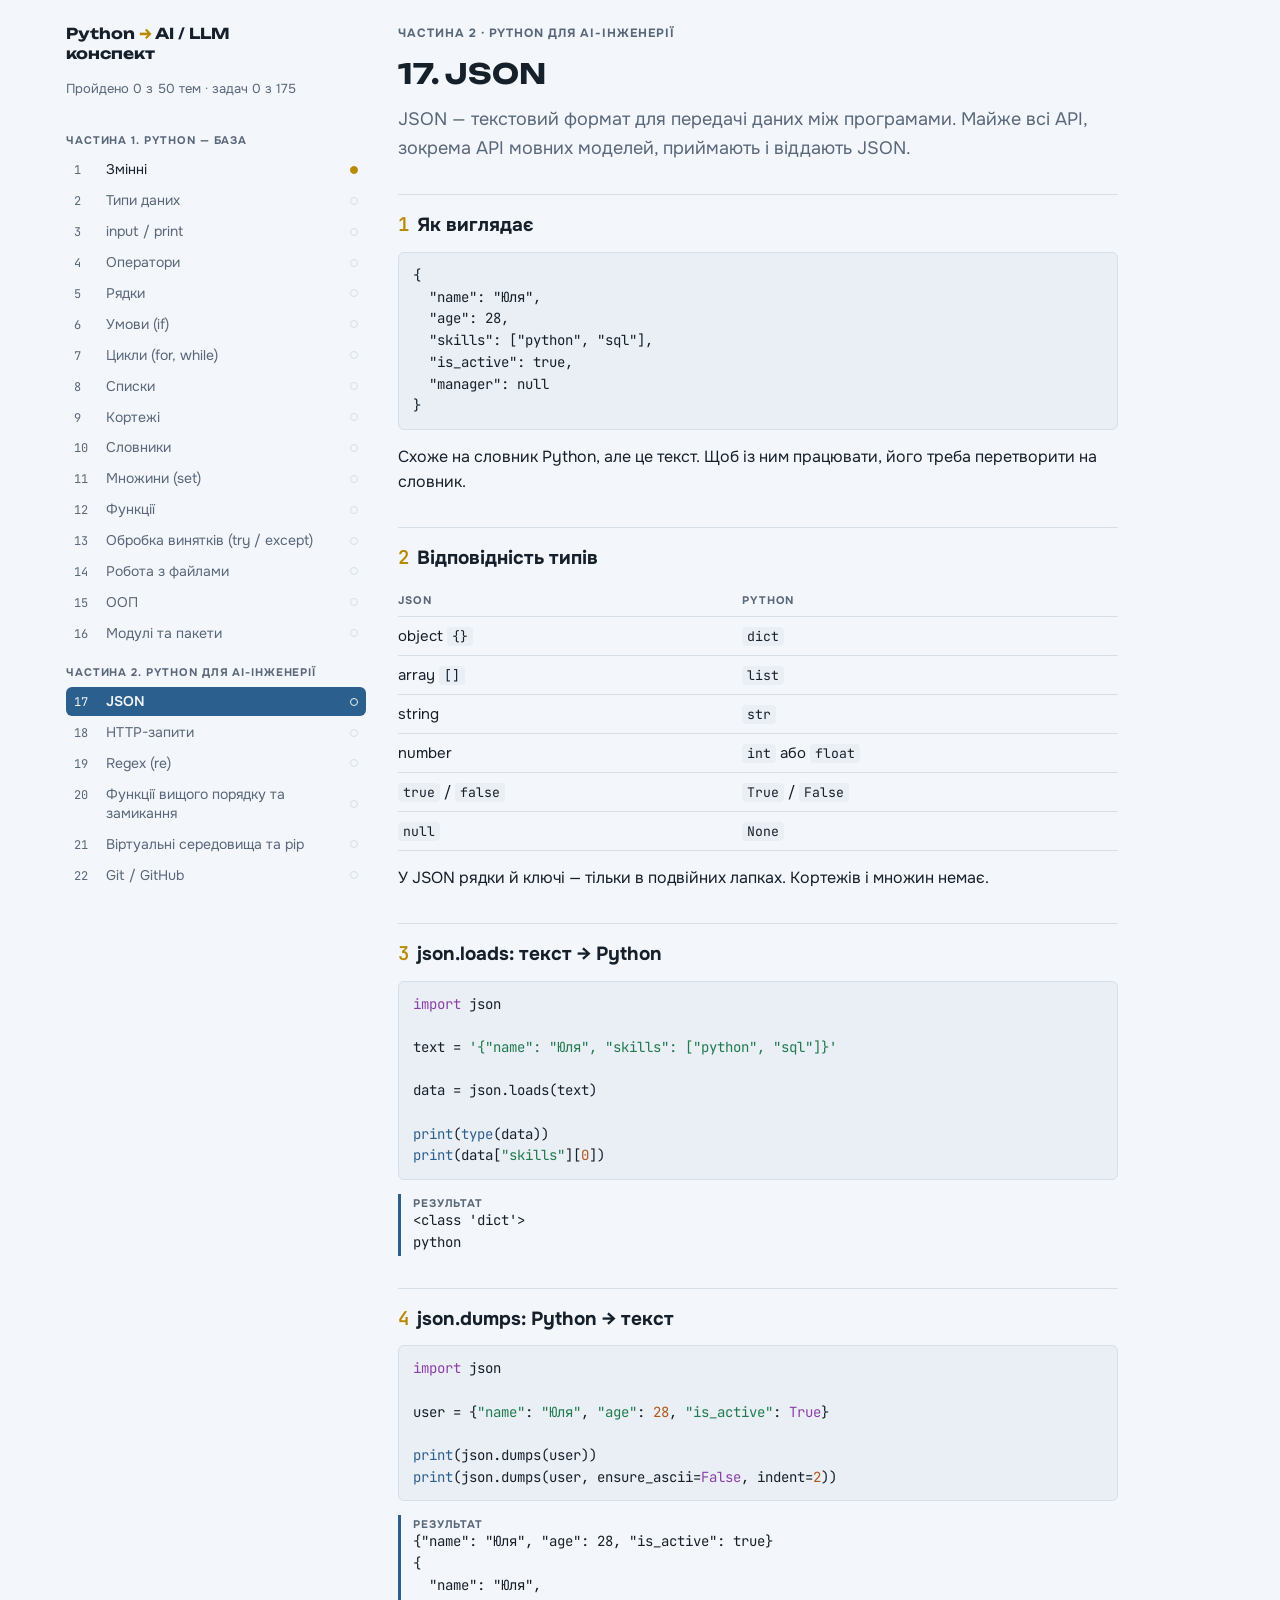
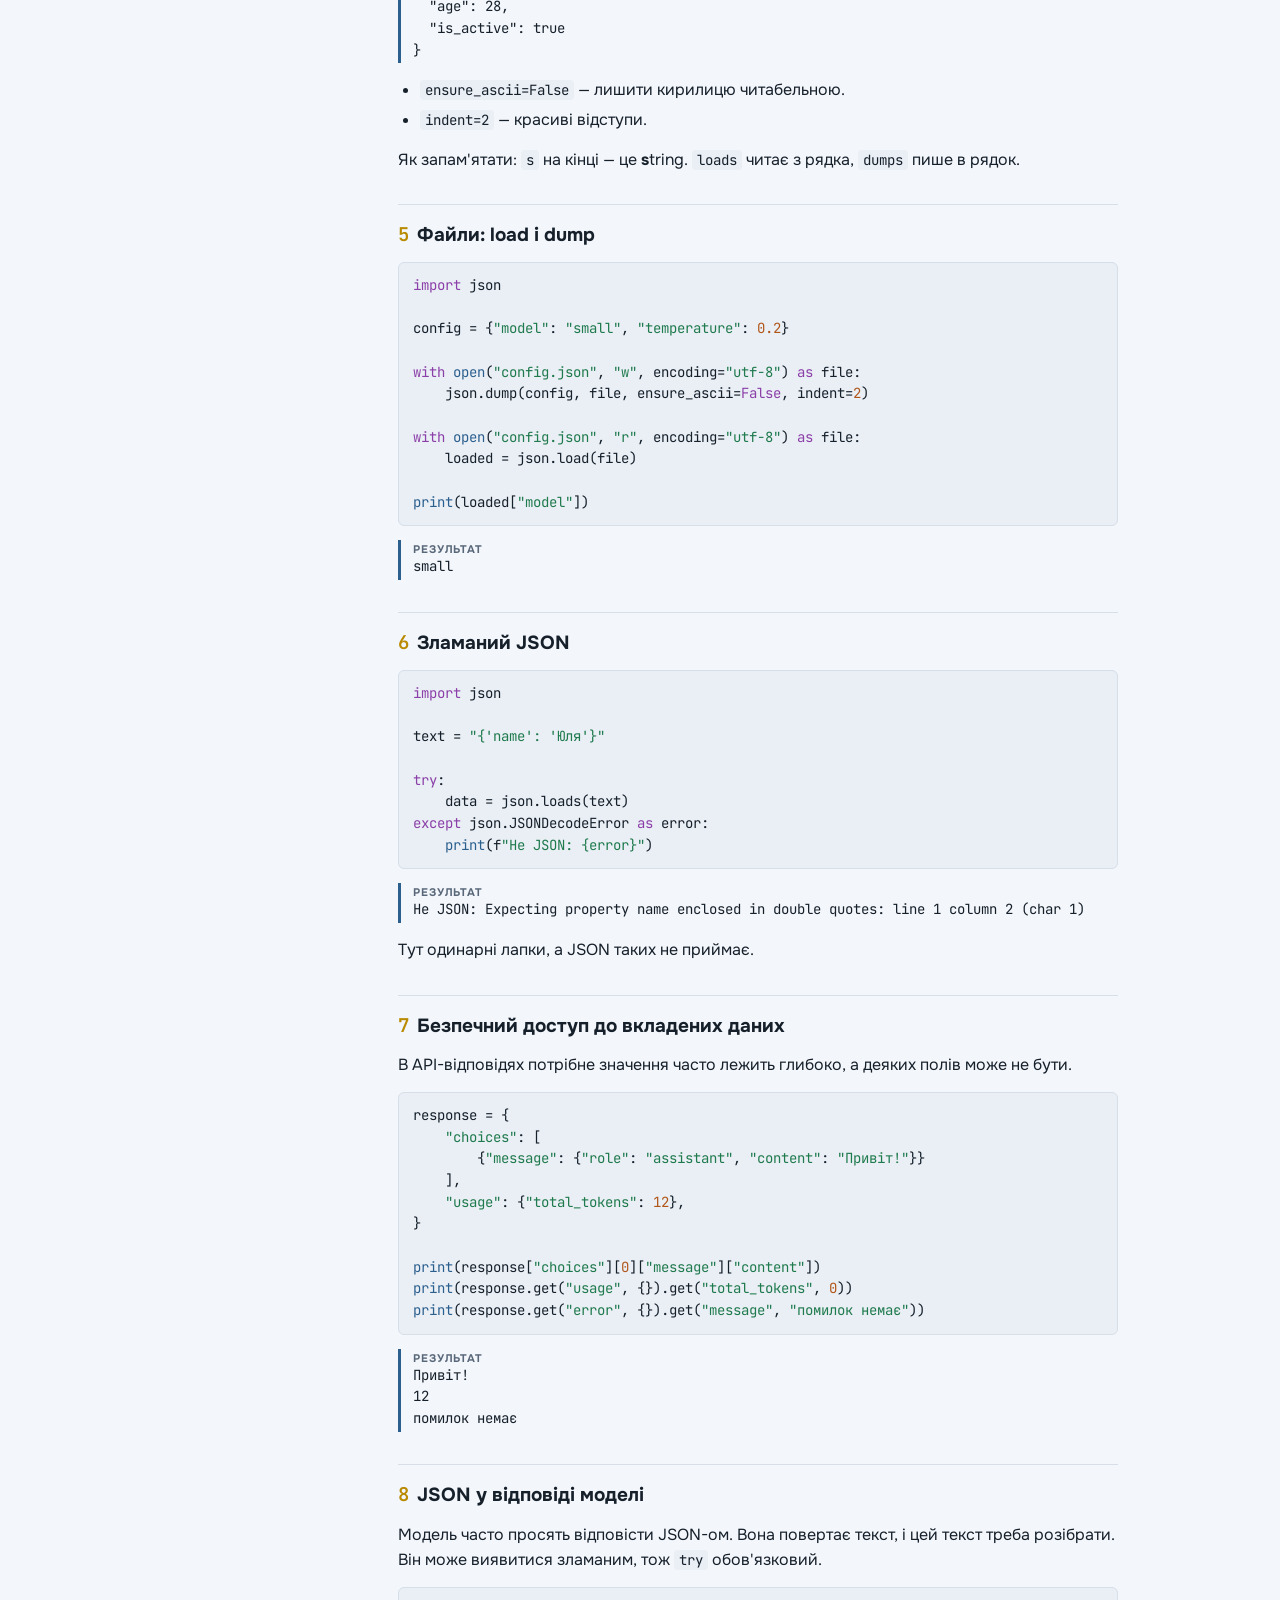
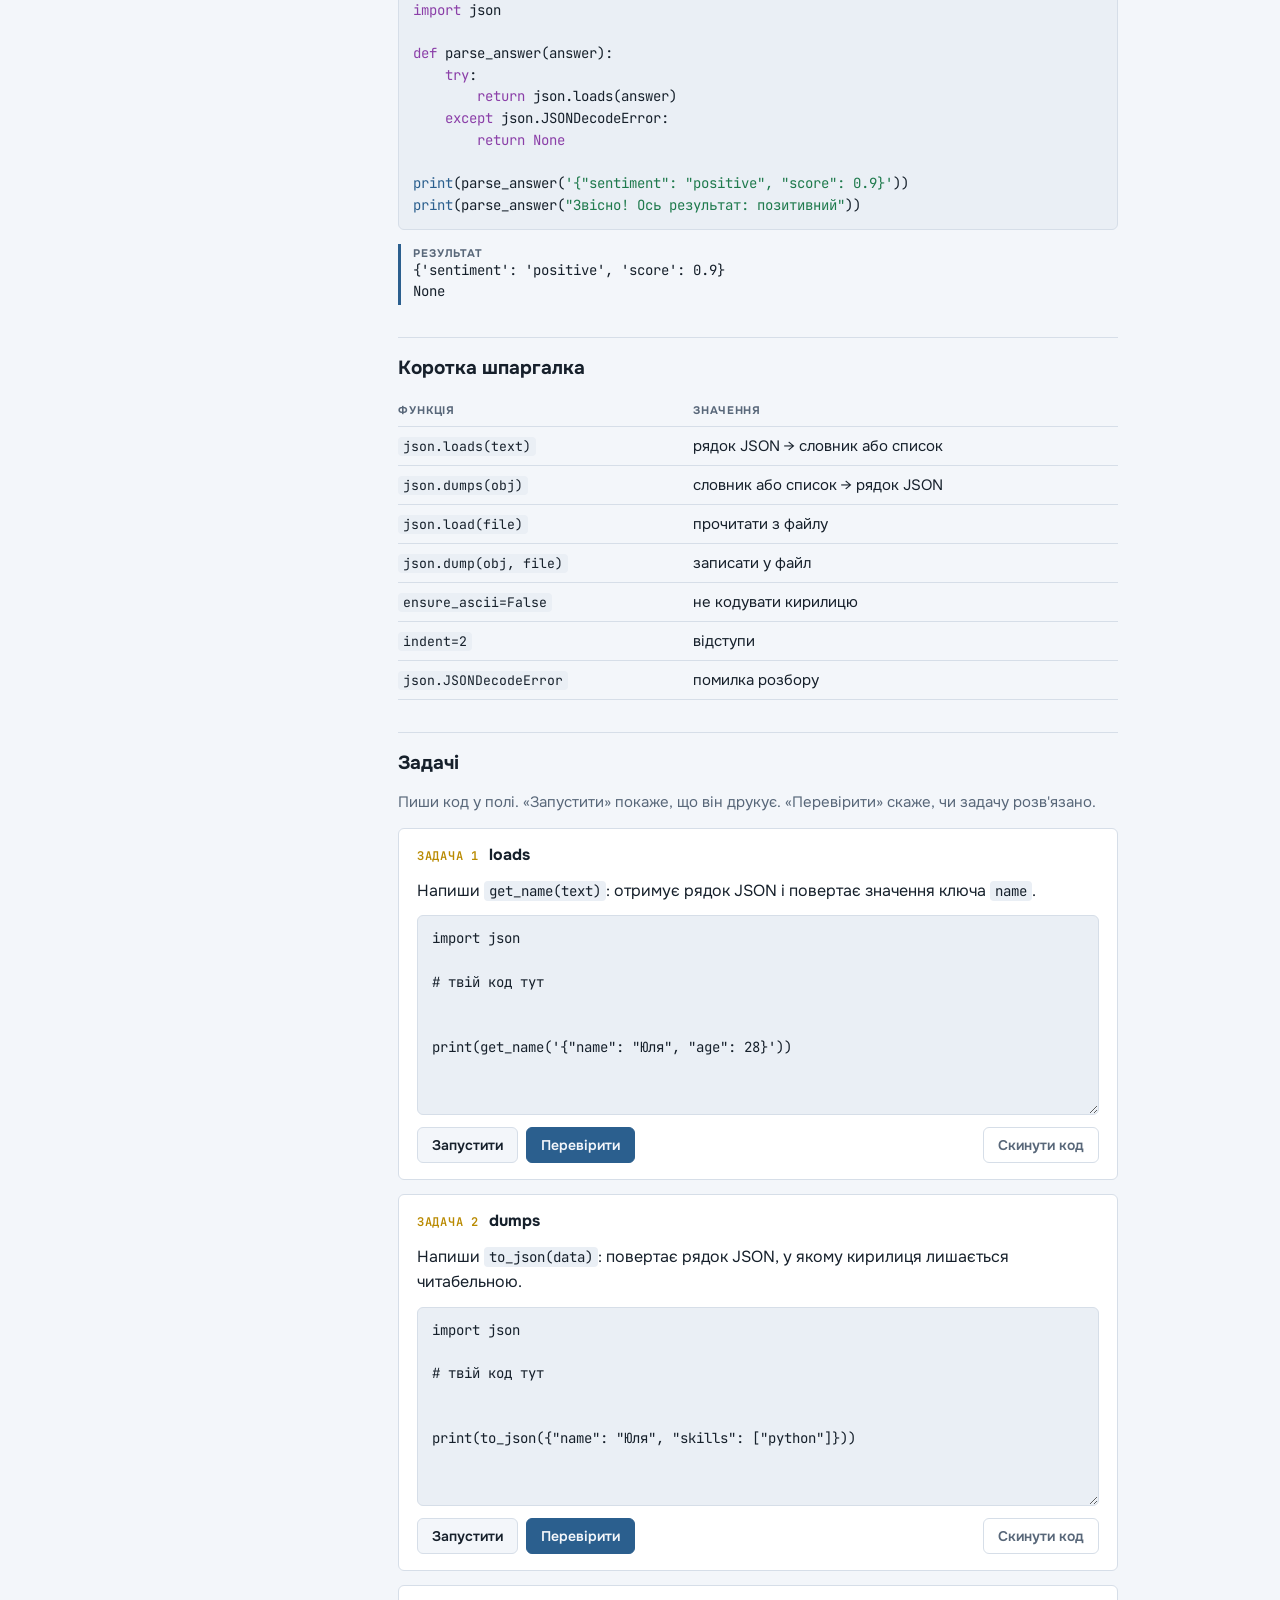
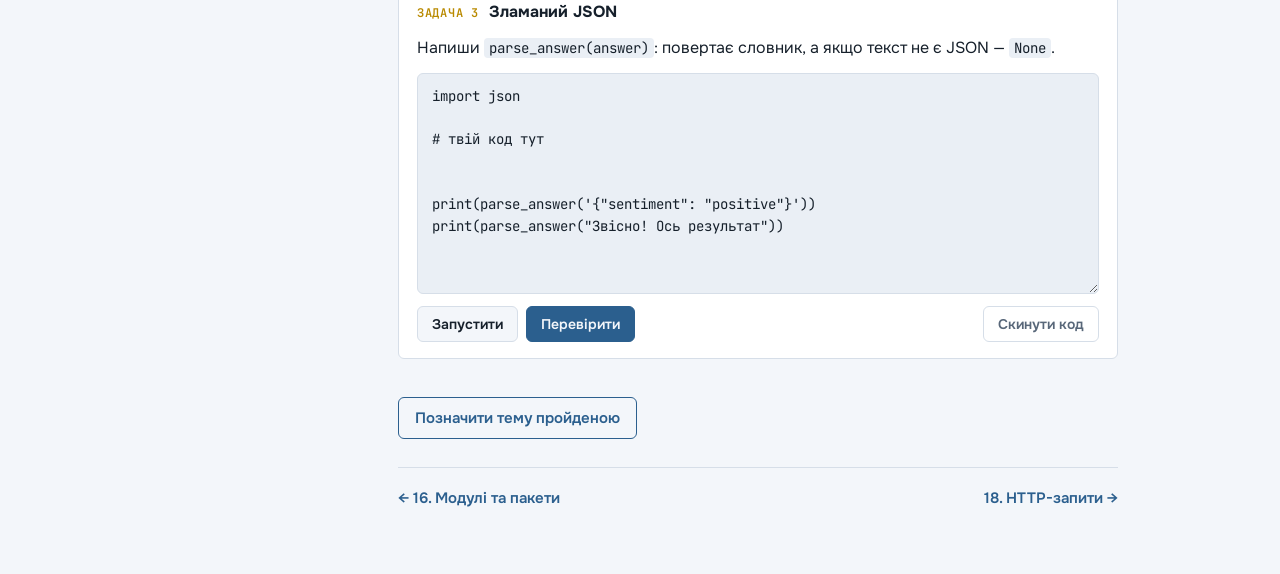
==== part-2.html @ 57c5b467 "Initial commit" ====
<!doctype html>
<html lang="uk">
<head>
<meta charset="utf-8">
<meta name="viewport" content="width=device-width, initial-scale=1, viewport-fit=cover">
<title>Конспект Python і LLM</title>
<link rel="stylesheet" href="https://fonts.googleapis.com/css2?family=JetBrains+Mono:wght@400;600&family=Onest:wght@400;500;600;700&family=Unbounded:wght@500;700&display=swap">
<link rel="stylesheet" href="styles.css">
</head>
<body>
<div class="shell">
  <aside class="side closed" id="side"></aside>
  <main>
    <div id="lessons">

<!-- ===================== 17 ===================== -->
<article class="lesson" id="t17">
  <p class="eyebrow">Частина 2 · Python для AI-інженерії</p>
  <h1>17. JSON</h1>
  <p class="lead">JSON — текстовий формат для передачі даних між програмами. Майже всі API, зокрема API мовних моделей, приймають і віддають JSON.</p>

  <h2><span class="num">1</span>Як виглядає</h2>
  <pre>{
  "name": "Юля",
  "age": 28,
  "skills": ["python", "sql"],
  "is_active": true,
  "manager": null
}</pre>
  <p>Схоже на словник Python, але це текст. Щоб із ним працювати, його треба перетворити на словник.</p>

  <h2><span class="num">2</span>Відповідність типів</h2>
  <div class="table-wrap"><table>
    <tr><th>JSON</th><th>Python</th></tr>
    <tr><td>object <code>{}</code></td><td><code>dict</code></td></tr>
    <tr><td>array <code>[]</code></td><td><code>list</code></td></tr>
    <tr><td>string</td><td><code>str</code></td></tr>
    <tr><td>number</td><td><code>int</code> або <code>float</code></td></tr>
    <tr><td><code>true</code> / <code>false</code></td><td><code>True</code> / <code>False</code></td></tr>
    <tr><td><code>null</code></td><td><code>None</code></td></tr>
  </table></div>
  <p>У JSON рядки й ключі — тільки в подвійних лапках. Кортежів і множин немає.</p>

  <h2><span class="num">3</span>json.loads: текст → Python</h2>
  <pre class="py">import json

text = '{"name": "Юля", "skills": ["python", "sql"]}'

data = json.loads(text)

print(type(data))
print(data["skills"][0])</pre>
  <div class="out">&lt;class 'dict'&gt;
python</div>

  <h2><span class="num">4</span>json.dumps: Python → текст</h2>
  <pre class="py">import json

user = {"name": "Юля", "age": 28, "is_active": True}

print(json.dumps(user))
print(json.dumps(user, ensure_ascii=False, indent=2))</pre>
  <div class="out">{"name": "Юля", "age": 28, "is_active": true}
{
  "name": "Юля",
  "age": 28,
  "is_active": true
}</div>
  <ul>
    <li><code>ensure_ascii=False</code> — лишити кирилицю читабельною.</li>
    <li><code>indent=2</code> — красиві відступи.</li>
  </ul>
  <p>Як запам'ятати: <code>s</code> на кінці — це <b>s</b>tring. <code>loads</code> читає з рядка, <code>dumps</code> пише в рядок.</p>

  <h2><span class="num">5</span>Файли: load і dump</h2>
  <pre class="py">import json

config = {"model": "small", "temperature": 0.2}

with open("config.json", "w", encoding="utf-8") as file:
    json.dump(config, file, ensure_ascii=False, indent=2)

with open("config.json", "r", encoding="utf-8") as file:
    loaded = json.load(file)

print(loaded["model"])</pre>
  <div class="out">small</div>

  <h2><span class="num">6</span>Зламаний JSON</h2>
  <pre class="py">import json

text = "{'name': 'Юля'}"

try:
    data = json.loads(text)
except json.JSONDecodeError as error:
    print(f"Не JSON: {error}")</pre>
  <div class="out">Не JSON: Expecting property name enclosed in double quotes: line 1 column 2 (char 1)</div>
  <p>Тут одинарні лапки, а JSON таких не приймає.</p>

  <h2><span class="num">7</span>Безпечний доступ до вкладених даних</h2>
  <p>В API-відповідях потрібне значення часто лежить глибоко, а деяких полів може не бути.</p>
  <pre class="py">response = {
    "choices": [
        {"message": {"role": "assistant", "content": "Привіт!"}}
    ],
    "usage": {"total_tokens": 12},
}

print(response["choices"][0]["message"]["content"])
print(response.get("usage", {}).get("total_tokens", 0))
print(response.get("error", {}).get("message", "помилок немає"))</pre>
  <div class="out">Привіт!
12
помилок немає</div>

  <h2><span class="num">8</span>JSON у відповіді моделі</h2>
  <p>Модель часто просять відповісти JSON-ом. Вона повертає текст, і цей текст треба розібрати. Він може виявитися зламаним, тож <code>try</code> обов'язковий.</p>
  <pre class="py">import json

def parse_answer(answer):
    try:
        return json.loads(answer)
    except json.JSONDecodeError:
        return None

print(parse_answer('{"sentiment": "positive", "score": 0.9}'))
print(parse_answer("Звісно! Ось результат: позитивний"))</pre>
  <div class="out">{'sentiment': 'positive', 'score': 0.9}
None</div>

  <h2>Коротка шпаргалка</h2>
  <div class="table-wrap"><table>
    <tr><th>Функція</th><th>Значення</th></tr>
    <tr><td><code>json.loads(text)</code></td><td>рядок JSON → словник або список</td></tr>
    <tr><td><code>json.dumps(obj)</code></td><td>словник або список → рядок JSON</td></tr>
    <tr><td><code>json.load(file)</code></td><td>прочитати з файлу</td></tr>
    <tr><td><code>json.dump(obj, file)</code></td><td>записати у файл</td></tr>
    <tr><td><code>ensure_ascii=False</code></td><td>не кодувати кирилицю</td></tr>
    <tr><td><code>indent=2</code></td><td>відступи</td></tr>
    <tr><td><code>json.JSONDecodeError</code></td><td>помилка розбору</td></tr>
  </table></div>
</article>

<!-- ===================== 18 ===================== -->
<article class="lesson" id="t18">
  <p class="eyebrow">Частина 2 · Python для AI-інженерії</p>
  <h1>18. HTTP-запити</h1>
  <p class="lead">HTTP — спосіб, яким програми спілкуються через інтернет. Твоя програма надсилає запит, сервер повертає відповідь. Так працює і виклик мовної моделі.</p>

  <h2><span class="num">1</span>З чого складається запит</h2>
  <ul>
    <li><b>URL</b> — адреса, куди звертаємося.</li>
    <li><b>Метод</b> — що хочемо зробити: <code>GET</code> отримати, <code>POST</code> надіслати.</li>
    <li><b>Headers</b> — службові дані: формат, ключ доступу.</li>
    <li><b>Body</b> — самі дані (у <code>POST</code>).</li>
  </ul>
  <p>У відповіді приходять статус-код, заголовки й тіло, найчастіше JSON.</p>

  <h2><span class="num">2</span>GET</h2>
  <p>Бібліотеку спершу треба встановити: <code>pip install requests</code>.</p>
  <pre class="py">import requests

response = requests.get("https://api.github.com/users/python", timeout=10)

print(response.status_code)

data = response.json()
print(data["name"])</pre>
  <div class="out">200
Python</div>
  <p><code>.json()</code> одразу перетворює тіло відповіді на словник. Це те саме, що <code>json.loads(response.text)</code>.</p>

  <h2><span class="num">3</span>Статус-коди</h2>
  <div class="table-wrap"><table>
    <tr><th>Код</th><th>Значення</th></tr>
    <tr><td><code>200</code></td><td>усе добре</td></tr>
    <tr><td><code>201</code></td><td>створено</td></tr>
    <tr><td><code>400</code></td><td>запит складено неправильно</td></tr>
    <tr><td><code>401</code></td><td>немає ключа або він неправильний</td></tr>
    <tr><td><code>403</code></td><td>доступ заборонено</td></tr>
    <tr><td><code>404</code></td><td>не знайдено</td></tr>
    <tr><td><code>429</code></td><td>забагато запитів, спрацював ліміт</td></tr>
    <tr><td><code>500</code>, <code>503</code></td><td>проблема на сервері</td></tr>
  </table></div>
  <p>Просте правило: 2xx — успіх, 4xx — помилка у твоєму запиті, 5xx — помилка на боці сервера.</p>

  <h2><span class="num">4</span>Параметри в URL</h2>
  <pre class="py">import requests

response = requests.get(
    "https://api.github.com/search/repositories",
    params={"q": "langchain", "per_page": 3},
    timeout=10,
)

for repo in response.json()["items"]:
    print(repo["full_name"])</pre>
  <p><code>params</code> сам допише до адреси <code>?q=langchain&amp;per_page=3</code>.</p>

  <h2><span class="num">5</span>POST</h2>
  <pre class="py">import requests

response = requests.post(
    "https://httpbin.org/post",
    json={"prompt": "Привіт", "max_tokens": 100},
    timeout=10,
)

print(response.status_code)
print(response.json()["json"])</pre>
  <div class="out">200
{'max_tokens': 100, 'prompt': 'Привіт'}</div>
  <p>Аргумент <code>json=</code> сам перетворює словник на JSON і ставить заголовок <code>Content-Type: application/json</code>.</p>

  <h2><span class="num">6</span>Headers і Bearer token</h2>
  <p>Більшість API пускає лише з ключем. Зазвичай його передають у заголовку <code>Authorization</code>.</p>
  <pre class="py">import os
import requests

api_key = os.environ["MY_API_KEY"]

headers = {
    "Authorization": f"Bearer {api_key}",
    "Content-Type": "application/json",
}

response = requests.get("https://api.example.com/v1/models", headers=headers, timeout=10)</pre>
  <p class="note"><b>Правило.</b> Ключ ніколи не пишуть прямо в коді. Його кладуть у змінну середовища і читають через <code>os.environ</code>. Ключ, який потрапив на GitHub, вважай украденим.</p>

  <h2><span class="num">7</span>raise_for_status</h2>
  <p><code>requests</code> не кидає виняток, якщо сервер відповів 404 чи 500. Щоб помилка не пройшла непоміченою:</p>
  <pre class="py">import requests

response = requests.get("https://api.github.com/users/this-user-does-not-exist-12345", timeout=10)
response.raise_for_status()</pre>
  <div class="out err">requests.exceptions.HTTPError: 404 Client Error: Not Found</div>

  <h2><span class="num">8</span>timeout</h2>
  <p>Без <code>timeout</code> програма може чекати на відповідь вічно. Вказуй його завжди. Для мовних моделей бери більше, 30–60 секунд, бо вони відповідають довго.</p>

  <h2><span class="num">9</span>Усе разом</h2>
  <pre class="py">import requests

def fetch_json(url, params=None):
    try:
        response = requests.get(url, params=params, timeout=10)
        response.raise_for_status()
        return response.json()
    except requests.exceptions.Timeout:
        print("Сервер не відповів вчасно")
    except requests.exceptions.HTTPError as error:
        print(f"Помилка HTTP: {error.response.status_code}")
    except requests.exceptions.RequestException as error:
        print(f"Проблема зі зʼєднанням: {error}")
    return None

data = fetch_json("https://api.github.com/users/python")

if data:
    print(data["public_repos"])</pre>

  <h2>Коротка шпаргалка</h2>
  <div class="table-wrap"><table>
    <tr><th>Запис</th><th>Значення</th></tr>
    <tr><td><code>requests.get(url)</code></td><td>отримати дані</td></tr>
    <tr><td><code>requests.post(url, json=data)</code></td><td>надіслати дані</td></tr>
    <tr><td><code>params={...}</code></td><td>параметри в адресі</td></tr>
    <tr><td><code>headers={...}</code></td><td>заголовки</td></tr>
    <tr><td><code>timeout=10</code></td><td>скільки секунд чекати</td></tr>
    <tr><td><code>response.status_code</code></td><td>код відповіді</td></tr>
    <tr><td><code>response.json()</code></td><td>тіло як словник</td></tr>
    <tr><td><code>response.text</code></td><td>тіло як рядок</td></tr>
    <tr><td><code>response.raise_for_status()</code></td><td>виняток при 4xx і 5xx</td></tr>
  </table></div>
</article>

<!-- ===================== 19 ===================== -->
<article class="lesson" id="t19">
  <p class="eyebrow">Частина 2 · Python для AI-інженерії</p>
  <h1>19. Regex (re)</h1>
  <p class="lead">Регулярний вираз — це шаблон для пошуку в тексті. Не конкретне слово, а опис: «три цифри, дефіс, дві цифри».</p>

  <h2><span class="num">1</span>Перший пошук</h2>
  <pre class="py">import re

text = "Замовлення №4521 оплачено"

match = re.search(r"\d+", text)

print(match.group())</pre>
  <div class="out">4521</div>
  <ul>
    <li><code>\d</code> — будь-яка цифра.</li>
    <li><code>+</code> — одна або більше.</li>
    <li><code>r"..."</code> — «сирий» рядок. У ньому <code>\</code> лишається собою. Шаблони завжди пиши з <code>r</code>.</li>
  </ul>
  <p class="note"><b>Пастка.</b> Якщо нічого не знайдено, <code>re.search</code> повертає <code>None</code>, і <code>.group()</code> впаде з <code>AttributeError</code>. Спершу перевіряй: <code>if match:</code>.</p>

  <h2><span class="num">2</span>Основний синтаксис</h2>
  <div class="table-wrap"><table>
    <tr><th>Символ</th><th>Значення</th></tr>
    <tr><td><code>\d</code></td><td>цифра</td></tr>
    <tr><td><code>\w</code></td><td>літера, цифра або <code>_</code></td></tr>
    <tr><td><code>\s</code></td><td>пробіл, табуляція, перенос рядка</td></tr>
    <tr><td><code>.</code></td><td>будь-який символ, крім переносу рядка</td></tr>
    <tr><td><code>+</code></td><td>один або більше разів</td></tr>
    <tr><td><code>*</code></td><td>нуль або більше разів</td></tr>
    <tr><td><code>?</code></td><td>нуль або один раз</td></tr>
    <tr><td><code>{3}</code>, <code>{2,4}</code></td><td>рівно 3 рази; від 2 до 4</td></tr>
    <tr><td><code>[abc]</code></td><td>один із символів</td></tr>
    <tr><td><code>[^abc]</code></td><td>будь-який, крім цих</td></tr>
    <tr><td><code>^</code>, <code>$</code></td><td>початок і кінець рядка</td></tr>
    <tr><td><code>a|b</code></td><td><code>a</code> або <code>b</code></td></tr>
    <tr><td><code>( )</code></td><td>група</td></tr>
    <tr><td><code>\.</code></td><td>звичайна крапка</td></tr>
  </table></div>

  <h2><span class="num">3</span>Функції модуля</h2>
  <pre class="py">import re

text = "Ціни: 120 грн, 85 грн і 1500 грн"

print(re.findall(r"\d+", text))
print(re.sub(r"\d+", "X", text))
print(re.split(r",\s*|\s+і\s+", "python, sql і git"))</pre>
  <div class="out">['120', '85', '1500']
Ціни: X грн, X грн і X грн
['python', 'sql', 'git']</div>
  <div class="table-wrap"><table>
    <tr><th>Функція</th><th>Що робить</th></tr>
    <tr><td><code>re.search</code></td><td>перший збіг будь-де в тексті</td></tr>
    <tr><td><code>re.match</code></td><td>збіг тільки на початку тексту</td></tr>
    <tr><td><code>re.fullmatch</code></td><td>увесь текст має відповідати шаблону</td></tr>
    <tr><td><code>re.findall</code></td><td>список усіх збігів</td></tr>
    <tr><td><code>re.sub</code></td><td>замінити збіги</td></tr>
    <tr><td><code>re.split</code></td><td>розрізати за шаблоном</td></tr>
  </table></div>

  <h2><span class="num">4</span>Групи</h2>
  <p>Дужки виділяють частину збігу, яку можна дістати окремо.</p>
  <pre class="py">import re

text = "Дата: 2026-10-05"

match = re.search(r"(\d{4})-(\d{2})-(\d{2})", text)

if match:
    print(match.group())
    print(match.group(1))
    year, month, day = match.groups()
    print(day, month, year)</pre>
  <div class="out">2026-10-05
2026
05 10 2026</div>
  <p>Якщо в шаблоні є групи, <code>findall</code> повертає саме їх:</p>
  <pre class="py">import re

text = "name=Юля; city=Київ"

print(re.findall(r"(\w+)=(\w+)", text))</pre>
  <div class="out">[('name', 'Юля'), ('city', 'Київ')]</div>

  <h2><span class="num">5</span>Жадібність</h2>
  <p><code>+</code> і <code>*</code> захоплюють якомога більше. Знак питання після них робить пошук «лінивим»: якомога менше.</p>
  <pre class="py">import re

text = "&lt;b&gt;один&lt;/b&gt; і &lt;b&gt;два&lt;/b&gt;"

print(re.findall(r"&lt;b&gt;(.+)&lt;/b&gt;", text))
print(re.findall(r"&lt;b&gt;(.+?)&lt;/b&gt;", text))</pre>
  <div class="out">['один&lt;/b&gt; і &lt;b&gt;два']
['один', 'два']</div>

  <h2><span class="num">6</span>Перевірка формату</h2>
  <pre class="py">import re

def is_email(text):
    return re.fullmatch(r"[\w.+-]+@[\w-]+\.[\w.]+", text) is not None

print(is_email("yulia@example.com"))
print(is_email("yulia@example"))</pre>
  <div class="out">True
False</div>

  <h2><span class="num">7</span>Прапорці</h2>
  <ul>
    <li><code>re.IGNORECASE</code> — не зважати на регістр.</li>
    <li><code>re.DOTALL</code> — крапка збігається і з переносом рядка.</li>
    <li><code>re.MULTILINE</code> — <code>^</code> і <code>$</code> працюють для кожного рядка.</li>
  </ul>

  <h2><span class="num">8</span>Парсинг відповіді LLM</h2>
  <p>Модель часто загортає JSON у пояснення або в блок коду. Regex дістає сам JSON.</p>
  <pre class="py">import json
import re

answer = """Звісно! Ось результат:
{"sentiment": "positive", "score": 0.9}
Сподіваюся, це допоможе."""

match = re.search(r"\{.*\}", answer, re.DOTALL)

if match:
    data = json.loads(match.group())
    print(data["sentiment"])</pre>
  <div class="out">positive</div>
  <p>Ще один типовий випадок — дістати номер варіанту чи оцінку з вільного тексту:</p>
  <pre class="py">import re

answer = "Оцінка: 8/10. Текст добрий, але задовгий."

match = re.search(r"(\d+)\s*/\s*10", answer)
score = int(match.group(1)) if match else None

print(score)</pre>
  <div class="out">8</div>

  <h2>Коротка шпаргалка</h2>
  <div class="table-wrap"><table>
    <tr><th>Запис</th><th>Значення</th></tr>
    <tr><td><code>re.search(p, s)</code></td><td>перший збіг або <code>None</code></td></tr>
    <tr><td><code>re.findall(p, s)</code></td><td>усі збіги списком</td></tr>
    <tr><td><code>re.sub(p, new, s)</code></td><td>заміна</td></tr>
    <tr><td><code>match.group()</code></td><td>увесь збіг</td></tr>
    <tr><td><code>match.group(1)</code></td><td>перша група</td></tr>
    <tr><td><code>\d+</code></td><td>число</td></tr>
    <tr><td><code>.+?</code></td><td>якомога менше будь-яких символів</td></tr>
    <tr><td><code>r"..."</code></td><td>сирий рядок для шаблону</td></tr>
  </table></div>
</article>

<!-- ===================== 20 ===================== -->
<article class="lesson" id="t20">
  <p class="eyebrow">Частина 2 · Python для AI-інженерії</p>
  <h1>20. Функції вищого порядку та замикання</h1>
  <p class="lead">У Python функція — це звичайне значення. Її можна покласти у змінну, передати в іншу функцію або повернути з функції. На цьому тримаються декоратори.</p>

  <h2><span class="num">1</span>Функція як значення</h2>
  <pre class="py">def shout(text):
    return text.upper() + "!"

action = shout

print(action("привіт"))</pre>
  <div class="out">ПРИВІТ!</div>
  <p>Без дужок — це сама функція. З дужками — її виклик.</p>
  <p>Функція, яка приймає або повертає іншу функцію, називається функцією вищого порядку.</p>
  <pre class="py">def apply(func, value):
    return func(value)

print(apply(len, "Python"))
print(apply(shout, "ура"))</pre>
  <div class="out">6
УРА!</div>

  <h2><span class="num">2</span>lambda</h2>
  <p>Коротка функція без імені, в один вираз.</p>
  <pre class="py">double = lambda x: x * 2

print(double(5))</pre>
  <div class="out">10</div>
  <p>Це те саме, що <code>def double(x): return x * 2</code>. Окремо <code>lambda</code> у змінну кладуть рідко. Її пишуть прямо там, де треба передати маленьку функцію.</p>

  <h2><span class="num">3</span>sorted з key</h2>
  <p><code>key</code> — функція, яка каже, за чим сортувати.</p>
  <pre class="py">docs = [
    {"title": "Звіт", "score": 0.72},
    {"title": "Договір", "score": 0.91},
    {"title": "Лист", "score": 0.55},
]

best = sorted(docs, key=lambda doc: doc["score"], reverse=True)

for doc in best:
    print(doc["title"], doc["score"])</pre>
  <div class="out">Договір 0.91
Звіт 0.72
Лист 0.55</div>
  <p>Так само працюють <code>min()</code> і <code>max()</code>: <code>max(docs, key=lambda doc: doc["score"])</code>.</p>

  <h2><span class="num">4</span>map і filter</h2>
  <pre class="py">numbers = [1, 2, 3, 4, 5]

squares = list(map(lambda n: n ** 2, numbers))
even = list(filter(lambda n: n % 2 == 0, numbers))

print(squares)
print(even)</pre>
  <div class="out">[1, 4, 9, 16, 25]
[2, 4]</div>
  <p><code>map</code> застосовує функцію до кожного елемента, <code>filter</code> лишає ті, для яких функція дала <code>True</code>. Обидві повертають не список, тому результат загортають у <code>list()</code>.</p>
  <p>У Python частіше пишуть те саме генератором списку: <code>[n ** 2 for n in numbers]</code>.</p>

  <h2><span class="num">5</span>Замикання</h2>
  <p>Функція, створена всередині іншої, пам'ятає змінні зовнішньої навіть після того, як та закінчилася.</p>
  <pre class="py">def make_multiplier(factor):
    def multiply(number):
        return number * factor
    return multiply

double = make_multiplier(2)
triple = make_multiplier(3)

print(double(10))
print(triple(10))</pre>
  <div class="out">20
30</div>
  <p><code>double</code> «замкнула» в собі <code>factor = 2</code>.</p>

  <h2><span class="num">6</span>Декоратор</h2>
  <p>Декоратор — функція, яка бере функцію і повертає її обгорнуту версію. Так до будь-якої функції можна додати поведінку, не змінюючи її коду.</p>
  <pre class="py">import functools
import time

def timer(func):
    @functools.wraps(func)
    def wrapper(*args, **kwargs):
        start = time.perf_counter()
        result = func(*args, **kwargs)
        print(f"{func.__name__}: {time.perf_counter() - start:.2f} с")
        return result
    return wrapper

@timer
def slow_task():
    time.sleep(0.5)
    return "готово"

print(slow_task())</pre>
  <div class="out">slow_task: 0.50 с
готово</div>
  <ul>
    <li><code>@timer</code> над функцією — те саме, що <code>slow_task = timer(slow_task)</code>.</li>
    <li><code>*args, **kwargs</code> пропускають будь-які аргументи до справжньої функції.</li>
    <li><code>functools.wraps</code> зберігає ім'я та опис оригінальної функції.</li>
  </ul>

  <h2><span class="num">7</span>retry</h2>
  <p>API інколи падає на рівному місці. Декоратор повторює виклик кілька разів, з кожним разом чекаючи довше.</p>
  <pre class="py">import functools
import time

def retry(attempts=3, delay=1):
    def decorator(func):
        @functools.wraps(func)
        def wrapper(*args, **kwargs):
            for attempt in range(1, attempts + 1):
                try:
                    return func(*args, **kwargs)
                except Exception as error:
                    if attempt == attempts:
                        raise
                    wait = delay * 2 ** (attempt - 1)
                    print(f"Спроба {attempt} не вдалася: {error}. Чекаю {wait} с")
                    time.sleep(wait)
        return wrapper
    return decorator

@retry(attempts=3, delay=1)
def call_api():
    ...</pre>
  <p>Тут три рівні функцій, бо декоратор сам приймає параметри. Зовнішня бере налаштування, середня — функцію, внутрішня виконує роботу.</p>

  <h2><span class="num">8</span>memoize</h2>
  <p>Запам'ятати результат, щоб не рахувати вдруге. Для платних запитів до моделі це пряма економія.</p>
  <pre class="py">import functools

@functools.lru_cache(maxsize=1000)
def get_embedding(text):
    print(f"Рахую для: {text}")
    return len(text)

get_embedding("привіт")
get_embedding("привіт")
get_embedding("світ")</pre>
  <div class="out">Рахую для: привіт
Рахую для: світ</div>
  <p>Другий виклик з тим самим аргументом узяв відповідь із кешу. Аргументи мають бути незмінними: рядки, числа, кортежі.</p>

  <h2><span class="num">9</span>rate limit</h2>
  <p>API дозволяє обмежену кількість запитів за хвилину. Декоратор стежить, щоб між викликами минала пауза.</p>
  <pre class="py">import functools
import time

def rate_limit(calls_per_second):
    interval = 1 / calls_per_second
    last_call = 0

    def decorator(func):
        @functools.wraps(func)
        def wrapper(*args, **kwargs):
            nonlocal last_call
            wait = interval - (time.monotonic() - last_call)
            if wait &gt; 0:
                time.sleep(wait)
            last_call = time.monotonic()
            return func(*args, **kwargs)
        return wrapper
    return decorator

@rate_limit(calls_per_second=2)
def call_api(prompt):
    ...</pre>
  <p><code>nonlocal</code> дозволяє змінювати змінну зовнішньої функції. Без нього Python створив би нову локальну <code>last_call</code>.</p>

  <h2>Коротка шпаргалка</h2>
  <div class="table-wrap"><table>
    <tr><th>Запис</th><th>Значення</th></tr>
    <tr><td><code>lambda x: x * 2</code></td><td>коротка функція без імені</td></tr>
    <tr><td><code>sorted(items, key=f)</code></td><td>сортувати за результатом <code>f</code></td></tr>
    <tr><td><code>map(f, items)</code></td><td>застосувати <code>f</code> до кожного</td></tr>
    <tr><td><code>filter(f, items)</code></td><td>лишити, де <code>f</code> дає <code>True</code></td></tr>
    <tr><td><code>@decorator</code></td><td>обгорнути функцію</td></tr>
    <tr><td><code>functools.wraps</code></td><td>зберегти ім'я обгорнутої функції</td></tr>
    <tr><td><code>functools.lru_cache</code></td><td>готовий кеш результатів</td></tr>
    <tr><td><code>nonlocal x</code></td><td>змінювати змінну зовнішньої функції</td></tr>
  </table></div>
</article>

<!-- ===================== 21 ===================== -->
<article class="lesson" id="t21">
  <p class="eyebrow">Частина 2 · Python для AI-інженерії</p>
  <h1>21. Віртуальні середовища та pip</h1>
  <p class="lead">Віртуальне середовище — окрема папка з власним набором бібліотек для одного проєкту. Проєкти не заважають один одному, а список залежностей можна передати іншій людині.</p>

  <h2><span class="num">1</span>Навіщо</h2>
  <p>Проєкту А потрібна бібліотека версії 1, проєкту Б — версії 2. Якщо ставити все в один загальний Python, один із проєктів зламається. З окремим середовищем у кожного свої версії.</p>

  <h2><span class="num">2</span>Створення</h2>
  <p>У терміналі, в папці проєкту:</p>
  <pre>python -m venv .venv</pre>
  <p>З'явиться папка <code>.venv</code> з копією Python і місцем для бібліотек.</p>

  <h2><span class="num">3</span>Активація</h2>
  <div class="table-wrap"><table>
    <tr><th>Де</th><th>Команда</th></tr>
    <tr><td>Windows, PowerShell</td><td><code>.venv\Scripts\Activate.ps1</code></td></tr>
    <tr><td>Windows, cmd</td><td><code>.venv\Scripts\activate.bat</code></td></tr>
    <tr><td>Git Bash</td><td><code>source .venv/Scripts/activate</code></td></tr>
    <tr><td>macOS, Linux</td><td><code>source .venv/bin/activate</code></td></tr>
  </table></div>
  <p>Після активації на початку рядка термінала з'явиться <code>(.venv)</code>. Вийти із середовища: <code>deactivate</code>.</p>
  <p class="note"><b>Якщо PowerShell не дає запустити скрипт.</b> Один раз виконай <code>Set-ExecutionPolicy -Scope CurrentUser RemoteSigned</code> і спробуй знову.</p>
  <p>У VS Code: Ctrl+Shift+P → «Python: Select Interpreter» → обери той, що з <code>.venv</code>. Тоді редактор сам активує середовище в нових терміналах.</p>

  <h2><span class="num">4</span>pip</h2>
  <pre>pip install requests
pip install requests==2.32.3
pip install --upgrade requests
pip uninstall requests
pip list
pip show requests</pre>
  <p>Усе встановлюється в активне середовище. Якщо <code>(.venv)</code> не видно, пакет піде в загальний Python.</p>

  <h2><span class="num">5</span>requirements.txt</h2>
  <p>Файл зі списком бібліотек проєкту. Папку <code>.venv</code> нікому не передають, передають цей файл.</p>
  <pre>requests==2.32.3
python-dotenv==1.0.1</pre>
  <p>Зберегти поточний набір:</p>
  <pre>pip freeze &gt; requirements.txt</pre>
  <p>Встановити все зі списку на іншому комп'ютері:</p>
  <pre>pip install -r requirements.txt</pre>

  <h2><span class="num">6</span>Секрети у файлі .env</h2>
  <p>Ключі API зберігають у файлі <code>.env</code> поруч із кодом:</p>
  <pre>ANTHROPIC_API_KEY=sk-ant-...
TELEGRAM_TOKEN=123456:ABC...</pre>
  <p>Читають через бібліотеку <code>python-dotenv</code>:</p>
  <pre class="py">import os
from dotenv import load_dotenv

load_dotenv()

api_key = os.environ["ANTHROPIC_API_KEY"]</pre>

  <h2><span class="num">7</span>Що не потрапляє в Git</h2>
  <p>У файл <code>.gitignore</code> одразу додай:</p>
  <pre>.venv/
.env
__pycache__/</pre>
  <p><code>.venv</code> важить сотні мегабайтів і відновлюється з <code>requirements.txt</code>. <code>.env</code> містить секрети.</p>

  <h2><span class="num">8</span>Порядок дій для нового проєкту</h2>
  <ol>
    <li>Створити папку, відкрити її в терміналі.</li>
    <li><code>python -m venv .venv</code></li>
    <li>Активувати середовище.</li>
    <li><code>pip install ...</code> потрібні бібліотеки.</li>
    <li><code>pip freeze &gt; requirements.txt</code></li>
    <li>Створити <code>.gitignore</code> і <code>.env</code>.</li>
  </ol>

  <h2>Коротка шпаргалка</h2>
  <div class="table-wrap"><table>
    <tr><th>Команда</th><th>Значення</th></tr>
    <tr><td><code>python -m venv .venv</code></td><td>створити середовище</td></tr>
    <tr><td><code>.venv\Scripts\Activate.ps1</code></td><td>активувати (PowerShell)</td></tr>
    <tr><td><code>deactivate</code></td><td>вийти</td></tr>
    <tr><td><code>pip install name</code></td><td>встановити пакет</td></tr>
    <tr><td><code>pip list</code></td><td>що встановлено</td></tr>
    <tr><td><code>pip freeze &gt; requirements.txt</code></td><td>зберегти залежності</td></tr>
    <tr><td><code>pip install -r requirements.txt</code></td><td>встановити зі списку</td></tr>
  </table></div>
</article>

<!-- ===================== 22 ===================== -->
<article class="lesson" id="t22">
  <p class="eyebrow">Частина 2 · Python для AI-інженерії</p>
  <h1>22. Git / GitHub</h1>
  <p class="lead">Git зберігає історію змін у проєкті. GitHub — сайт, де ця історія лежить в інтернеті, щоб над кодом можна було працювати командою і показувати його роботодавцю.</p>

  <h2><span class="num">1</span>Основні поняття</h2>
  <div class="table-wrap"><table>
    <tr><th>Слово</th><th>Значення</th></tr>
    <tr><td>repository</td><td>папка проєкту разом з історією змін</td></tr>
    <tr><td>commit</td><td>збережений знімок проєкту з підписом</td></tr>
    <tr><td>branch</td><td>окрема лінія розробки</td></tr>
    <tr><td>merge</td><td>злиття однієї гілки в іншу</td></tr>
    <tr><td>remote</td><td>копія репозиторію на сервері, наприклад на GitHub</td></tr>
    <tr><td>pull request</td><td>запит «подивіться мої зміни й злийте їх»</td></tr>
  </table></div>

  <h2><span class="num">2</span>Перше налаштування</h2>
  <pre>git config --global user.name "Yulia"
git config --global user.email "you@example.com"</pre>
  <p>Робиться один раз на комп'ютері.</p>

  <h2><span class="num">3</span>Перший commit</h2>
  <pre>git init
git status
git add les_4.py
git add .
git commit -m "Add lesson 4 exercises"</pre>
  <ul>
    <li><code>git init</code> — зробити папку репозиторієм.</li>
    <li><code>git status</code> — що змінилося. Запускай часто.</li>
    <li><code>git add</code> — обрати, які зміни підуть у наступний commit. Крапка означає «всі».</li>
    <li><code>git commit -m</code> — зберегти знімок з описом.</li>
  </ul>
  <p>Зміни проходять три стани: файл змінено → додано через <code>add</code> → збережено через <code>commit</code>.</p>

  <h2><span class="num">4</span>Історія</h2>
  <pre>git log --oneline
git diff
git diff --staged</pre>
  <p><code>git diff</code> показує ще не додані зміни, <code>--staged</code> — ті, що вже додані через <code>add</code>.</p>

  <h2><span class="num">5</span>.gitignore</h2>
  <p>Список файлів і папок, які Git має ігнорувати.</p>
  <pre>.venv/
.env
__pycache__/
*.log
.vscode/</pre>
  <p class="note"><b>Пастка.</b> <code>.gitignore</code> не діє на файли, які вже потрапили в історію. Якщо ключ API вже закомічено, видалити файл мало. Ключ треба відкликати й створити новий.</p>

  <h2><span class="num">6</span>Гілки</h2>
  <pre>git switch -c feature/add-tests
git branch
git switch main</pre>
  <ul>
    <li><code>git switch -c назва</code> — створити гілку й перейти на неї.</li>
    <li><code>git branch</code> — список гілок.</li>
    <li><code>git switch назва</code> — перейти на наявну.</li>
  </ul>
  <p>Правило командної роботи: кожна задача — у своїй гілці. У <code>main</code> напряму не комітять.</p>

  <h2><span class="num">7</span>merge</h2>
  <pre>git switch main
git merge feature/add-tests</pre>
  <p>Якщо в обох гілках змінено ті самі рядки, Git зупиниться і позначить конфлікт просто у файлі:</p>
  <pre>&lt;&lt;&lt;&lt;&lt;&lt;&lt; HEAD
print("версія з main")
=======
print("версія з гілки")
&gt;&gt;&gt;&gt;&gt;&gt;&gt; feature/add-tests</pre>
  <p>Треба лишити правильний варіант, прибрати позначки, потім <code>git add</code> і <code>git commit</code>.</p>

  <h2><span class="num">8</span>GitHub</h2>
  <p>Створи порожній репозиторій на github.com, потім:</p>
  <pre>git remote add origin https://github.com/username/project.git
git push -u origin main</pre>
  <p>Далі щоденна робота:</p>
  <pre>git pull
git push</pre>
  <ul>
    <li><code>git push</code> — відправити свої commit на GitHub.</li>
    <li><code>git pull</code> — забрати чужі зміни з GitHub.</li>
    <li><code>git clone адреса</code> — скачати чужий репозиторій разом з історією.</li>
  </ul>

  <h2><span class="num">9</span>Pull request</h2>
  <ol>
    <li><code>git switch -c feature/назва</code></li>
    <li>Зробити зміни, <code>git add</code>, <code>git commit</code>.</li>
    <li><code>git push -u origin feature/назва</code></li>
    <li>На GitHub натиснути «Compare &amp; pull request», описати, що зроблено.</li>
    <li>Колега дивиться код, лишає коментарі.</li>
    <li>Після схвалення — «Merge».</li>
    <li>Локально: <code>git switch main</code>, <code>git pull</code>.</li>
  </ol>

  <h2><span class="num">10</span>Хороший commit</h2>
  <ul>
    <li>Один commit — одна логічна зміна.</li>
    <li>Опис англійською, у наказовому способі: «Add retry decorator», «Fix token counting».</li>
    <li>«fix», «update», «asdf» — погані описи. Через місяць не зрозумієш, що там було.</li>
  </ul>

  <h2><span class="num">11</span>Як скасувати</h2>
  <div class="table-wrap"><table>
    <tr><th>Ситуація</th><th>Команда</th></tr>
    <tr><td>Відкинути незбережені зміни у файлі</td><td><code>git restore file.py</code></td></tr>
    <tr><td>Прибрати файл з <code>add</code></td><td><code>git restore --staged file.py</code></td></tr>
    <tr><td>Виправити опис останнього commit</td><td><code>git commit --amend -m "..."</code></td></tr>
    <tr><td>Скасувати commit новим commit</td><td><code>git revert хеш</code></td></tr>
  </table></div>
  <p><code>git restore file.py</code> стирає зміни назавжди. Перед ним перевір <code>git diff</code>.</p>

  <h2>Коротка шпаргалка</h2>
  <div class="table-wrap"><table>
    <tr><th>Команда</th><th>Значення</th></tr>
    <tr><td><code>git status</code></td><td>що змінено</td></tr>
    <tr><td><code>git add .</code></td><td>підготувати всі зміни</td></tr>
    <tr><td><code>git commit -m "..."</code></td><td>зберегти знімок</td></tr>
    <tr><td><code>git log --oneline</code></td><td>історія</td></tr>
    <tr><td><code>git switch -c name</code></td><td>нова гілка</td></tr>
    <tr><td><code>git merge name</code></td><td>злити гілку в поточну</td></tr>
    <tr><td><code>git push</code></td><td>відправити на GitHub</td></tr>
    <tr><td><code>git pull</code></td><td>забрати з GitHub</td></tr>
    <tr><td><code>git clone url</code></td><td>скачати репозиторій</td></tr>
  </table></div>
</article>

<!-- ===================== 23 ===================== -->
<article class="lesson" id="t23">
  <p class="eyebrow">Частина 2 · Python для AI-інженерії</p>
  <h1>23. Тести та логування</h1>
  <p class="lead">Тест — це код, який перевіряє твій код. Лог — це записи про те, що програма робила. На співбесіді джуна часто питають: «Як ти перевіряєш, що код працює?» Відповідь «запускаю і дивлюся» не підходить.</p>

  <h2><span class="num">1</span>Навіщо тести</h2>
  <ul>
    <li>Змінюєш функцію, запускаєш тести й одразу бачиш, чи нічого не зламалось.</li>
    <li>Тест показує, як функцію задумано використовувати. Це жива документація.</li>
    <li>У командах pull request без тестів часто не приймають.</li>
  </ul>

  <h2><span class="num">2</span>assert</h2>
  <p><code>assert умова, "повідомлення"</code> нічого не робить, якщо умова правдива, і кидає <code>AssertionError</code>, якщо хибна.</p>
  <pre class="py">def add_tax(price, rate=0.2):
    return round(price * (1 + rate), 2)


assert add_tax(100) == 120.0
assert add_tax(100, rate=0) == 100, "Без податку ціна не змінюється"
print("Усе гаразд")</pre>
  <div class="out">Усе гаразд</div>

  <h2><span class="num">3</span>pytest</h2>
  <p>Найпопулярніша бібліотека для тестів. Тести лежать у файлах <code>test_*.py</code>, а кожен тест — це функція, назва якої починається з <code>test_</code>.</p>
  <pre class="py"># prices.py
def add_tax(price, rate=0.2):
    if price &lt; 0:
        raise ValueError("price must be positive")
    return round(price * (1 + rate), 2)</pre>
  <pre class="py"># test_prices.py
import pytest
from prices import add_tax


def test_default_rate():
    assert add_tax(100) == 120.0


def test_zero_rate():
    assert add_tax(50, rate=0) == 50


def test_negative_price():
    with pytest.raises(ValueError):
        add_tax(-1)</pre>
  <pre>pip install pytest
pytest            # усі тести в папці
pytest -v         # з назвою кожного тесту
pytest -k zero    # лише тести, у назві яких є zero</pre>
  <div class="out">test_prices.py::test_default_rate PASSED
test_prices.py::test_zero_rate PASSED
test_prices.py::test_negative_price PASSED</div>

  <h2><span class="num">4</span>Що тестувати</h2>
  <ul>
    <li><b>Звичайний випадок:</b> типові дані.</li>
    <li><b>Межі:</b> порожній список, нуль, один елемент, дуже довгий рядок.</li>
    <li><b>Помилки:</b> неправильні дані мають кидати зрозумілий виняток.</li>
  </ul>
  <p>Один тест перевіряє одну річ. Назва тесту каже, що саме: <code>test_empty_list_returns_zero</code>.</p>

  <h2><span class="num">5</span>Як тестувати код з LLM</h2>
  <p>Справжня модель повільна, платна й щоразу відповідає трохи інакше. Тому в тестах її підміняють заготовленою відповіддю (mock). Перевіряють те, що робить твій код: як він розбирає відповідь, що робить з помилкою, який промпт збирає.</p>
  <pre class="py">def parse_sentiment(answer):
    answer = answer.strip().lower()
    if answer not in ("positive", "negative", "neutral"):
        return "unknown"
    return answer


def test_parse_with_spaces():
    assert parse_sentiment("  Positive\n") == "positive"


def test_parse_garbage():
    assert parse_sentiment("I think it's good") == "unknown"</pre>
  <p class="note"><b>У задачах курсу</b> є <code>FakeClient</code>. Це саме така підміна моделі: він повертає відповіді, які ти йому дала.</p>

  <h2><span class="num">6</span>logging замість print</h2>
  <p><code>print</code> годиться для навчальних скриптів. У сервісі потрібні рівні важливості, час і можливість вимкнути зайве без правок коду.</p>
  <pre class="py">import logging

logging.basicConfig(
    level=logging.INFO,
    format="%(asctime)s %(levelname)s %(name)s: %(message)s",
)
logger = logging.getLogger(__name__)

logger.debug("Не покажеться: рівень нижчий за INFO")
logger.info("Service started")
logger.warning("Response took %.1f s", 4.2)
logger.error("Model returned empty answer")</pre>
  <div class="out">2026-10-19 12:00:01,123 INFO __main__: Service started
2026-10-19 12:00:01,124 WARNING __main__: Response took 4.2 s
2026-10-19 12:00:01,124 ERROR __main__: Model returned empty answer</div>

  <h2><span class="num">7</span>Рівні логів</h2>
  <div class="table-wrap"><table>
    <tr><th>Рівень</th><th>Коли</th></tr>
    <tr><td><code>DEBUG</code></td><td>подробиці для пошуку помилок</td></tr>
    <tr><td><code>INFO</code></td><td>звичайні події: запуск, запит оброблено</td></tr>
    <tr><td><code>WARNING</code></td><td>щось дивне, але програма працює</td></tr>
    <tr><td><code>ERROR</code></td><td>дія не вдалася</td></tr>
    <tr><td><code>CRITICAL</code></td><td>програма не може працювати далі</td></tr>
  </table></div>

  <h2><span class="num">8</span>Помилка з повним traceback</h2>
  <pre class="py">try:
    result = 10 / 0
except ZeroDivisionError:
    logger.exception("Calculation failed")</pre>
  <p><code>logger.exception</code> пише рівень ERROR і додає повний текст помилки. Викликай його тільки всередині <code>except</code>.</p>
  <p class="note"><b>Безпека.</b> Ніколи не пиши в лог ключі API, паролі й особисті дані користувачів. Логи читає багато людей і сервісів.</p>

  <h2>Коротка шпаргалка</h2>
  <div class="table-wrap"><table>
    <tr><th>Що</th><th>Як</th></tr>
    <tr><td>перевірка</td><td><code>assert x == 5, "текст"</code></td></tr>
    <tr><td>файл тестів</td><td><code>test_*.py</code>, функції <code>test_*</code></td></tr>
    <tr><td>запуск</td><td><code>pytest -v</code></td></tr>
    <tr><td>очікувана помилка</td><td><code>with pytest.raises(ValueError):</code></td></tr>
    <tr><td>налаштувати логи</td><td><code>logging.basicConfig(level=logging.INFO)</code></td></tr>
    <tr><td>логер модуля</td><td><code>logger = logging.getLogger(__name__)</code></td></tr>
    <tr><td>помилка з traceback</td><td><code>logger.exception("...")</code> у <code>except</code></td></tr>
  </table></div>
</article>

    </div>
    <div class="pager" id="pager"></div>
  </main>
</div>
<script src="tasks.js"></script>
<script src="app.js"></script>
</body>
</html>
---- styles.css ----
/* Layout: fixed column of topics on the left acts as the page switcher, one lesson at a time on the right. */
:root {
  --bg: #f3f6fa;
  --surface: #ffffff;
  --fg: #16202b;
  --muted: #586779;
  --line: #d6dee8;
  --accent: #2b5f8e;
  --accent-soft: #e2edf7;
  --sun: #b98a00;
  --sun-soft: #fdf3cf;
  --code-bg: #eaeff5;
  --err: #b3372f;
  --ok: #1f7a4d;
  --ok-soft: #e1f3e9;
  --err-soft: #fbe6e3;
  --tok-kw: #8b3fa8;
  --tok-str: #1f7a4d;
  --tok-num: #b0561a;
  --tok-fn: #2b5f8e;
  --tok-com: #7b8794;
  --font-display: "Unbounded", "Segoe UI", system-ui, sans-serif;
  --font-body: "Onest", "Segoe UI", system-ui, sans-serif;
  --font-mono: "JetBrains Mono", Consolas, "Courier New", monospace;
}
@media (prefers-color-scheme: dark) {
  :root:not([data-theme="light"]) {
    --bg: #0f151c; --surface: #17202a; --fg: #e4eaf0; --muted: #93a2b2; --line: #2a3644;
    --accent: #82b6e4; --accent-soft: #1d2f41; --sun: #f0c544; --sun-soft: #33290a;
    --code-bg: #0a0f15; --err: #f08a80; --ok: #86d3a5; --ok-soft: #173326; --err-soft: #3a1b18;
    --tok-kw: #cf9be6; --tok-str: #86d3a5; --tok-num: #f0a36b; --tok-fn: #82b6e4; --tok-com: #6f7d8c;
    color-scheme: dark;
  }
}
:root[data-theme="dark"] {
  --bg: #0f151c; --surface: #17202a; --fg: #e4eaf0; --muted: #93a2b2; --line: #2a3644;
  --accent: #82b6e4; --accent-soft: #1d2f41; --sun: #f0c544; --sun-soft: #33290a;
  --code-bg: #0a0f15; --err: #f08a80; --ok: #86d3a5; --ok-soft: #173326; --err-soft: #3a1b18;
  --tok-kw: #cf9be6; --tok-str: #86d3a5; --tok-num: #f0a36b; --tok-fn: #82b6e4; --tok-com: #6f7d8c;
  color-scheme: dark;
}

* { box-sizing: border-box; }
body {
  background: var(--bg);
  color: var(--fg);
  font-family: var(--font-body);
  font-size: 16px;
  line-height: 1.6;
}
.shell {
  display: grid;
  grid-template-columns: 300px minmax(0, 1fr);
  max-width: 1180px;
  margin: 0 auto;
  padding-inline: 16px;
  gap: 32px;
}

/* ---------- sidebar ---------- */
.side {
  position: sticky;
  top: env(safe-area-inset-top, 0px);
  align-self: start;
  max-height: 100vh;
  overflow-y: auto;
  padding-block: 24px;
  display: flex;
  flex-direction: column;
  gap: 16px;
}
.brand {
  font-family: var(--font-display);
  font-weight: 700;
  font-size: 15px;
  line-height: 1.3;
  margin: 0;
}
.brand span { color: var(--sun); }
.progress { font-size: 13px; color: var(--muted); margin: 0; }
.menu-btn {
  display: none;
  font: 600 14px var(--font-body);
  color: var(--fg);
  background: var(--surface);
  border: 1px solid var(--line);
  border-radius: 6px;
  padding: 8px 12px;
  cursor: pointer;
}
.nav { display: flex; flex-direction: column; gap: 16px; }
.part { display: flex; flex-direction: column; gap: 2px; }
.part-title {
  font-size: 11px;
  font-weight: 700;
  letter-spacing: 0.08em;
  text-transform: uppercase;
  color: var(--muted);
  margin: 0 0 4px;
}
.nav a {
  display: grid;
  grid-template-columns: 26px minmax(0, 1fr) 8px;
  align-items: baseline;
  gap: 6px;
  padding: 5px 8px;
  border-radius: 6px;
  color: var(--fg);
  text-decoration: none;
  font-size: 14px;
  line-height: 1.35;
}
.nav a .n { font: 400 12px var(--font-mono); color: var(--muted); font-variant-numeric: tabular-nums; }
.nav a .dot { width: 8px; height: 8px; border-radius: 50%; align-self: center; background: transparent; border: 1px solid var(--line); }
.nav a.done .dot { background: var(--accent); border-color: var(--accent); }
.nav a.now .dot { background: var(--sun); border-color: var(--sun); }
.nav a.todo { color: var(--muted); }
.nav a:hover { background: var(--accent-soft); }
.nav a[aria-current="page"] { background: var(--accent); color: var(--bg); font-weight: 600; }
.nav a[aria-current="page"] .n { color: var(--bg); }
.nav a[aria-current="page"] .dot { border-color: var(--bg); }
.nav a:focus-visible, .menu-btn:focus-visible, .pager a:focus-visible { outline: 2px solid var(--sun); outline-offset: 2px; }
.legend { display: flex; flex-wrap: wrap; gap: 12px; font-size: 12px; color: var(--muted); margin: 0; }
.legend i { display: inline-block; width: 8px; height: 8px; border-radius: 50%; margin-right: 5px; border: 1px solid var(--line); }
.legend .l-done { background: var(--accent); border-color: var(--accent); }
.legend .l-now { background: var(--sun); border-color: var(--sun); }

/* ---------- lesson ---------- */
main { min-width: 0; padding-block: 24px 64px; }
.lesson { max-width: 720px; display: flex; flex-direction: column; gap: 14px; }
.lesson > * { margin: 0; }
.eyebrow { font-size: 12px; font-weight: 700; letter-spacing: 0.08em; text-transform: uppercase; color: var(--muted); }
.lesson h1 { font-family: var(--font-display); font-weight: 700; font-size: 28px; line-height: 1.2; text-wrap: balance; }
.lead { font-size: 18px; color: var(--muted); }
.lesson h2 {
  font-size: 19px; font-weight: 700; line-height: 1.3; text-wrap: balance;
  margin-top: 18px; padding-top: 18px; border-top: 1px solid var(--line);
}
.lesson h2 .num { font-family: var(--font-mono); font-weight: 600; color: var(--sun); margin-right: 8px; }
.lesson ul, .lesson ol { padding-left: 22px; display: flex; flex-direction: column; gap: 4px; }
code { font-family: var(--font-mono); font-size: 0.88em; background: var(--code-bg); padding: 1px 5px; border-radius: 4px; }
pre {
  font-family: var(--font-mono); font-size: 14px; line-height: 1.55;
  background: var(--code-bg); border: 1px solid var(--line); border-radius: 6px;
  padding: 12px 14px; overflow-x: auto; tab-size: 4;
}
.out {
  font-family: var(--font-mono); font-size: 14px; line-height: 1.55;
  border-left: 3px solid var(--accent); padding: 2px 0 2px 12px; white-space: pre-wrap; overflow-wrap: anywhere;
}
.out::before { content: "Результат"; display: block; font: 700 11px var(--font-body); letter-spacing: 0.08em; text-transform: uppercase; color: var(--muted); }
.out.err { border-left-color: var(--err); color: var(--err); }
.out.err::before { content: "Помилка"; color: var(--err); }
.note { background: var(--sun-soft); border-radius: 6px; padding: 10px 14px; }
.note b:first-child { color: var(--sun); }
.tk-kw { color: var(--tok-kw); } .tk-str { color: var(--tok-str); } .tk-num { color: var(--tok-num); }
.tk-fn { color: var(--tok-fn); } .tk-com { color: var(--tok-com); font-style: italic; }
.table-wrap { overflow-x: auto; }
table { border-collapse: collapse; width: 100%; font-size: 15px; }
th, td { text-align: left; padding: 7px 12px 7px 0; border-bottom: 1px solid var(--line); vertical-align: top; }
th { font-size: 11px; letter-spacing: 0.08em; text-transform: uppercase; color: var(--muted); }
td:first-child { white-space: nowrap; }
.plan { background: var(--surface); border: 1px solid var(--line); border-radius: 6px; padding: 16px 18px; display: flex; flex-direction: column; gap: 10px; }
.plan > * { margin: 0; }
.pager { display: flex; justify-content: space-between; gap: 12px; flex-wrap: wrap; margin-top: 28px; padding-top: 18px; border-top: 1px solid var(--line); max-width: 720px; }
.pager a { color: var(--accent); text-decoration: none; font-weight: 600; font-size: 15px; }
.pager a:hover { text-decoration: underline; }

@media (max-width: 820px) {
  .shell { grid-template-columns: minmax(0, 1fr); gap: 0; }
  .side { position: static; max-height: none; overflow: visible; padding-block: 16px 0; }
  .menu-btn { display: block; align-self: flex-start; }
  .side.closed .nav, .side.closed .legend { display: none; }
  .lesson h1 { font-size: 23px; }
}

/* Сторінки part-N.html відкриваються без обгортки, тому базові правила задаємо самі */
body { margin: 0; }
img { max-width: 100%; }
[hidden] { display: none !important; }

/* ---------- прогрес ---------- */
.bar { height: 4px; background: var(--line); border-radius: 2px; overflow: hidden; }
.bar span { display: block; height: 100%; width: 0; background: var(--accent); }
.done-btn {
  align-self: flex-start; margin-top: 24px;
  font: 600 15px var(--font-body); color: var(--accent); background: transparent;
  border: 1px solid var(--accent); border-radius: 6px; padding: 10px 16px; cursor: pointer;
}
.done-btn:hover { background: var(--accent-soft); }
.done-btn.is-done { background: var(--accent); color: var(--bg); }

/* ---------- задачі ---------- */
.tasks-hint { color: var(--muted); font-size: 15px; }
.task {
  background: var(--surface); border: 1px solid var(--line); border-radius: 6px;
  padding: 16px 18px; display: flex; flex-direction: column; gap: 12px; min-width: 0;
}
.task > * { margin: 0; }
.task h3 { font-size: 16px; font-weight: 700; line-height: 1.3; display: flex; flex-wrap: wrap; align-items: baseline; gap: 4px 10px; }
.task-n { font: 600 12px var(--font-mono); color: var(--sun); text-transform: uppercase; letter-spacing: 0.06em; }
.task-badge { font: 600 12px var(--font-body); color: var(--ok); margin-left: auto; }
textarea.code {
  width: 100%; resize: vertical; tab-size: 4; white-space: pre; overflow-x: auto;
  font: 400 14px/1.55 var(--font-mono); color: var(--fg); background: var(--code-bg);
  border: 1px solid var(--line); border-radius: 6px; padding: 12px 14px;
}
textarea.code:focus-visible, .btn:focus-visible, .done-btn:focus-visible { outline: 2px solid var(--sun); outline-offset: 2px; }
.task-buttons { display: flex; flex-wrap: wrap; gap: 8px; }
.btn {
  font: 600 14px var(--font-body); color: var(--fg); background: var(--bg);
  border: 1px solid var(--line); border-radius: 6px; padding: 8px 14px; cursor: pointer;
}
.btn:hover { border-color: var(--accent); }
.btn.primary { background: var(--accent); border-color: var(--accent); color: var(--bg); }
.btn.ghost { background: transparent; color: var(--muted); margin-left: auto; }
.btn:disabled { opacity: 0.55; cursor: default; }
.task-out { margin: 0; white-space: pre-wrap; overflow-wrap: anywhere; max-height: 260px; overflow-y: auto; }
.task-out.err { color: var(--err); border-color: var(--err); }
.task-images { display: flex; flex-wrap: wrap; gap: 10px; }
.task-images img { max-width: 100%; height: auto; background: #fff; border: 1px solid var(--line); border-radius: 6px; }
.verdict { font-weight: 600; font-size: 15px; border-radius: 6px; padding: 8px 12px; }
.verdict.ok { color: var(--ok); background: var(--ok-soft); }
.verdict.fail { color: var(--err); background: var(--err-soft); font-weight: 500; }
.verdict.wait { color: var(--muted); background: var(--code-bg); font-weight: 500; }
.task-llm { font-size: 14px; color: var(--sun); }

/* ---------- запитання з варіантами ---------- */
fieldset.quiz { margin: 0; min-inline-size: 0; }
fieldset.quiz legend { padding: 0 6px; }
.quiz-q { font-weight: 600; }
.quiz-option { display: flex; align-items: baseline; gap: 10px; cursor: pointer; padding: 4px 0; }
.quiz-option input { accent-color: var(--accent); flex: none; }

/* ---------- ключ API ---------- */
.settings { font-size: 13px; color: var(--muted); border-top: 1px solid var(--line); padding-top: 12px; }
.settings summary { cursor: pointer; font-weight: 700; color: var(--fg); font-size: 14px; }
.settings[open] { display: flex; flex-direction: column; gap: 8px; }
.settings p { margin: 0; }
.settings input {
  width: 100%; font: 400 13px var(--font-mono); color: var(--fg); background: var(--surface);
  border: 1px solid var(--line); border-radius: 6px; padding: 7px 9px;
}
.settings input:focus-visible, .settings summary:focus-visible { outline: 2px solid var(--sun); outline-offset: 2px; }
.settings-note { font-size: 12px; }
@media (max-width: 820px) { .side.closed .settings { display: none; } }
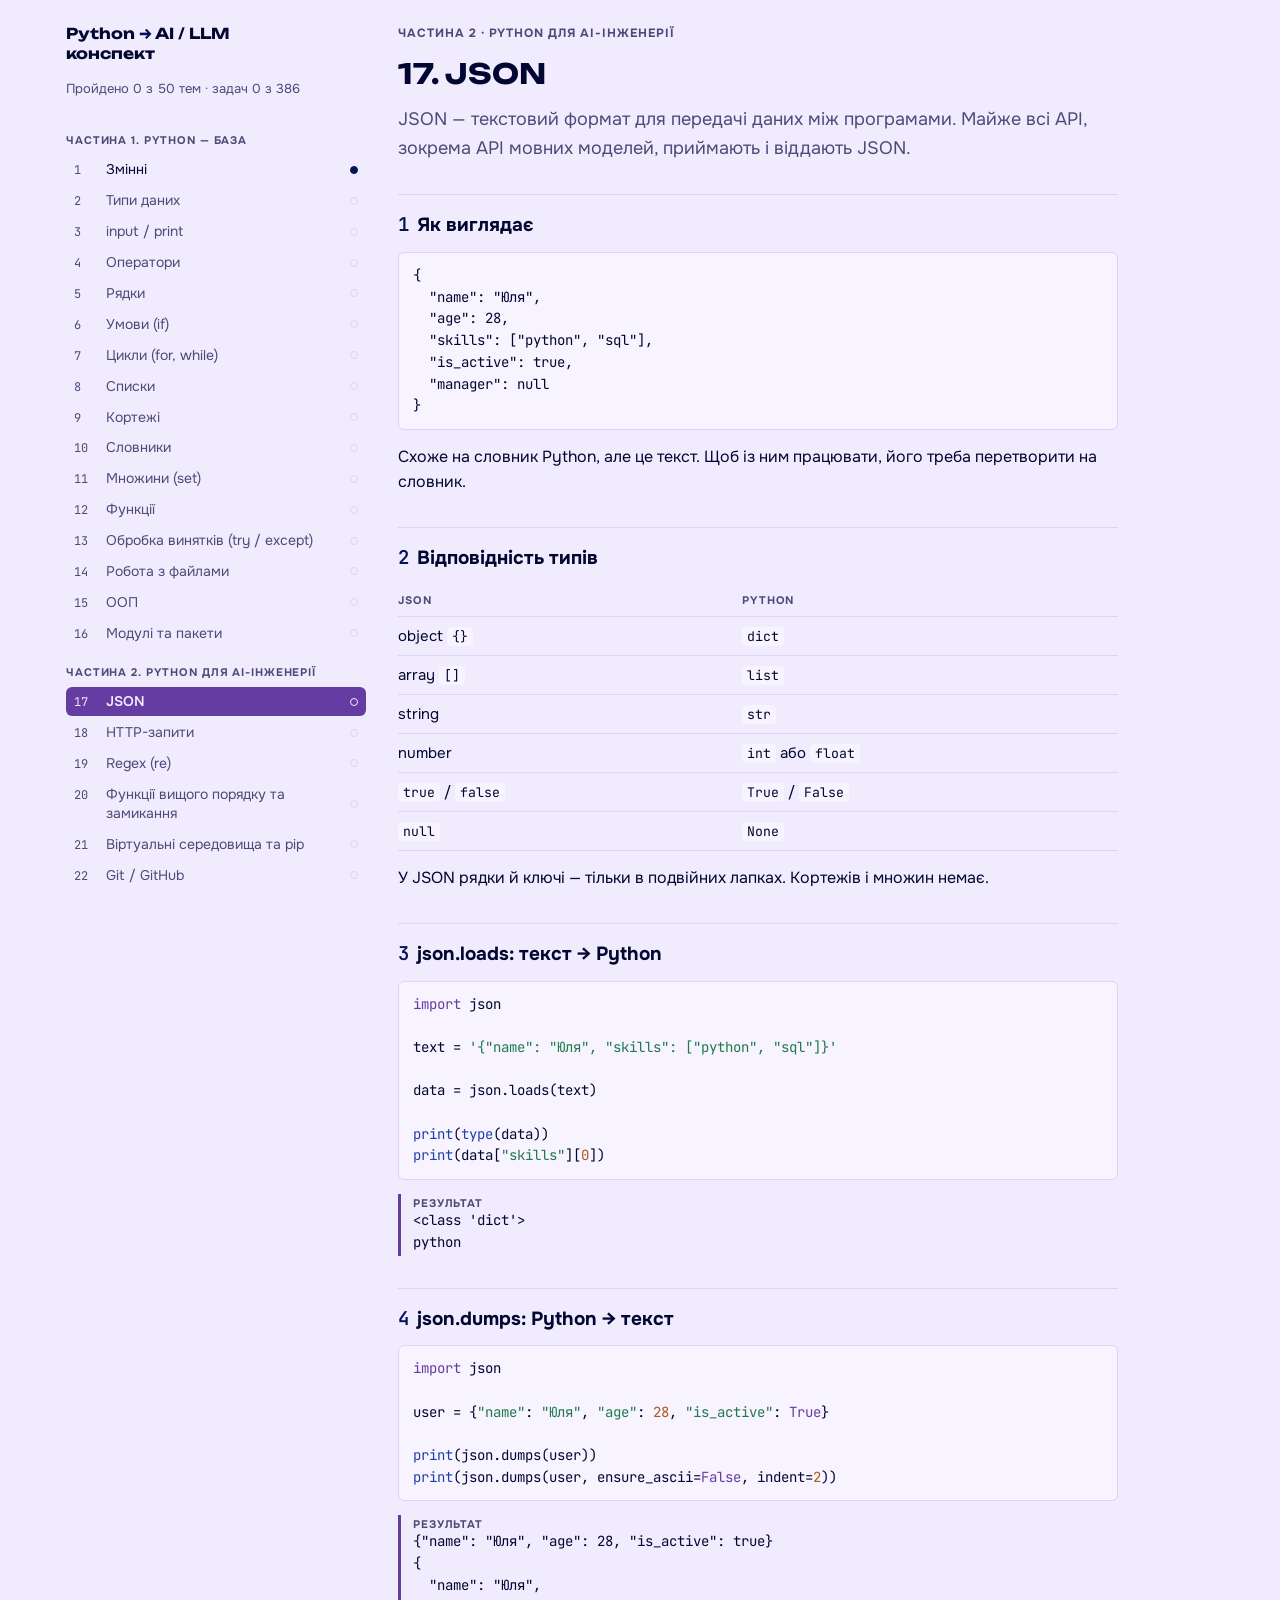
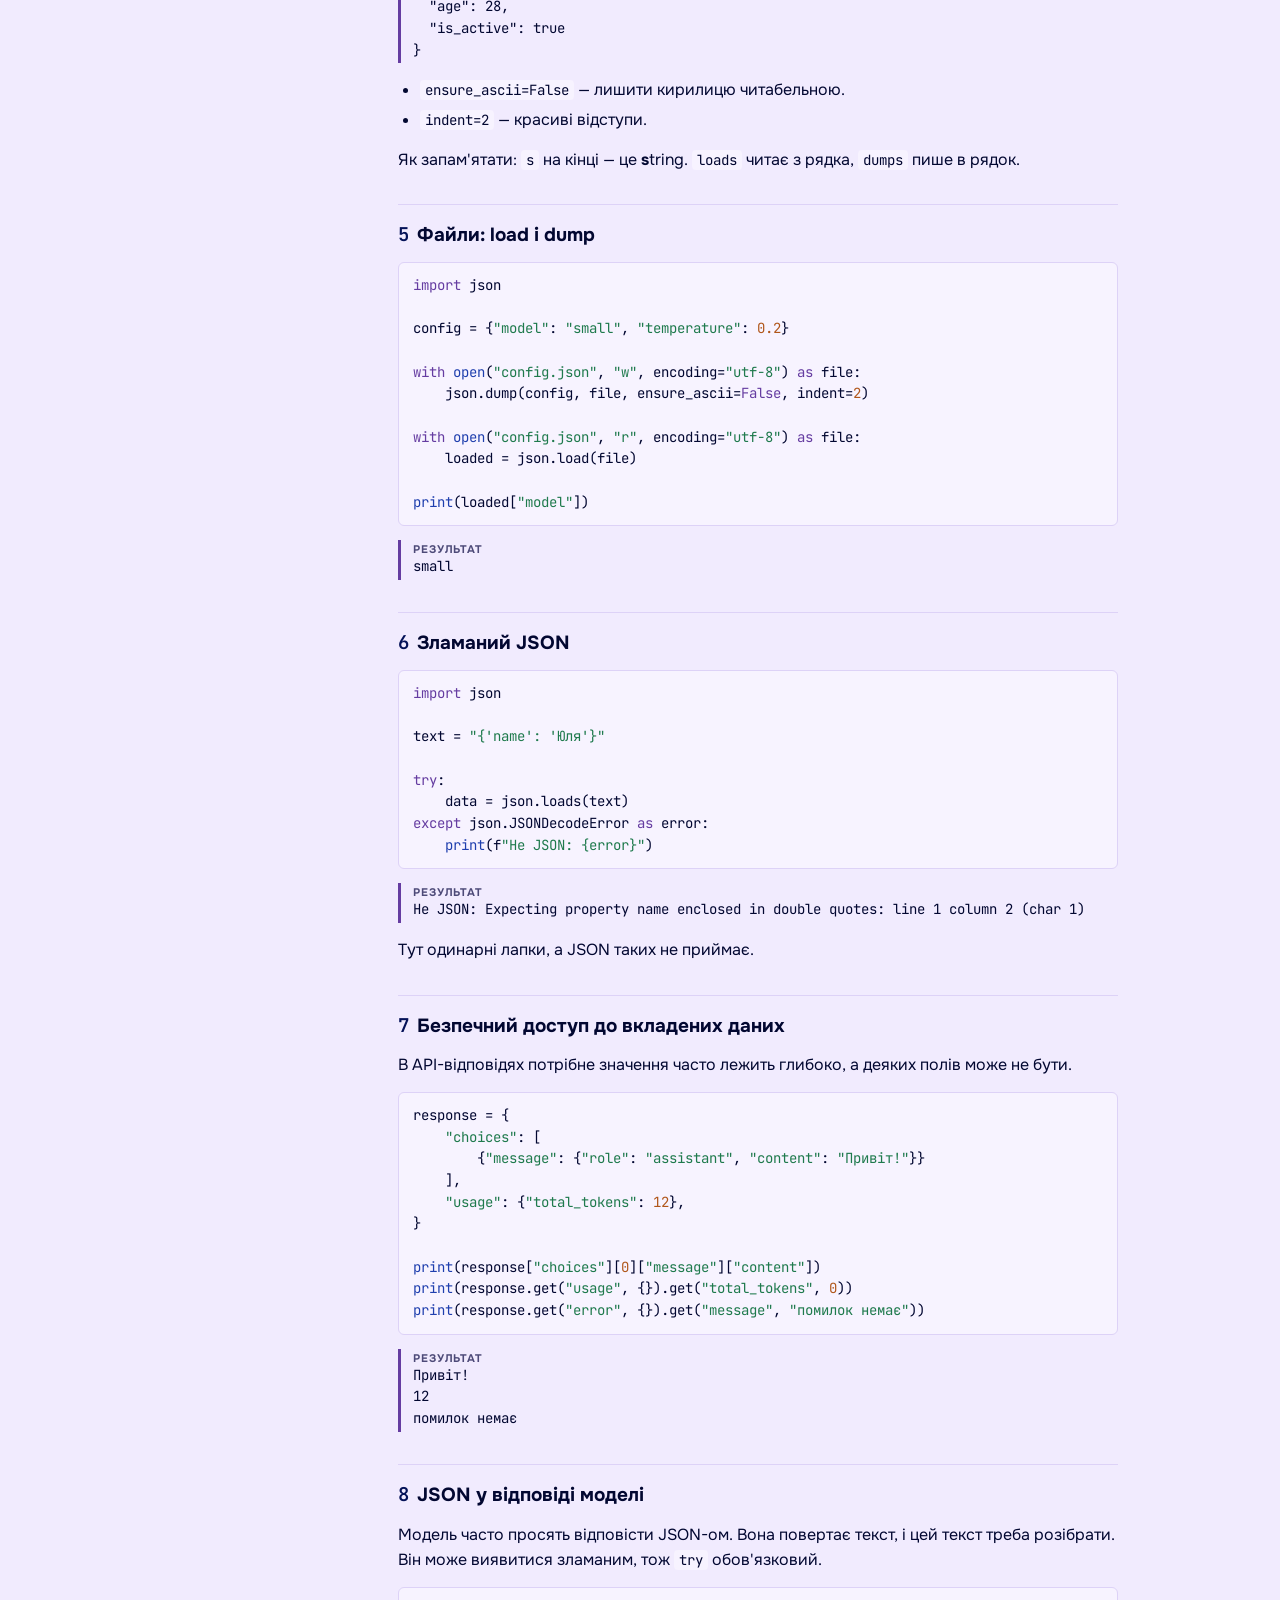
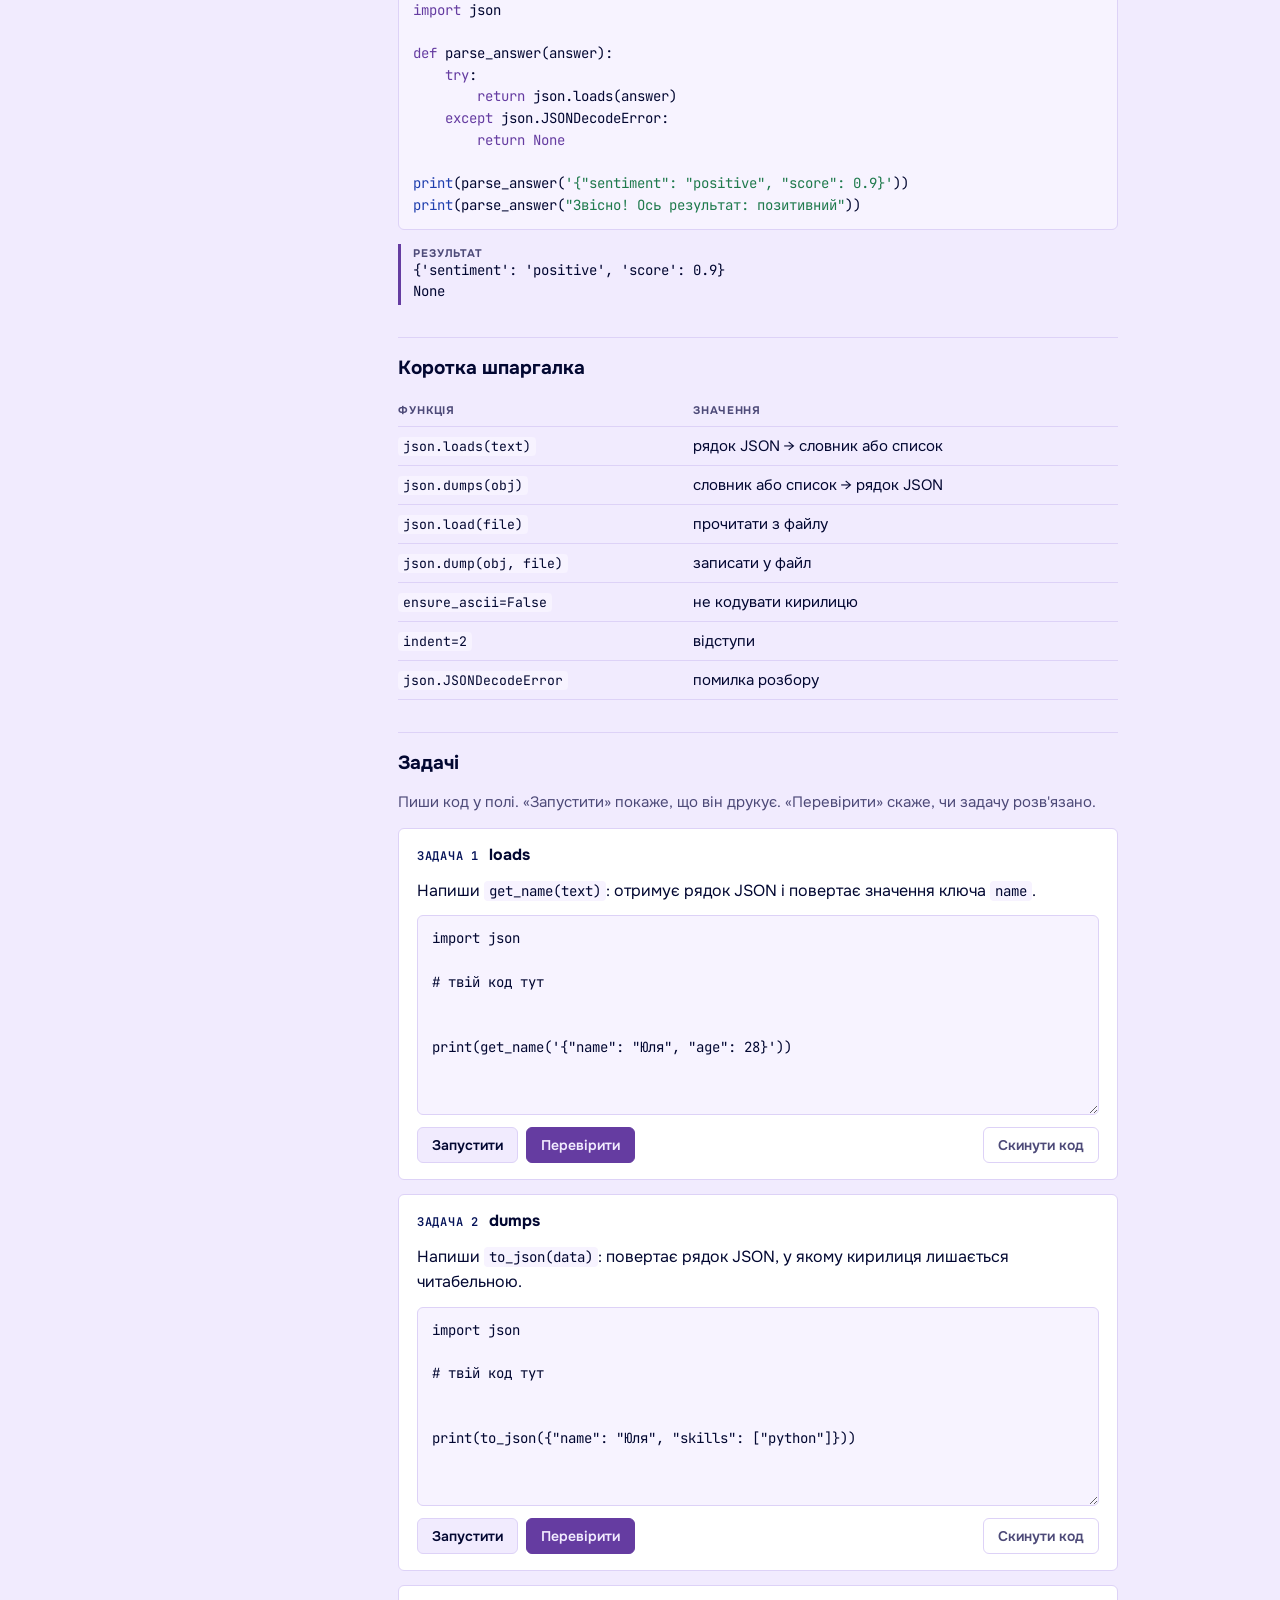
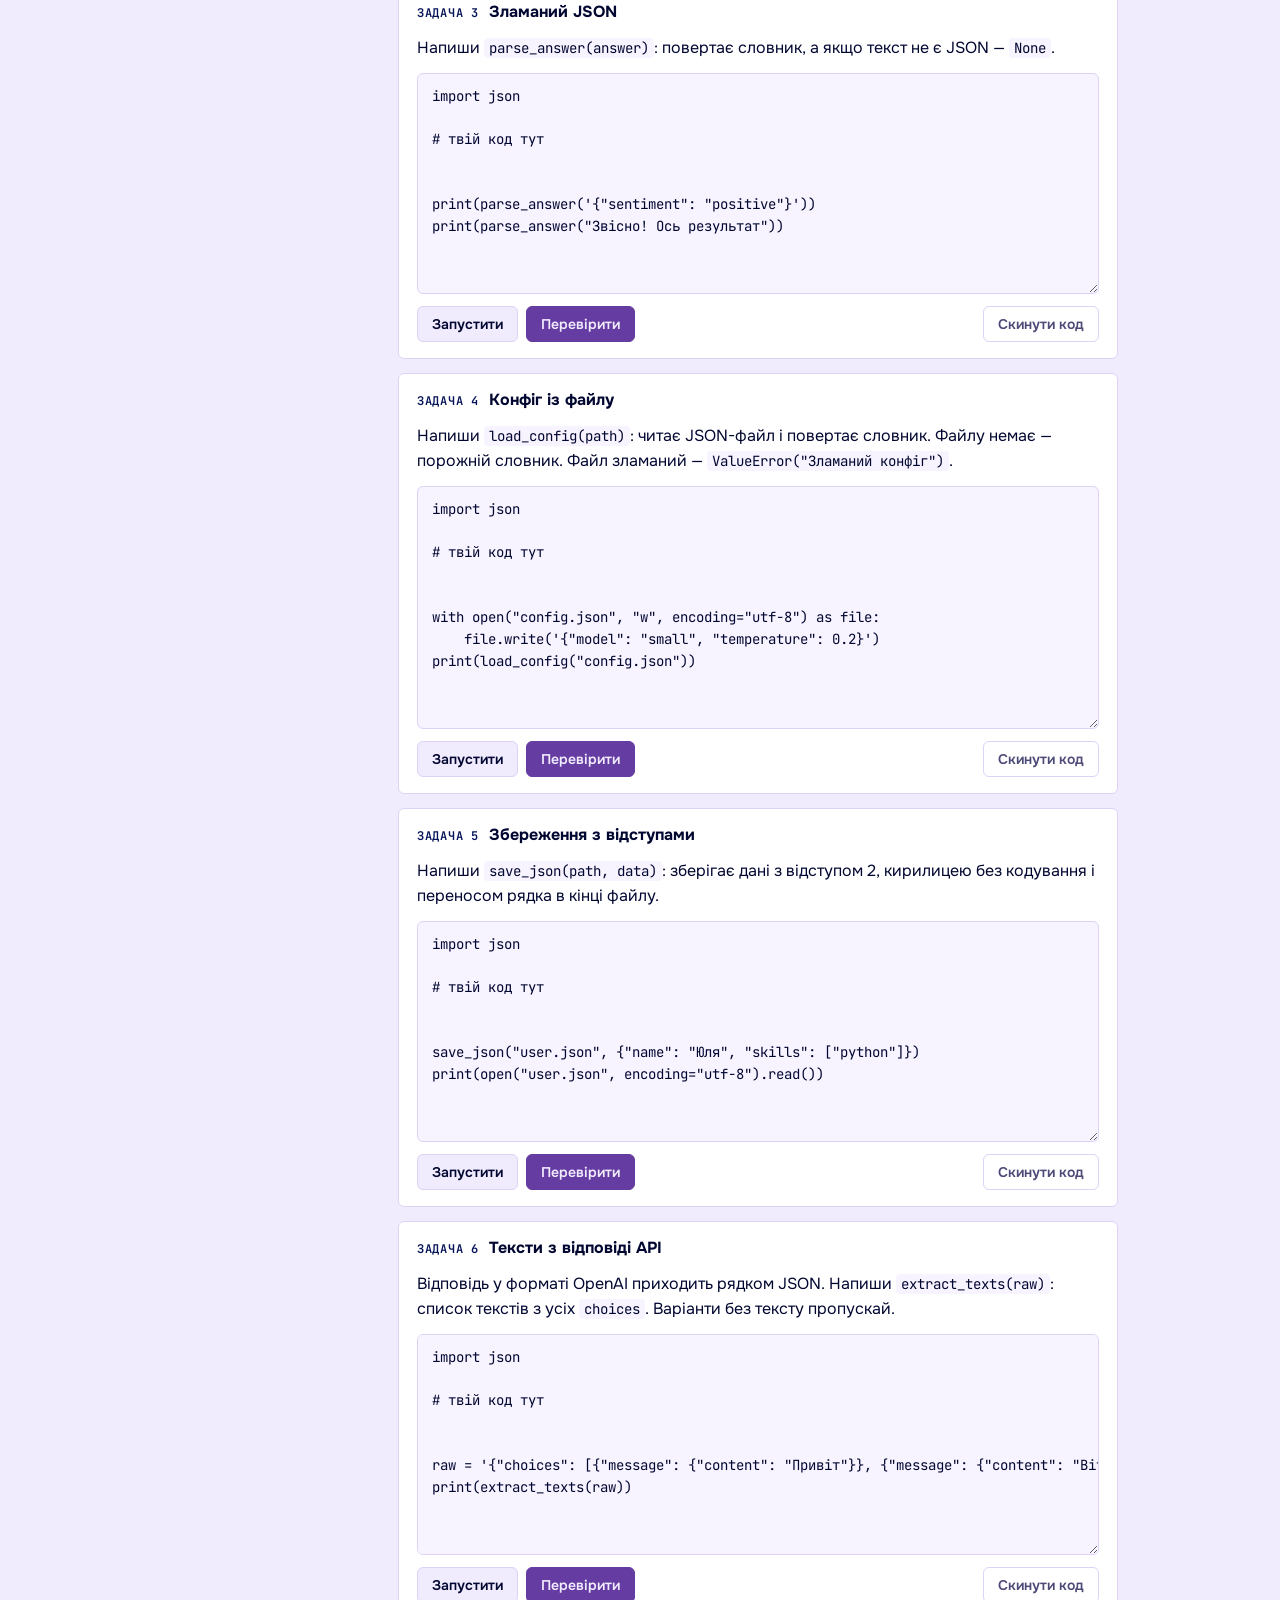
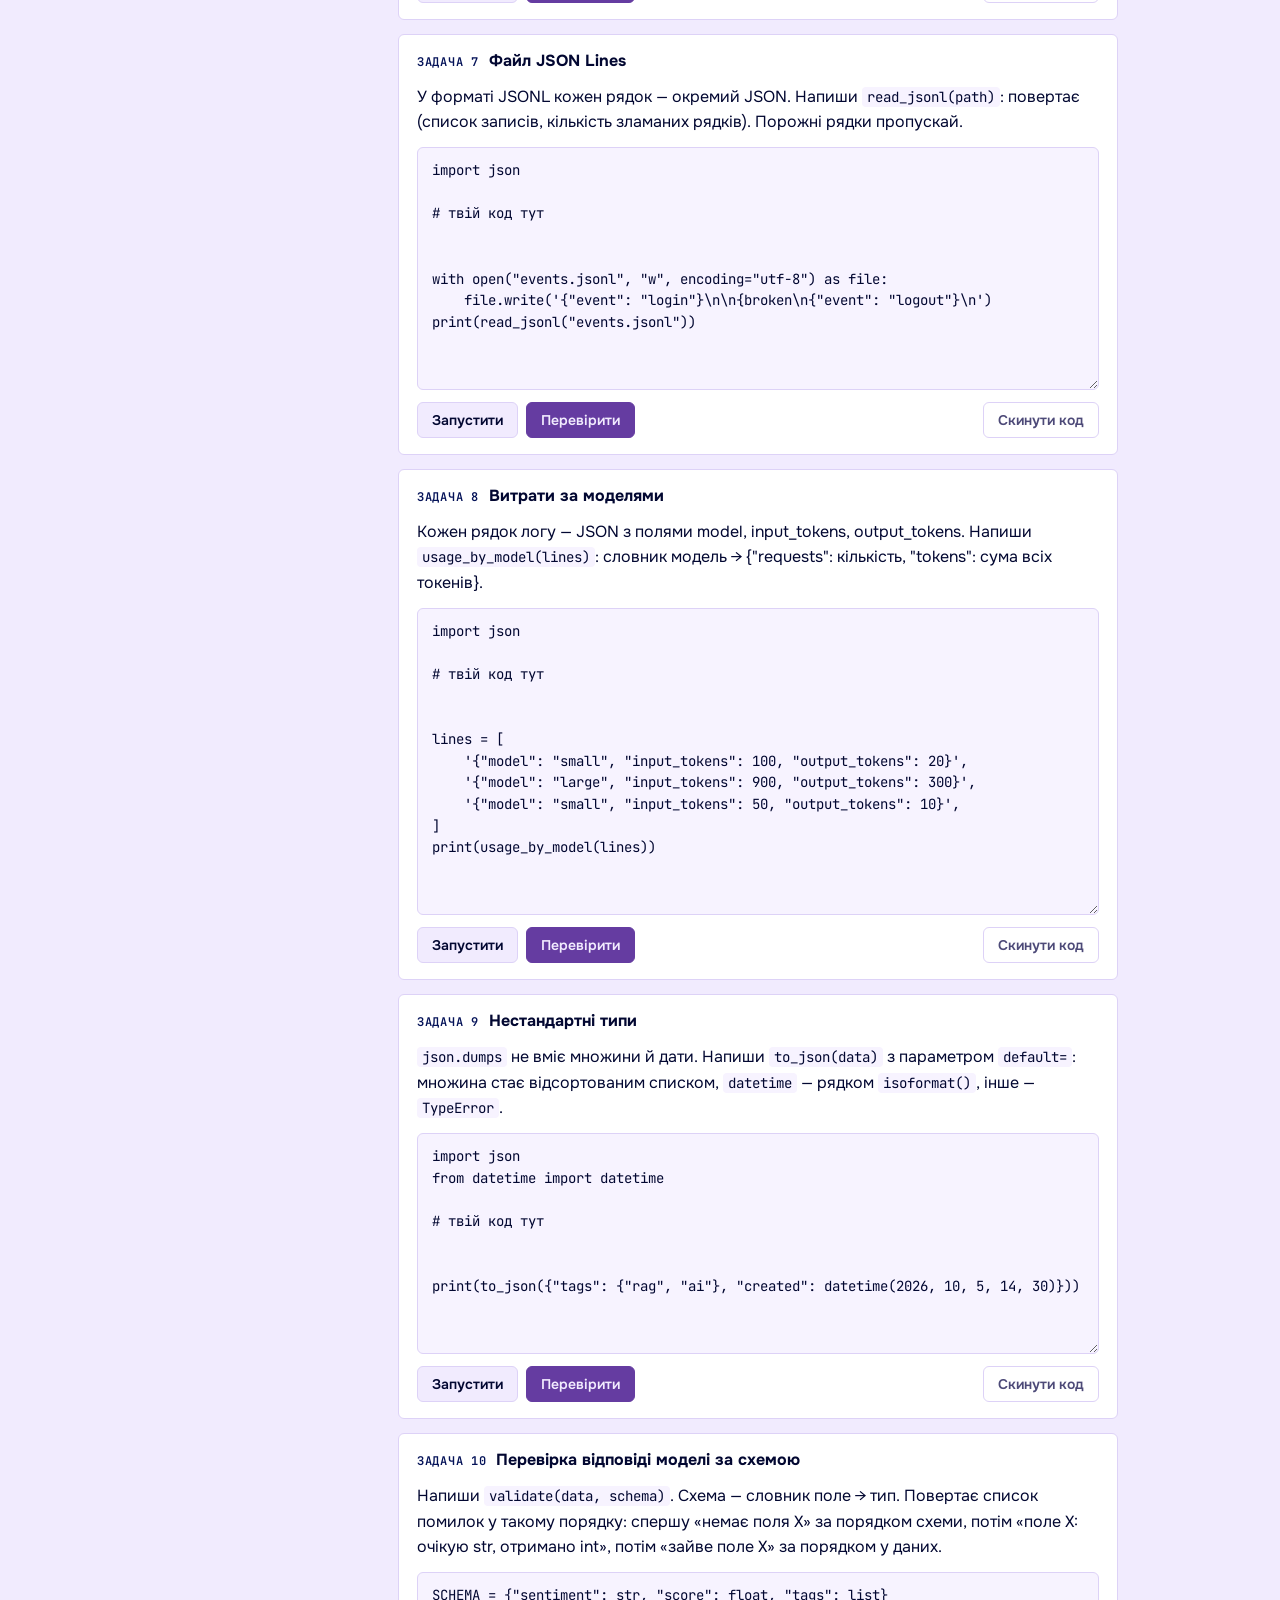
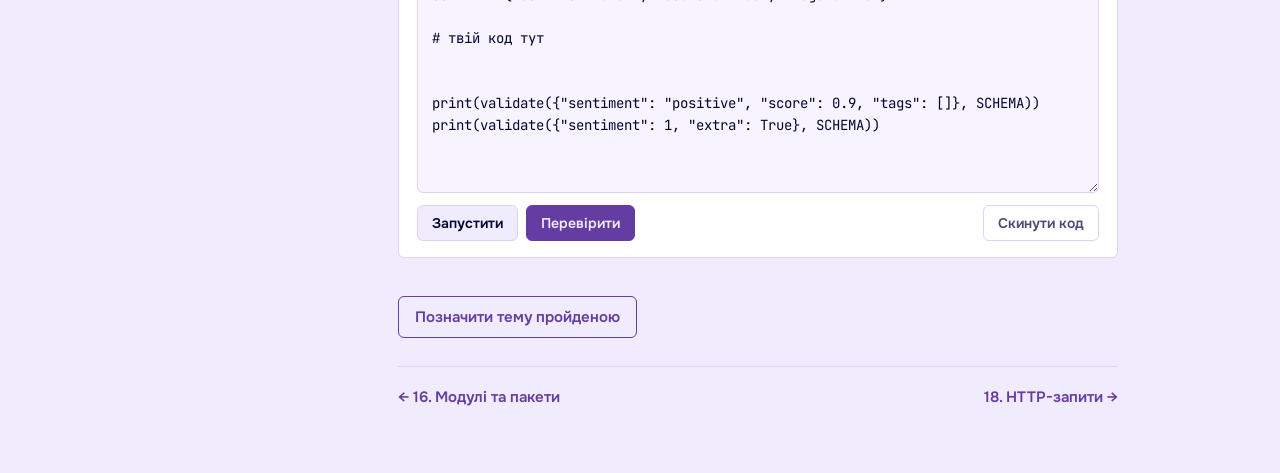
==== commit c2158d05: "new tasks added" ====
--- a/part-2.html
+++ b/part-2.html
@@ -967,6 +967,11 @@
   </main>
 </div>
 <script src="tasks.js"></script>
+<script src="tasks-p1.js"></script>
+<script src="tasks-p2.js"></script>
+<script src="tasks-p3.js"></script>
+<script src="tasks-p4.js"></script>
+<script src="tasks-p5.js"></script>
 <script src="app.js"></script>
 </body>
 </html>
--- a/styles.css
+++ b/styles.css
@@ -1,42 +1,43 @@
 /* Layout: fixed column of topics on the left acts as the page switcher, one lesson at a time on the right. */
 :root {
-  --bg: #f3f6fa;
+  /* Палітра «Balanced Holographic UI»: #020731 #041258 #653CA1 #AC91F1 #F1EBFE */
+  --bg: #f1ebfe;
   --surface: #ffffff;
-  --fg: #16202b;
-  --muted: #586779;
-  --line: #d6dee8;
-  --accent: #2b5f8e;
-  --accent-soft: #e2edf7;
-  --sun: #b98a00;
-  --sun-soft: #fdf3cf;
-  --code-bg: #eaeff5;
+  --fg: #020731;
+  --muted: #4d4a78;
+  --line: #ddd2f7;
+  --accent: #653ca1;
+  --accent-soft: #e6dcfb;
+  --sun: #041258;
+  --sun-soft: #e3e6fb;
+  --code-bg: #f7f3ff;
   --err: #b3372f;
   --ok: #1f7a4d;
   --ok-soft: #e1f3e9;
   --err-soft: #fbe6e3;
-  --tok-kw: #8b3fa8;
+  --tok-kw: #653ca1;
   --tok-str: #1f7a4d;
   --tok-num: #b0561a;
-  --tok-fn: #2b5f8e;
-  --tok-com: #7b8794;
+  --tok-fn: #1f3fae;
+  --tok-com: #7a7698;
   --font-display: "Unbounded", "Segoe UI", system-ui, sans-serif;
   --font-body: "Onest", "Segoe UI", system-ui, sans-serif;
   --font-mono: "JetBrains Mono", Consolas, "Courier New", monospace;
 }
 @media (prefers-color-scheme: dark) {
   :root:not([data-theme="light"]) {
-    --bg: #0f151c; --surface: #17202a; --fg: #e4eaf0; --muted: #93a2b2; --line: #2a3644;
-    --accent: #82b6e4; --accent-soft: #1d2f41; --sun: #f0c544; --sun-soft: #33290a;
-    --code-bg: #0a0f15; --err: #f08a80; --ok: #86d3a5; --ok-soft: #173326; --err-soft: #3a1b18;
-    --tok-kw: #cf9be6; --tok-str: #86d3a5; --tok-num: #f0a36b; --tok-fn: #82b6e4; --tok-com: #6f7d8c;
+    --bg: #020731; --surface: #08114a; --fg: #f1ebfe; --muted: #a9a2d6; --line: #1f2a6e;
+    --accent: #ac91f1; --accent-soft: #1d1a5c; --sun: #9fb4ff; --sun-soft: #0d1a5e;
+    --code-bg: #010420; --err: #f08a80; --ok: #86d3a5; --ok-soft: #0f2f35; --err-soft: #3a1830;
+    --tok-kw: #c4b0fa; --tok-str: #86d3a5; --tok-num: #f0a36b; --tok-fn: #9fb4ff; --tok-com: #6f6e9e;
     color-scheme: dark;
   }
 }
 :root[data-theme="dark"] {
-  --bg: #0f151c; --surface: #17202a; --fg: #e4eaf0; --muted: #93a2b2; --line: #2a3644;
-  --accent: #82b6e4; --accent-soft: #1d2f41; --sun: #f0c544; --sun-soft: #33290a;
-  --code-bg: #0a0f15; --err: #f08a80; --ok: #86d3a5; --ok-soft: #173326; --err-soft: #3a1b18;
-  --tok-kw: #cf9be6; --tok-str: #86d3a5; --tok-num: #f0a36b; --tok-fn: #82b6e4; --tok-com: #6f7d8c;
+  --bg: #020731; --surface: #08114a; --fg: #f1ebfe; --muted: #a9a2d6; --line: #1f2a6e;
+  --accent: #ac91f1; --accent-soft: #1d1a5c; --sun: #9fb4ff; --sun-soft: #0d1a5e;
+  --code-bg: #010420; --err: #f08a80; --ok: #86d3a5; --ok-soft: #0f2f35; --err-soft: #3a1830;
+  --tok-kw: #c4b0fa; --tok-str: #86d3a5; --tok-num: #f0a36b; --tok-fn: #9fb4ff; --tok-com: #6f6e9e;
   color-scheme: dark;
 }
 
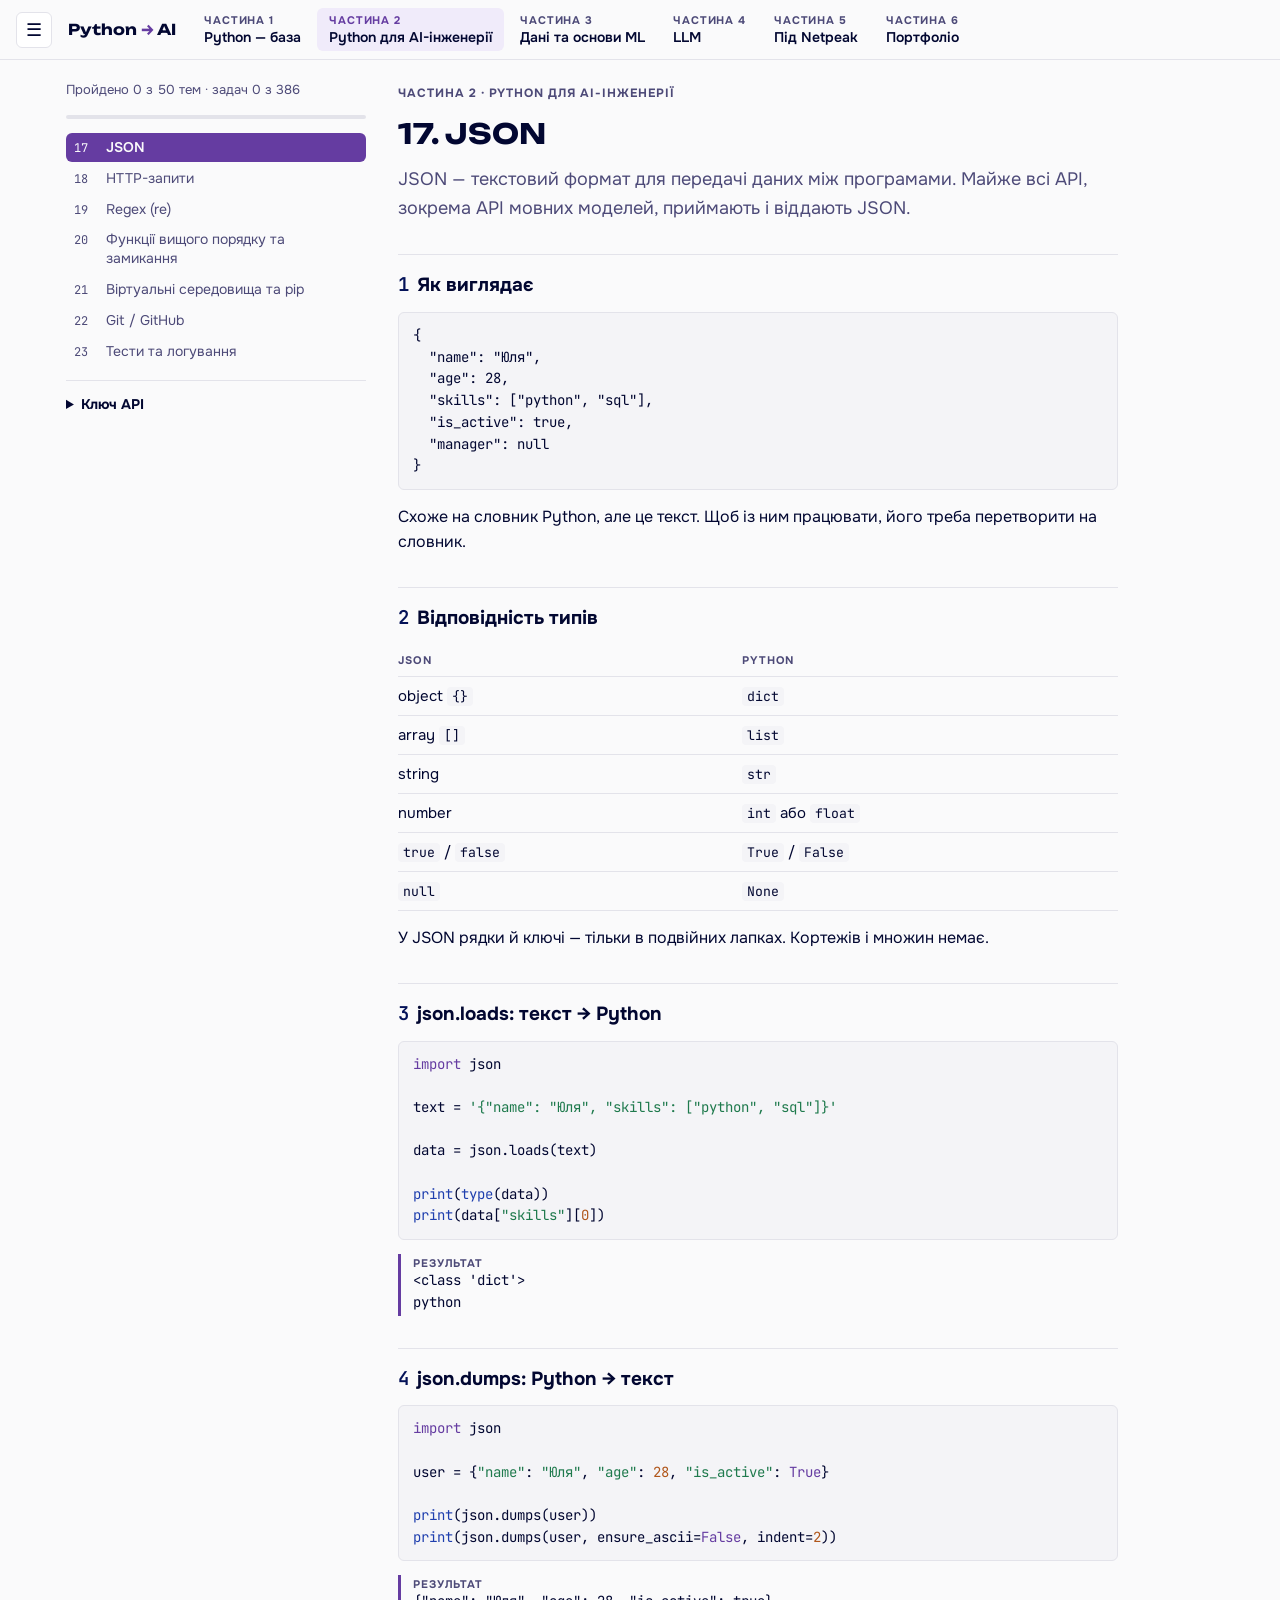
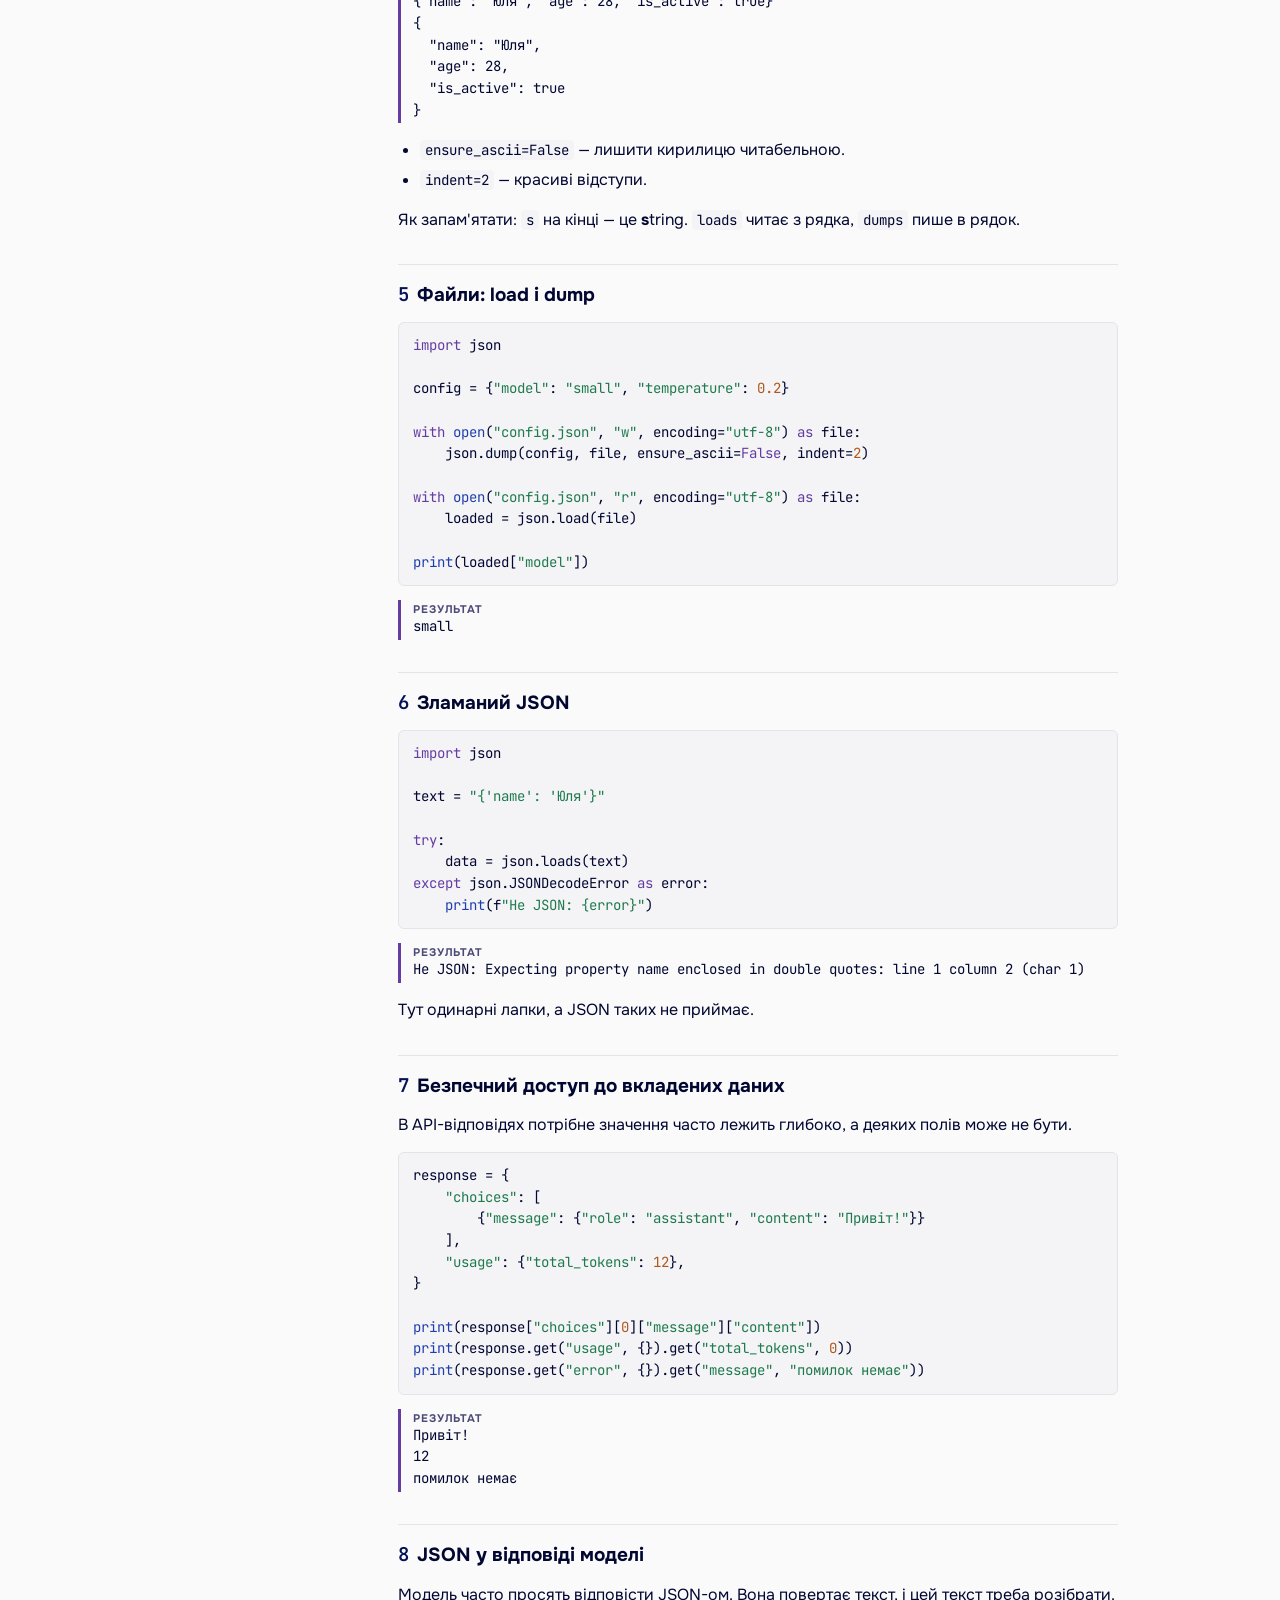
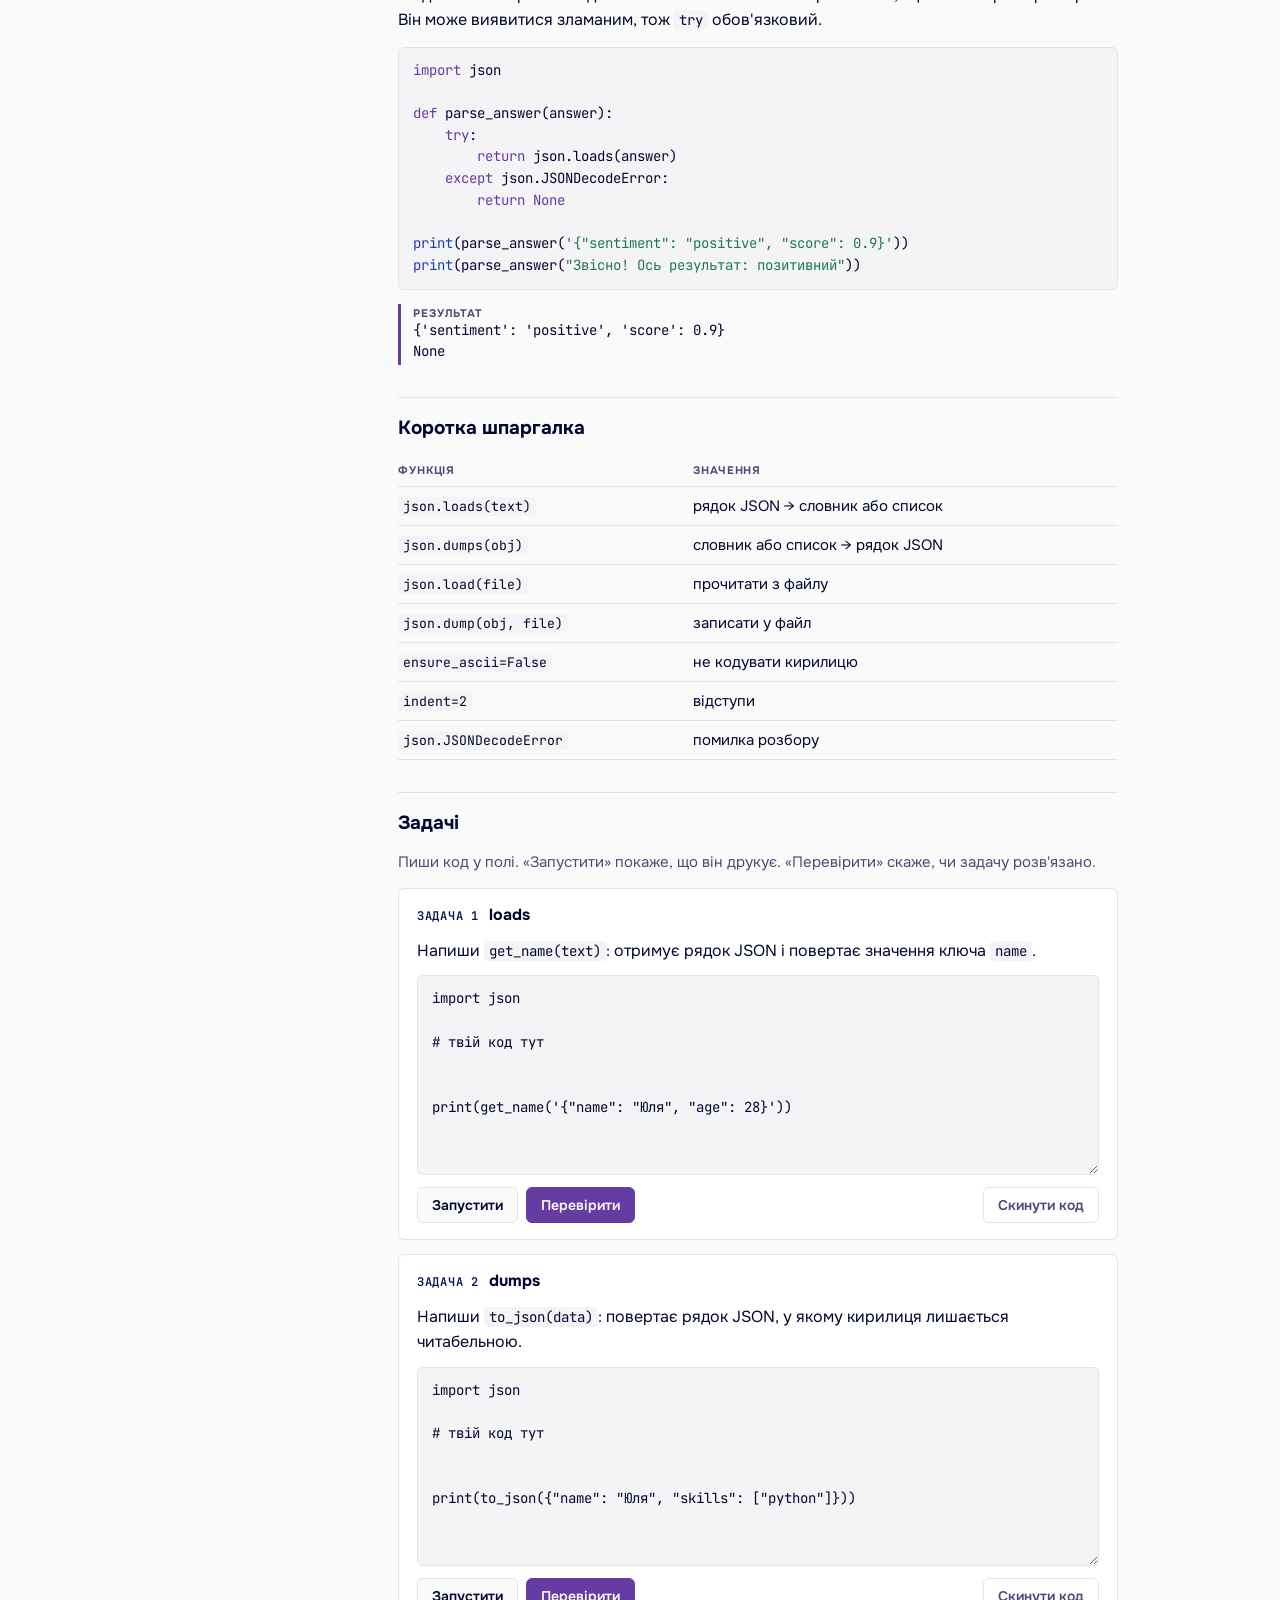
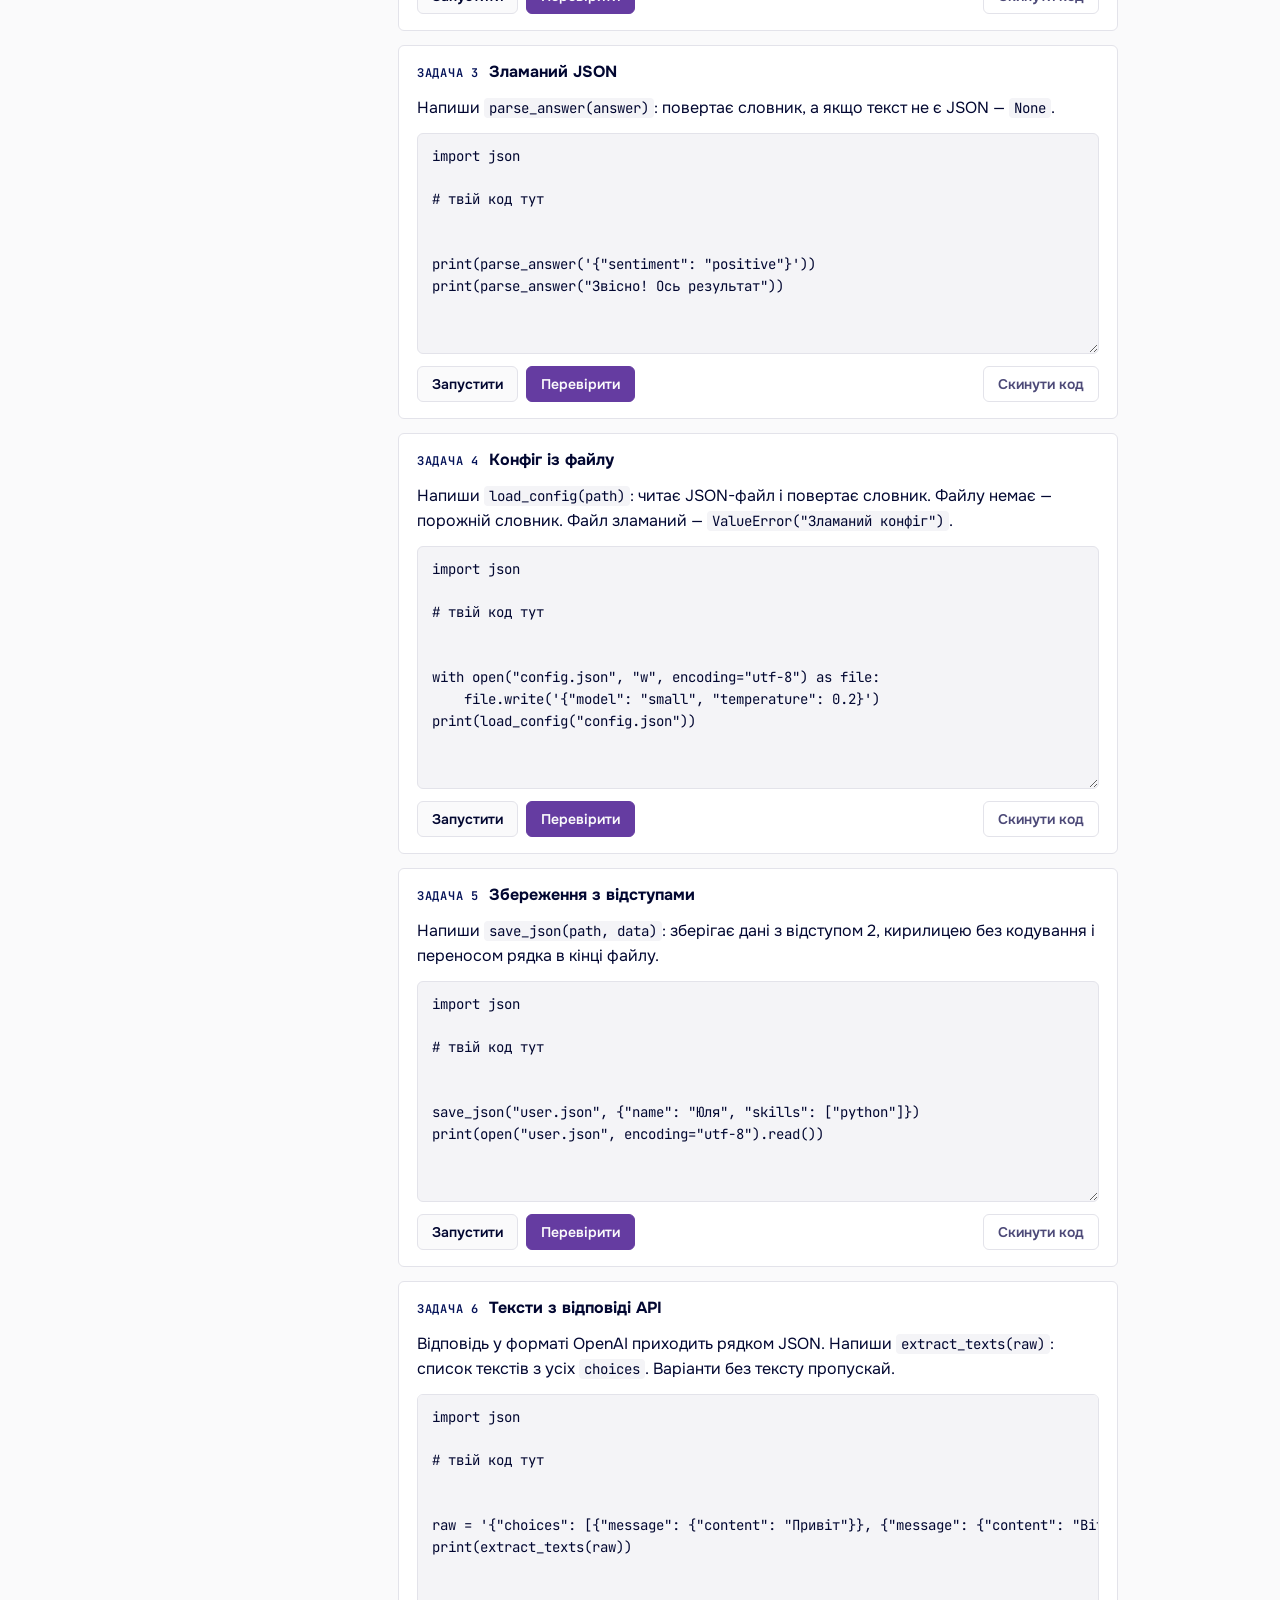
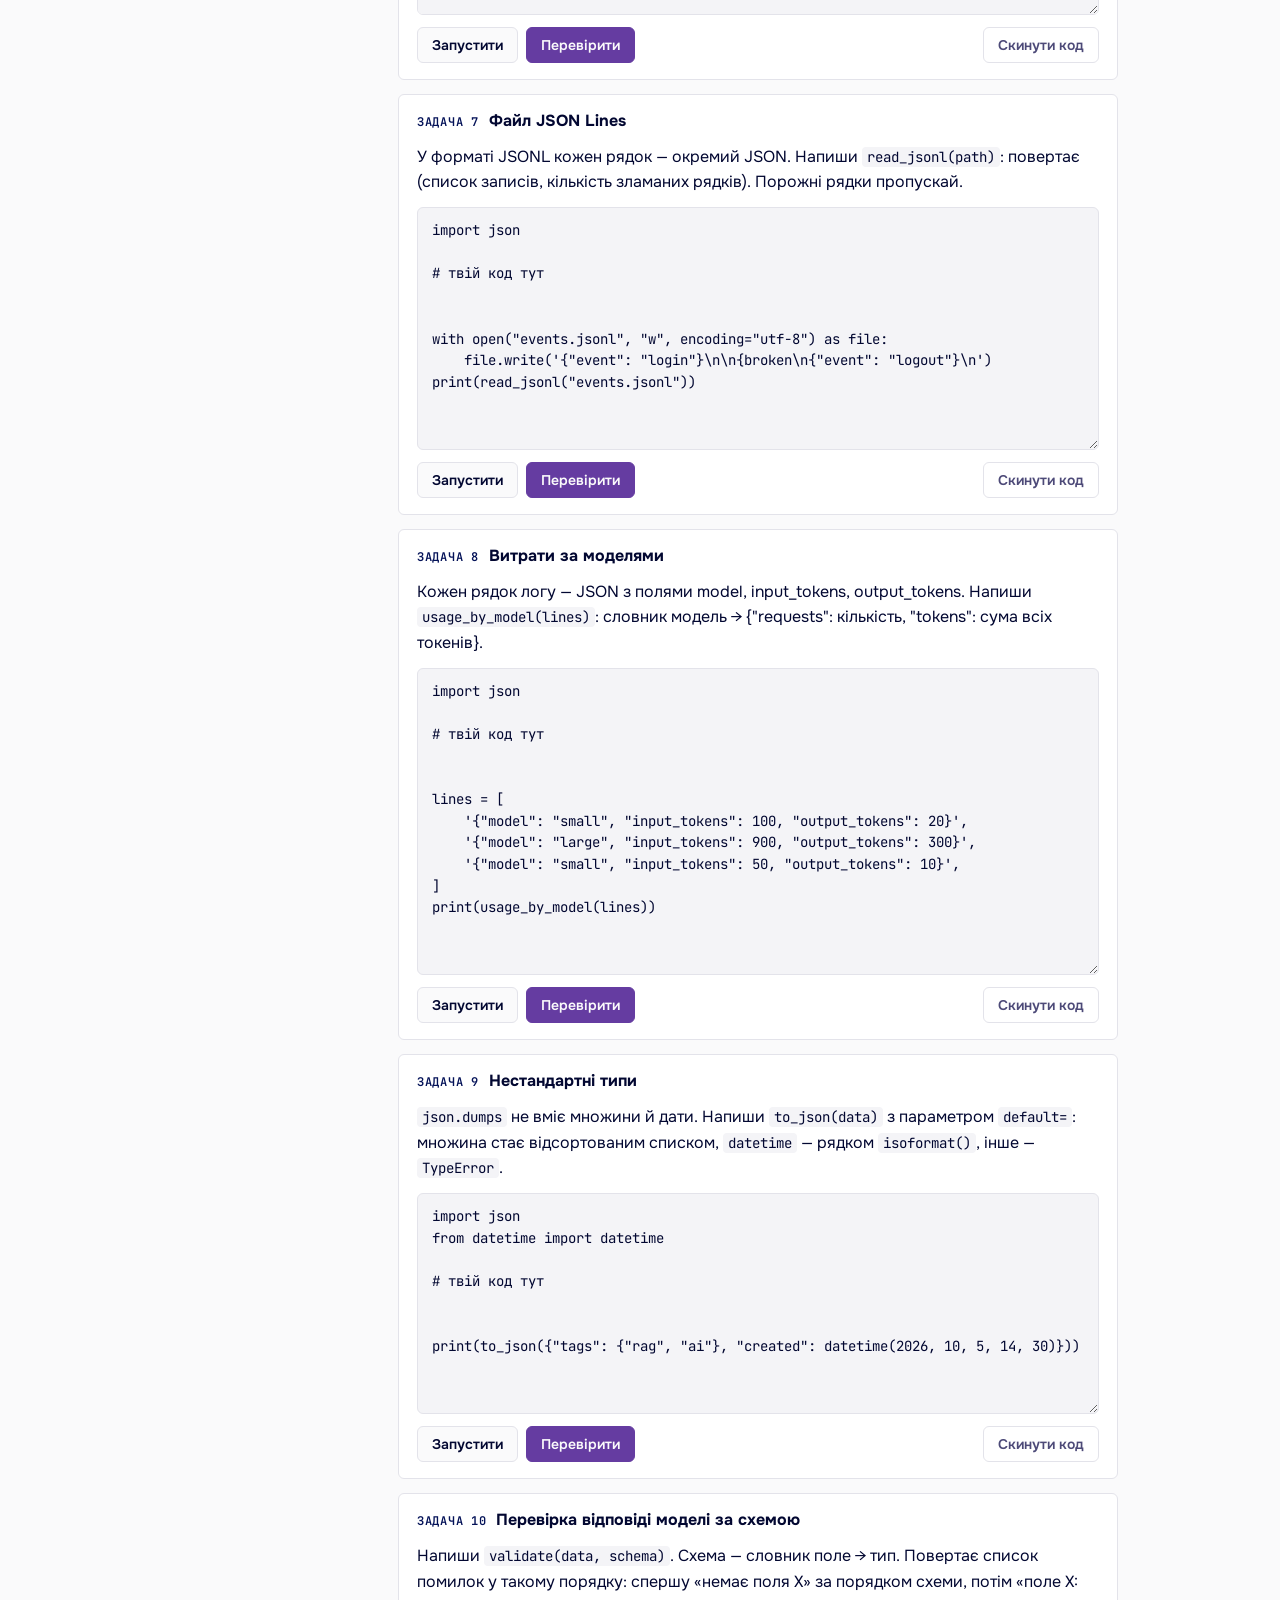
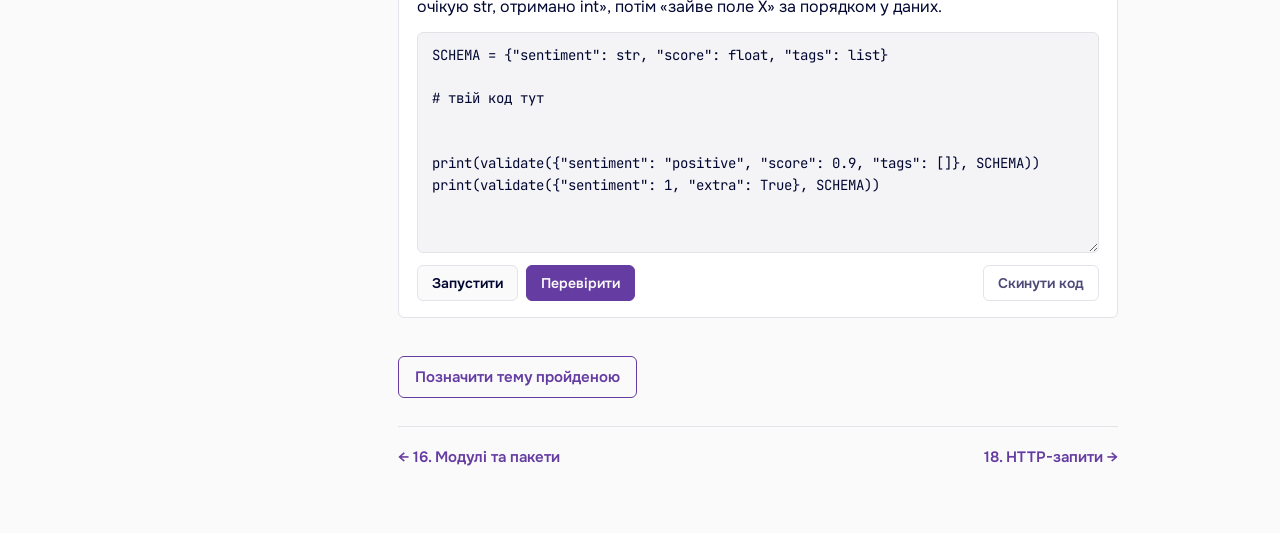
==== commit e7df9b10: "ui fixes" ====
--- a/part-2.html
+++ b/part-2.html
@@ -9,7 +9,7 @@
 </head>
 <body>
 <div class="shell">
-  <aside class="side closed" id="side"></aside>
+  <aside class="side" id="side"></aside>
   <main>
     <div id="lessons">
 
--- a/styles.css
+++ b/styles.css
@@ -1,16 +1,16 @@
 /* Layout: fixed column of topics on the left acts as the page switcher, one lesson at a time on the right. */
 :root {
   /* Палітра «Balanced Holographic UI»: #020731 #041258 #653CA1 #AC91F1 #F1EBFE */
-  --bg: #f1ebfe;
+  --bg: #fafafb;
   --surface: #ffffff;
   --fg: #020731;
   --muted: #4d4a78;
-  --line: #ddd2f7;
+  --line: #e3e3ea;
   --accent: #653ca1;
-  --accent-soft: #e6dcfb;
+  --accent-soft: #f0ebfa;
   --sun: #041258;
   --sun-soft: #e3e6fb;
-  --code-bg: #f7f3ff;
+  --code-bg: #f4f4f7;
   --err: #b3372f;
   --ok: #1f7a4d;
   --ok-soft: #e1f3e9;
@@ -20,6 +20,8 @@
   --tok-num: #b0561a;
   --tok-fn: #1f3fae;
   --tok-com: #7a7698;
+  --scroll: #d6cbf4;
+  --topbar-h: 60px;
   --font-display: "Unbounded", "Segoe UI", system-ui, sans-serif;
   --font-body: "Onest", "Segoe UI", system-ui, sans-serif;
   --font-mono: "JetBrains Mono", Consolas, "Courier New", monospace;
@@ -29,7 +31,7 @@
     --bg: #020731; --surface: #08114a; --fg: #f1ebfe; --muted: #a9a2d6; --line: #1f2a6e;
     --accent: #ac91f1; --accent-soft: #1d1a5c; --sun: #9fb4ff; --sun-soft: #0d1a5e;
     --code-bg: #010420; --err: #f08a80; --ok: #86d3a5; --ok-soft: #0f2f35; --err-soft: #3a1830;
-    --tok-kw: #c4b0fa; --tok-str: #86d3a5; --tok-num: #f0a36b; --tok-fn: #9fb4ff; --tok-com: #6f6e9e;
+    --tok-kw: #c4b0fa; --tok-str: #86d3a5; --tok-num: #f0a36b; --tok-fn: #9fb4ff; --tok-com: #6f6e9e; --scroll: #2c3680;
     color-scheme: dark;
   }
 }
@@ -37,7 +39,7 @@
   --bg: #020731; --surface: #08114a; --fg: #f1ebfe; --muted: #a9a2d6; --line: #1f2a6e;
   --accent: #ac91f1; --accent-soft: #1d1a5c; --sun: #9fb4ff; --sun-soft: #0d1a5e;
   --code-bg: #010420; --err: #f08a80; --ok: #86d3a5; --ok-soft: #0f2f35; --err-soft: #3a1830;
-  --tok-kw: #c4b0fa; --tok-str: #86d3a5; --tok-num: #f0a36b; --tok-fn: #9fb4ff; --tok-com: #6f6e9e;
+  --tok-kw: #c4b0fa; --tok-str: #86d3a5; --tok-num: #f0a36b; --tok-fn: #9fb4ff; --tok-com: #6f6e9e; --scroll: #2c3680;
   color-scheme: dark;
 }
 
@@ -58,50 +60,84 @@
   gap: 32px;
 }
 
-/* ---------- sidebar ---------- */
-.side {
+/* ---------- scrollbars ---------- */
+* { scrollbar-width: thin; scrollbar-color: var(--scroll) transparent; }
+::-webkit-scrollbar { width: 8px; height: 8px; }
+::-webkit-scrollbar-track { background: transparent; }
+::-webkit-scrollbar-thumb { background: var(--scroll); border-radius: 4px; }
+
+/* ---------- top bar: parts of the course ---------- */
+.topbar {
   position: sticky;
   top: env(safe-area-inset-top, 0px);
-  align-self: start;
-  max-height: 100vh;
-  overflow-y: auto;
-  padding-block: 24px;
+  z-index: 10;
+  height: var(--topbar-h);
   display: flex;
-  flex-direction: column;
+  align-items: center;
   gap: 16px;
-}
-.brand {
-  font-family: var(--font-display);
-  font-weight: 700;
-  font-size: 15px;
-  line-height: 1.3;
-  margin: 0;
-}
-.brand span { color: var(--sun); }
-.progress { font-size: 13px; color: var(--muted); margin: 0; }
-.menu-btn {
-  display: none;
-  font: 600 14px var(--font-body);
+  padding-inline: 16px;
+  background: var(--bg);
+  border-bottom: 1px solid var(--line);
+}
+.side-toggle {
+  flex: none;
+  width: 36px;
+  height: 36px;
+  font-size: 18px;
+  line-height: 1;
   color: var(--fg);
   background: var(--surface);
   border: 1px solid var(--line);
   border-radius: 6px;
-  padding: 8px 12px;
   cursor: pointer;
 }
-.nav { display: flex; flex-direction: column; gap: 16px; }
+.side-toggle:hover { border-color: var(--accent); }
+.brand {
+  flex: none;
+  font-family: var(--font-display);
+  font-weight: 700;
+  font-size: 15px;
+  white-space: nowrap;
+  margin: 0;
+}
+.brand span { color: var(--accent); }
+.part-tabs { display: flex; gap: 4px; flex: 1; min-width: 0; overflow-x: auto; padding-block: 4px; }
+.part-tab {
+  flex: none;
+  display: flex;
+  flex-direction: column;
+  padding: 5px 12px;
+  border-radius: 6px;
+  text-decoration: none;
+  line-height: 1.3;
+  white-space: nowrap;
+}
+.part-num { font-size: 11px; font-weight: 700; letter-spacing: 0.08em; text-transform: uppercase; color: var(--muted); }
+.part-name { font-size: 14px; font-weight: 600; color: var(--fg); }
+.part-tab:hover { background: var(--code-bg); }
+.part-tab[aria-current="true"] { background: var(--accent-soft); }
+.part-tab[aria-current="true"] .part-num { color: var(--accent); }
+
+/* ---------- sidebar: topics of the current part ---------- */
+.side {
+  position: sticky;
+  top: calc(var(--topbar-h) + env(safe-area-inset-top, 0px));
+  align-self: start;
+  max-height: calc(100vh - var(--topbar-h));
+  overflow-y: auto;
+  padding-block: 20px;
+  display: flex;
+  flex-direction: column;
+  gap: 14px;
+}
+body.side-hidden .side { display: none; }
+body.side-hidden .shell { grid-template-columns: minmax(0, 1fr); }
+.progress { font-size: 13px; color: var(--muted); margin: 0; }
+.nav { display: flex; flex-direction: column; }
 .part { display: flex; flex-direction: column; gap: 2px; }
-.part-title {
-  font-size: 11px;
-  font-weight: 700;
-  letter-spacing: 0.08em;
-  text-transform: uppercase;
-  color: var(--muted);
-  margin: 0 0 4px;
-}
 .nav a {
   display: grid;
-  grid-template-columns: 26px minmax(0, 1fr) 8px;
+  grid-template-columns: 26px minmax(0, 1fr);
   align-items: baseline;
   gap: 6px;
   padding: 5px 8px;
@@ -112,23 +148,16 @@
   line-height: 1.35;
 }
 .nav a .n { font: 400 12px var(--font-mono); color: var(--muted); font-variant-numeric: tabular-nums; }
-.nav a .dot { width: 8px; height: 8px; border-radius: 50%; align-self: center; background: transparent; border: 1px solid var(--line); }
-.nav a.done .dot { background: var(--accent); border-color: var(--accent); }
-.nav a.now .dot { background: var(--sun); border-color: var(--sun); }
 .nav a.todo { color: var(--muted); }
-.nav a:hover { background: var(--accent-soft); }
-.nav a[aria-current="page"] { background: var(--accent); color: var(--bg); font-weight: 600; }
+.nav a.done { background: var(--accent-soft); }
+.nav a:hover { box-shadow: inset 0 0 0 1px var(--line); }
+.nav a[aria-current="page"] { background: var(--accent); color: var(--bg); font-weight: 600; box-shadow: none; }
 .nav a[aria-current="page"] .n { color: var(--bg); }
-.nav a[aria-current="page"] .dot { border-color: var(--bg); }
-.nav a:focus-visible, .menu-btn:focus-visible, .pager a:focus-visible { outline: 2px solid var(--sun); outline-offset: 2px; }
-.legend { display: flex; flex-wrap: wrap; gap: 12px; font-size: 12px; color: var(--muted); margin: 0; }
-.legend i { display: inline-block; width: 8px; height: 8px; border-radius: 50%; margin-right: 5px; border: 1px solid var(--line); }
-.legend .l-done { background: var(--accent); border-color: var(--accent); }
-.legend .l-now { background: var(--sun); border-color: var(--sun); }
+.nav a:focus-visible, .side-toggle:focus-visible, .part-tab:focus-visible, .pager a:focus-visible { outline: 2px solid var(--accent); outline-offset: 2px; }
 
 /* ---------- lesson ---------- */
 main { min-width: 0; padding-block: 24px 64px; }
-.lesson { max-width: 720px; display: flex; flex-direction: column; gap: 14px; }
+.lesson { max-width: 720px; display: flex; flex-direction: column; gap: 14px; scroll-margin-top: calc(var(--topbar-h) + 16px); }
 .lesson > * { margin: 0; }
 .eyebrow { font-size: 12px; font-weight: 700; letter-spacing: 0.08em; text-transform: uppercase; color: var(--muted); }
 .lesson h1 { font-family: var(--font-display); font-weight: 700; font-size: 28px; line-height: 1.2; text-wrap: balance; }
@@ -170,8 +199,8 @@
 @media (max-width: 820px) {
   .shell { grid-template-columns: minmax(0, 1fr); gap: 0; }
   .side { position: static; max-height: none; overflow: visible; padding-block: 16px 0; }
-  .menu-btn { display: block; align-self: flex-start; }
-  .side.closed .nav, .side.closed .legend { display: none; }
+  .brand { display: none; }
+  .topbar { gap: 10px; }
   .lesson h1 { font-size: 23px; }
 }
 
@@ -244,4 +273,3 @@
 }
 .settings input:focus-visible, .settings summary:focus-visible { outline: 2px solid var(--sun); outline-offset: 2px; }
 .settings-note { font-size: 12px; }
-@media (max-width: 820px) { .side.closed .settings { display: none; } }
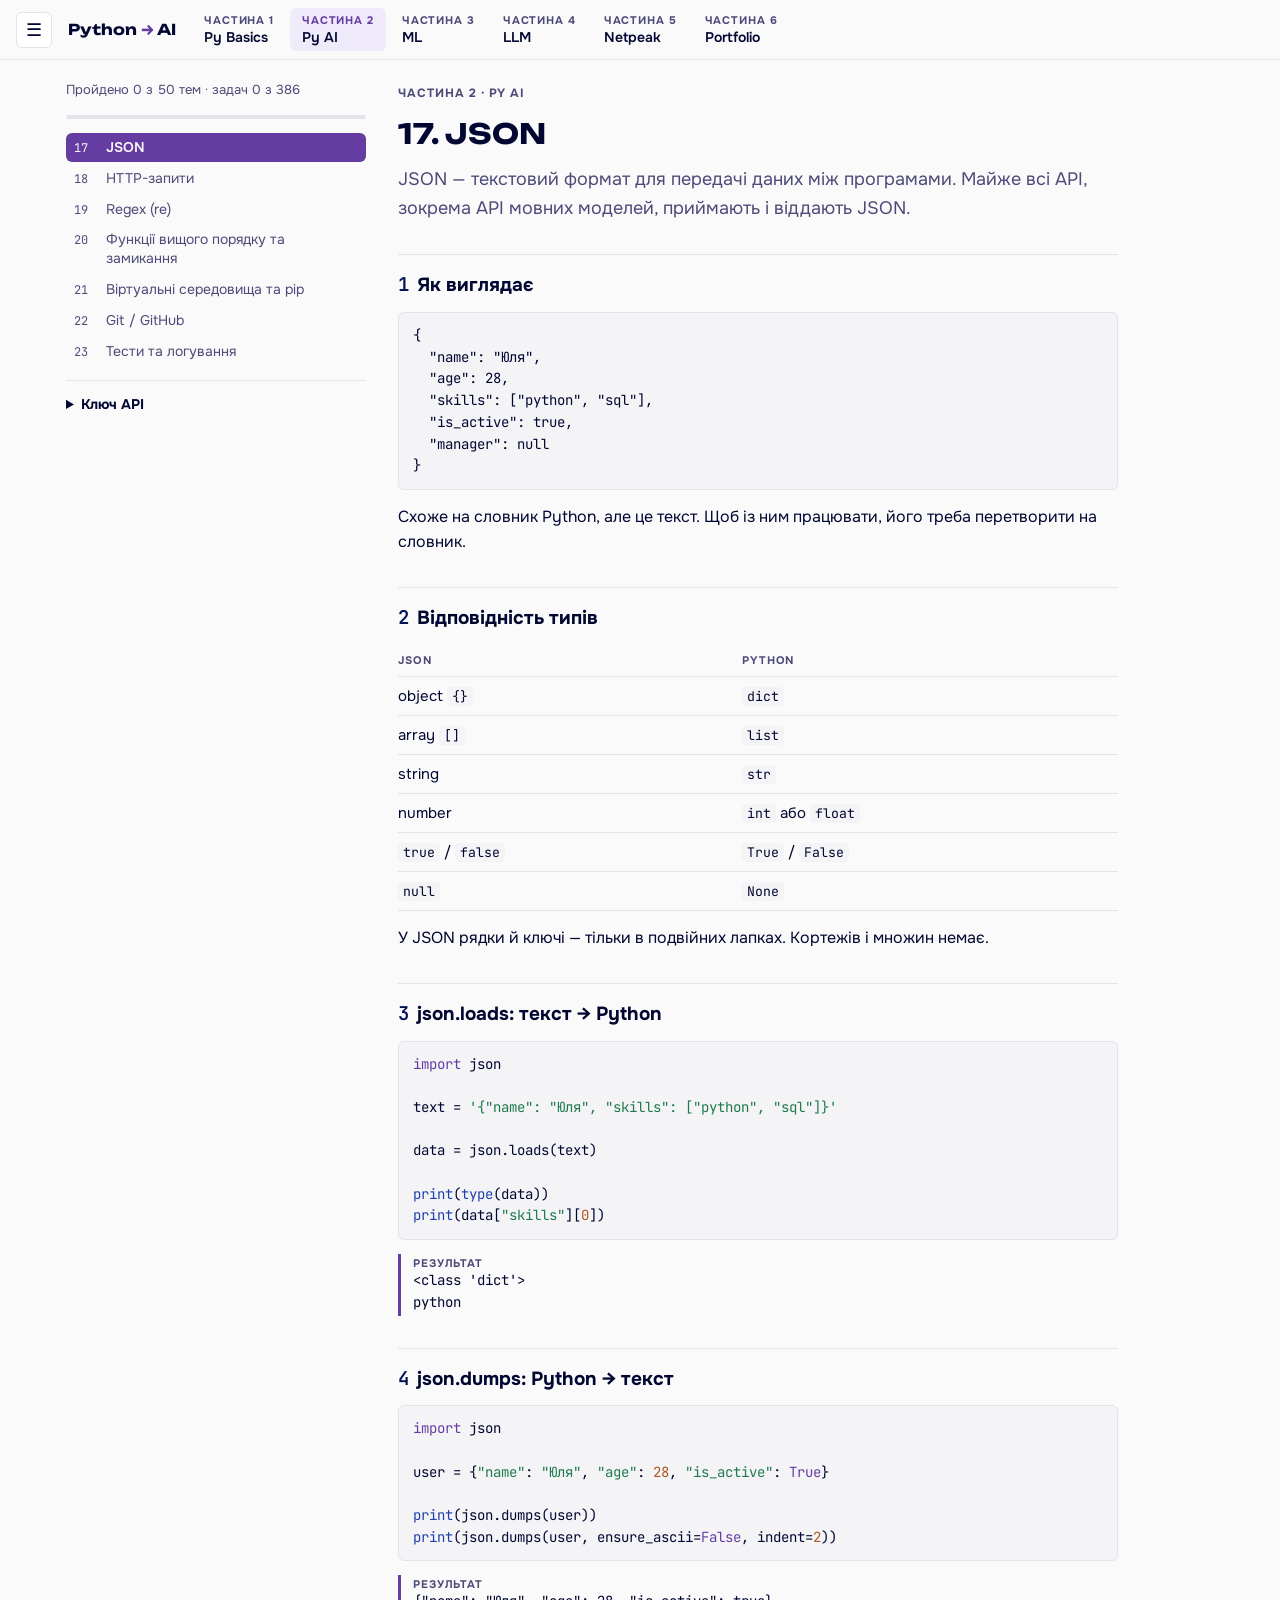
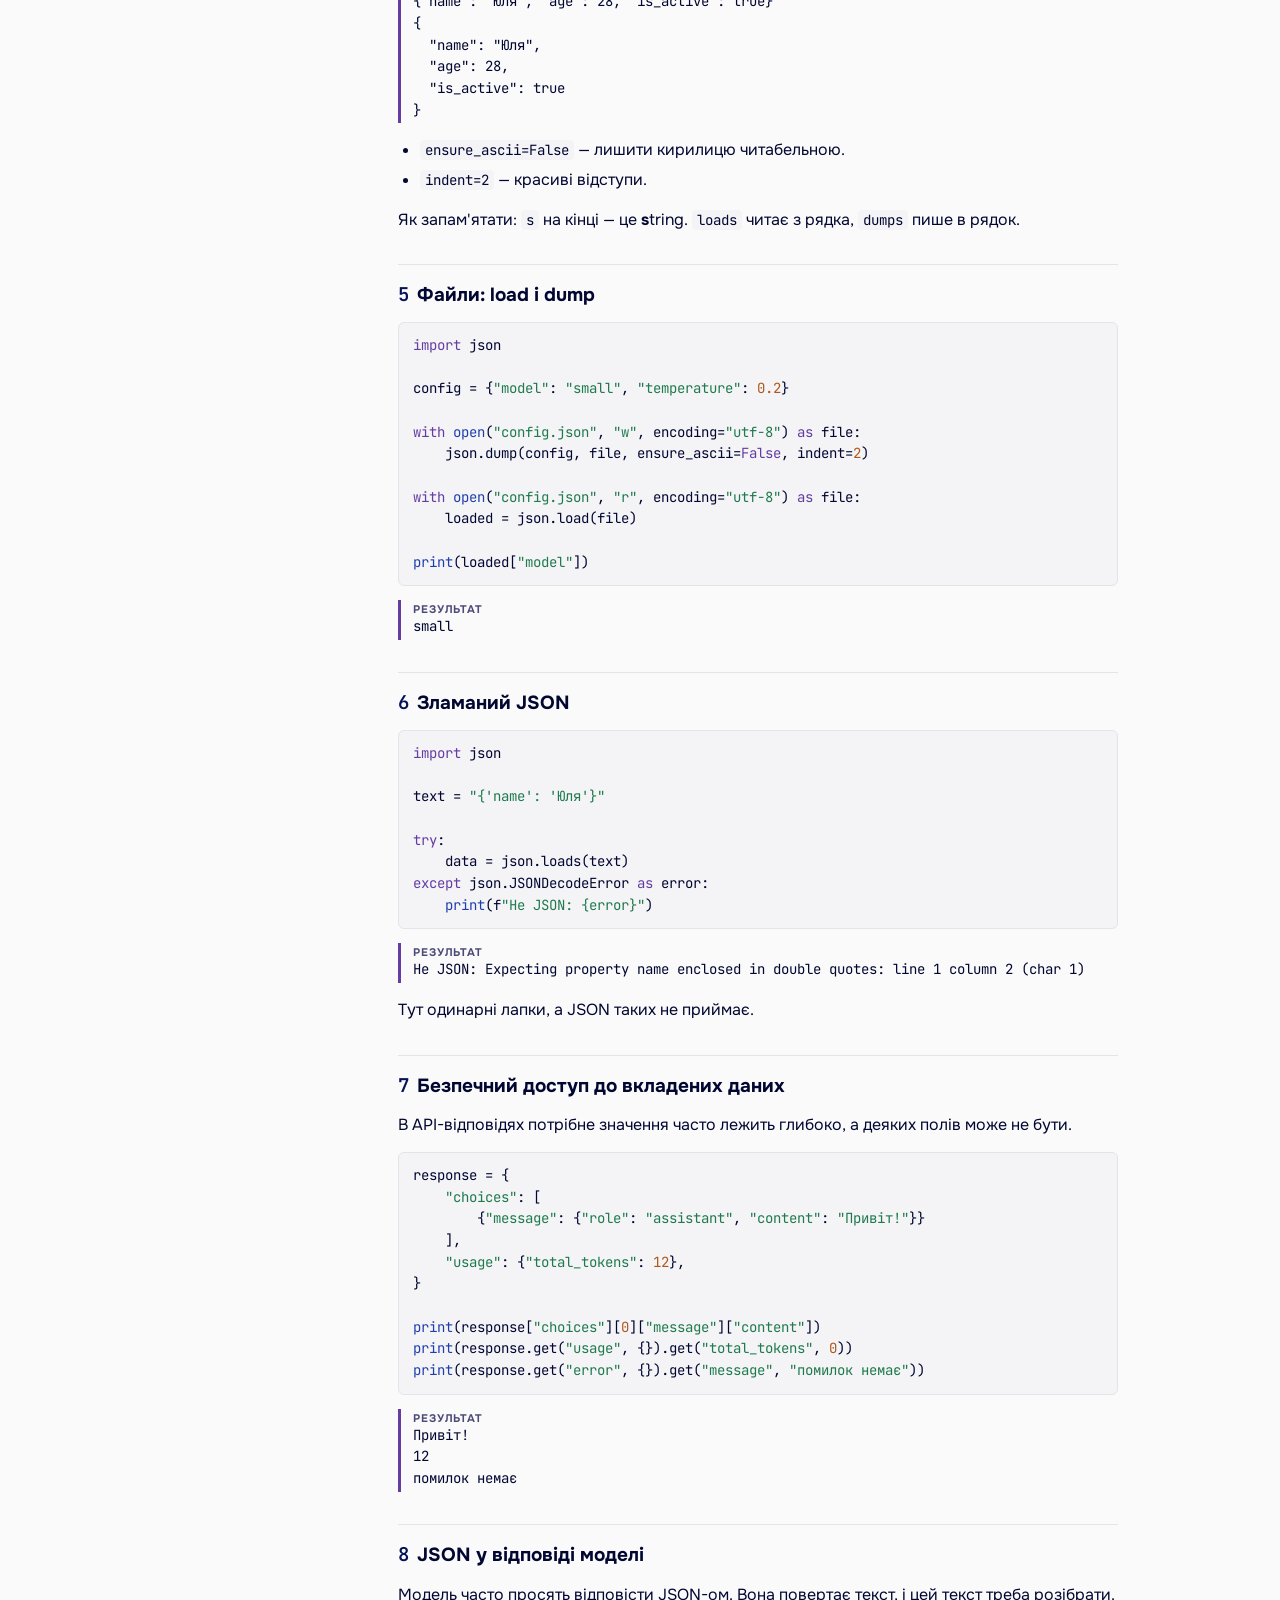
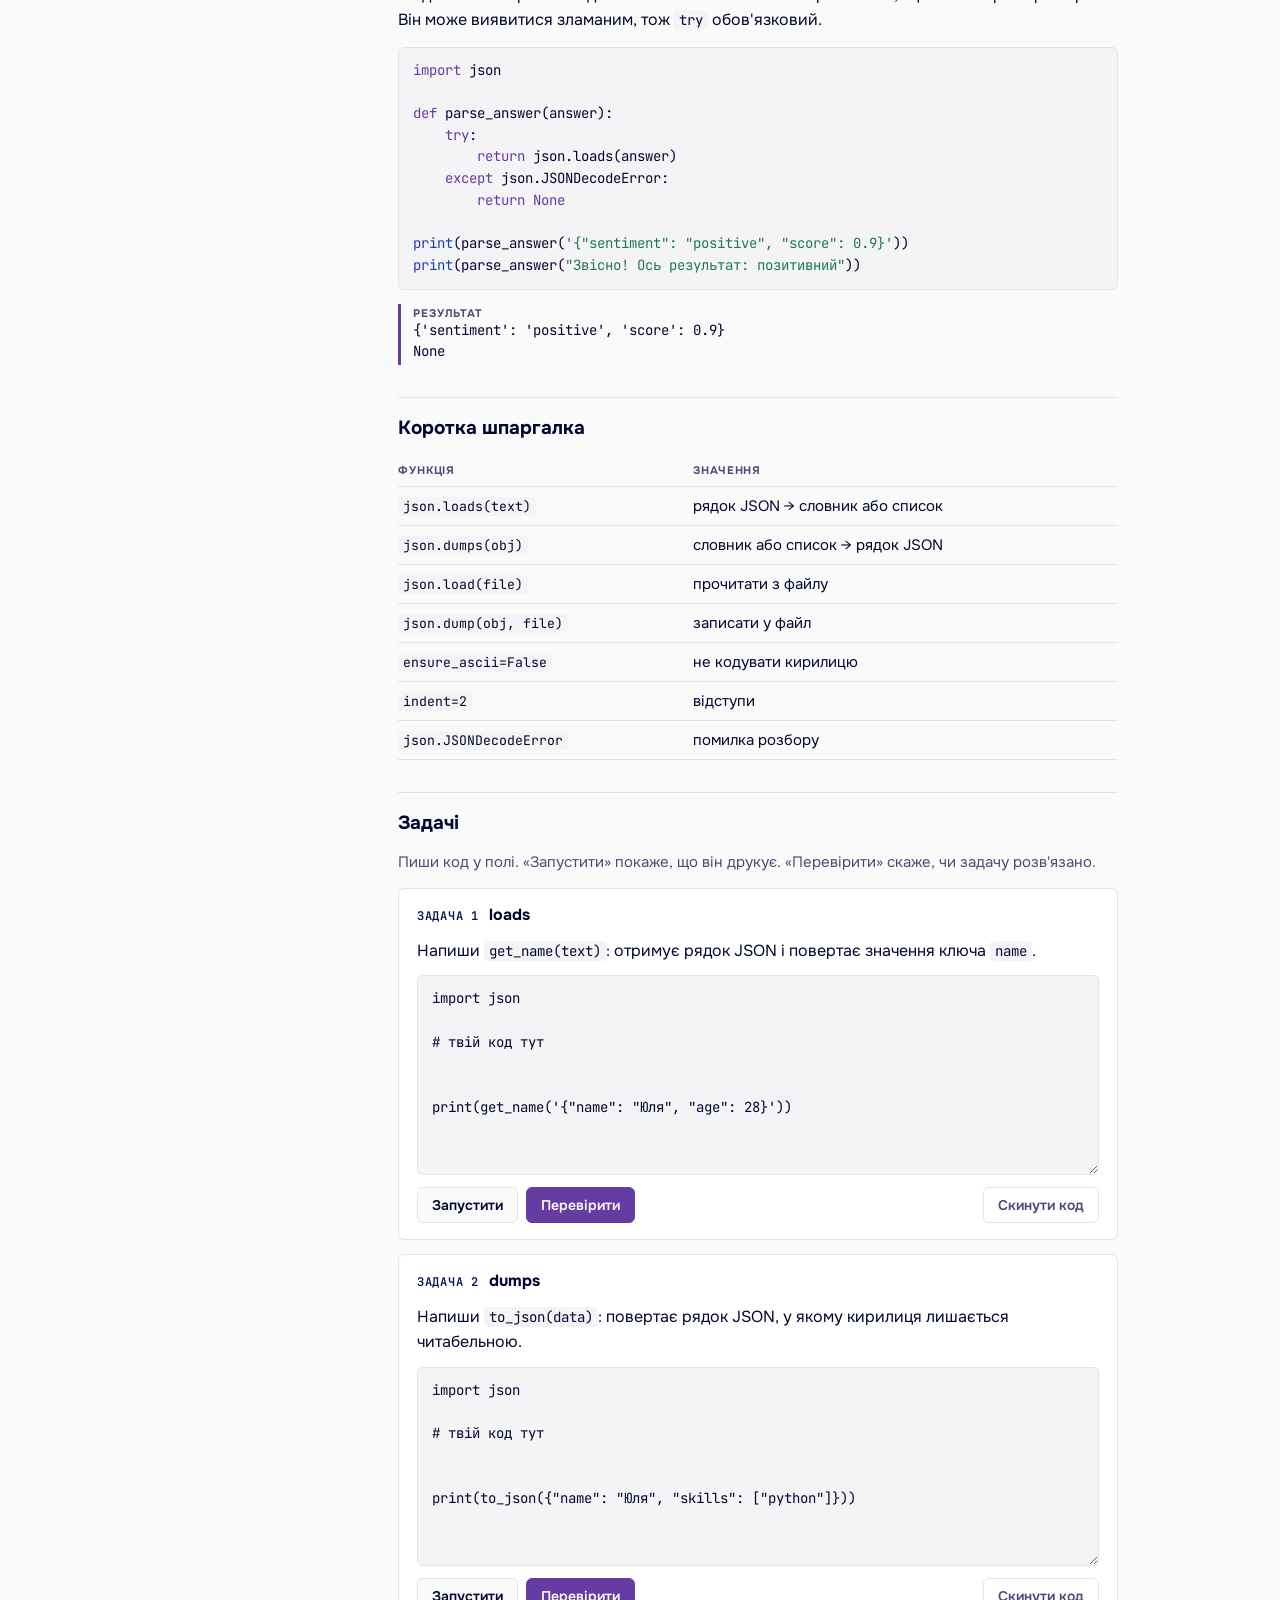
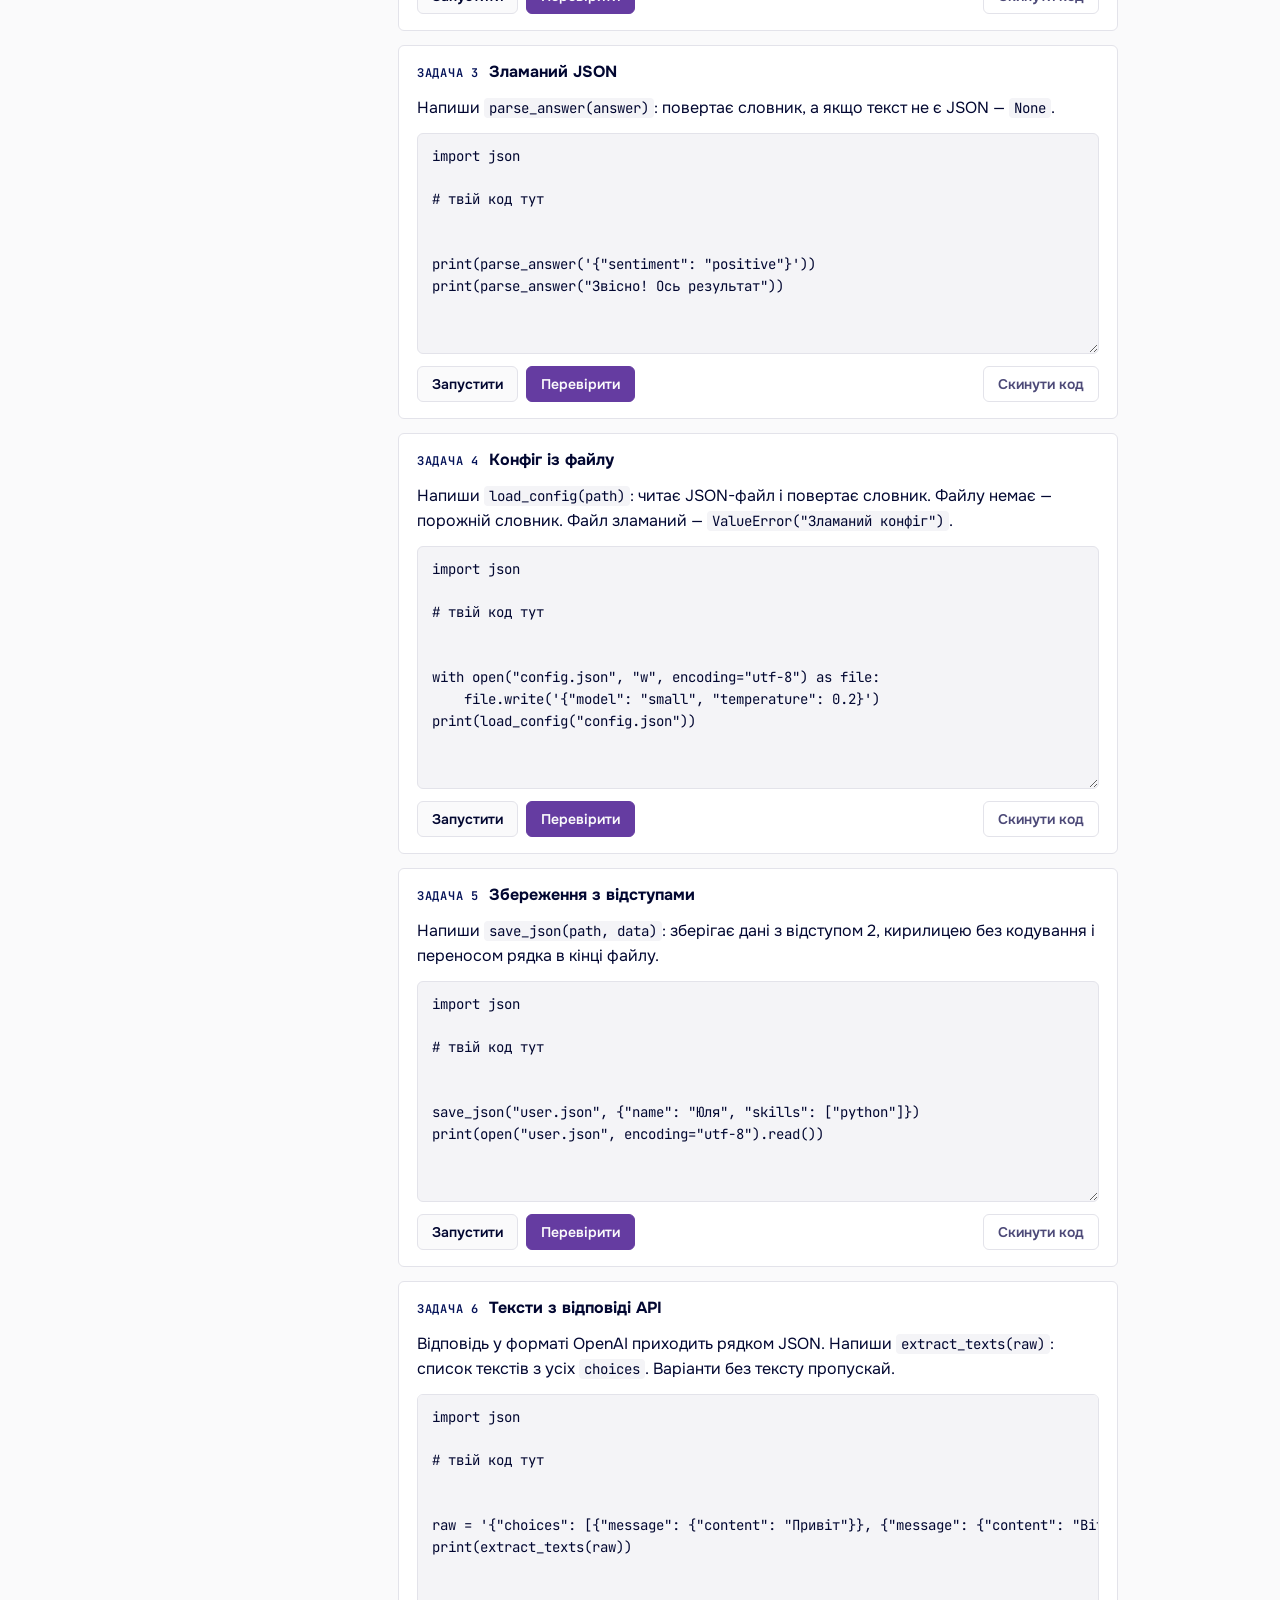
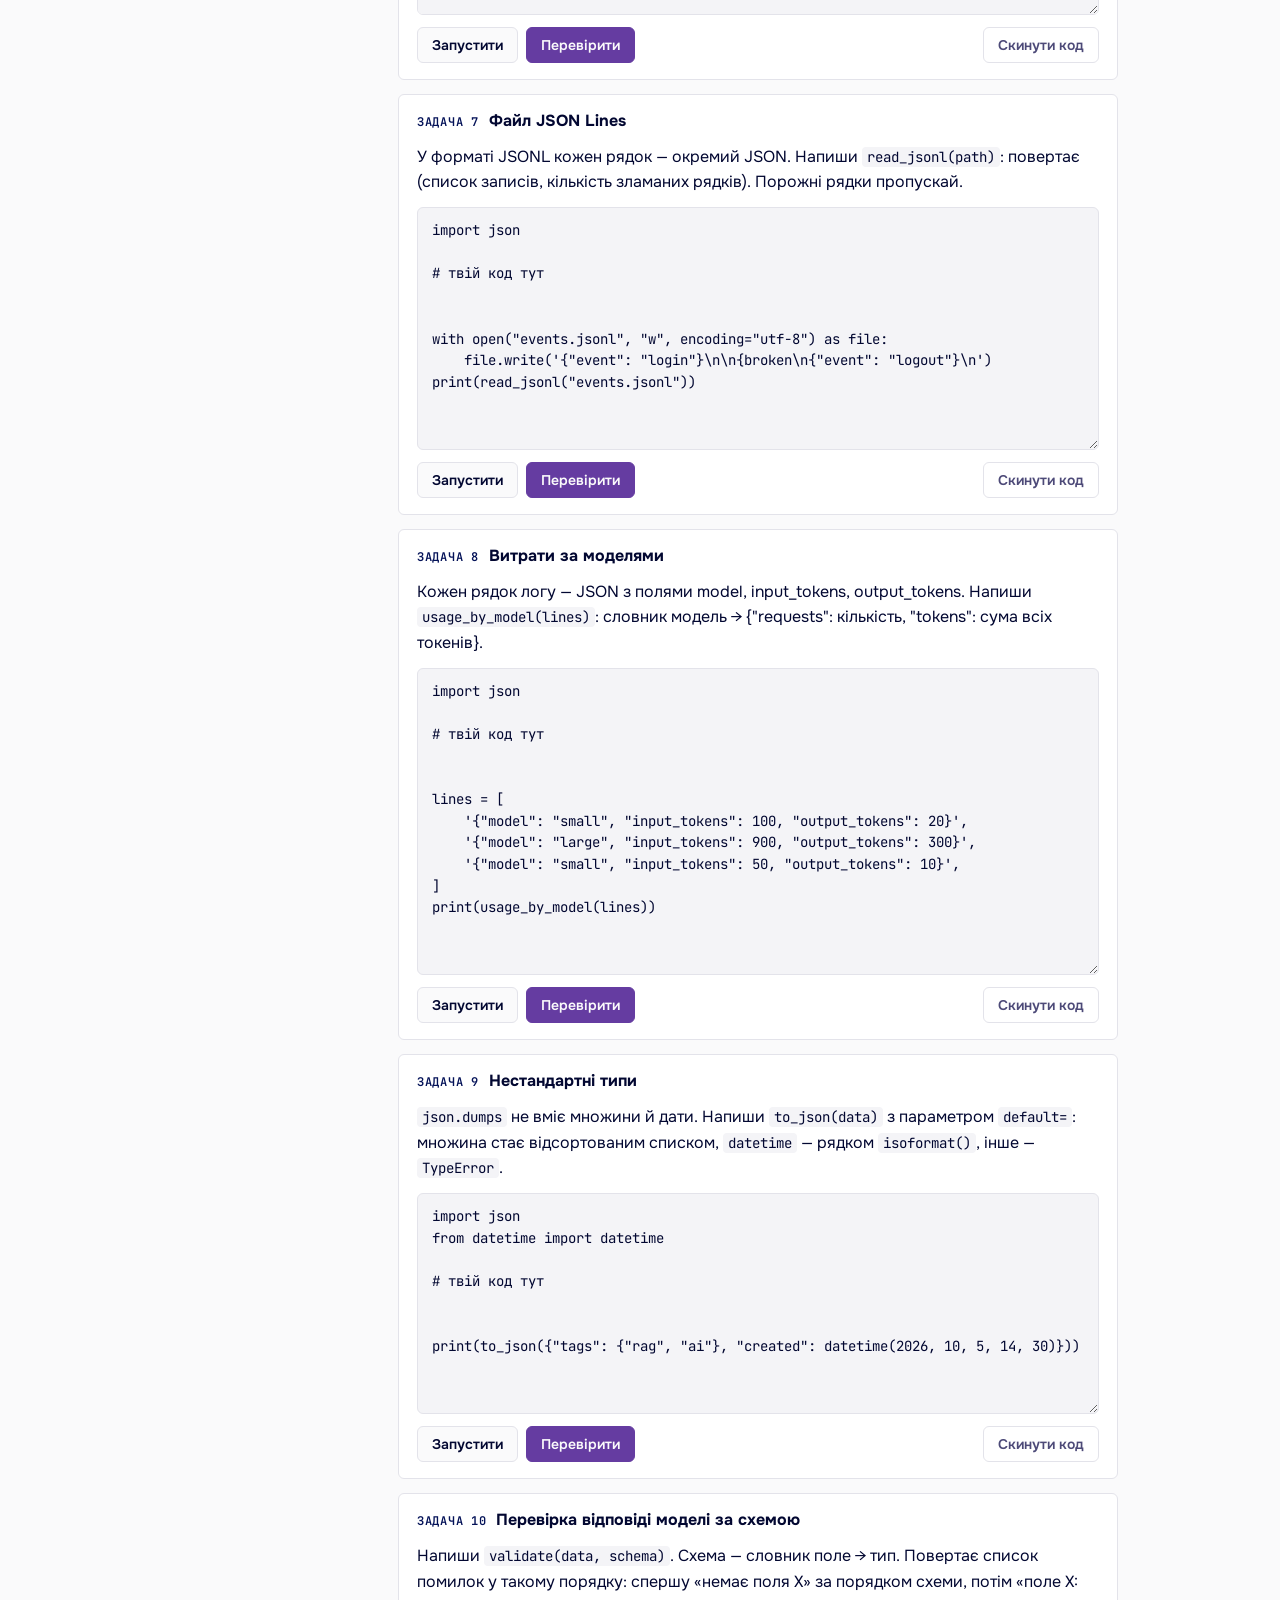
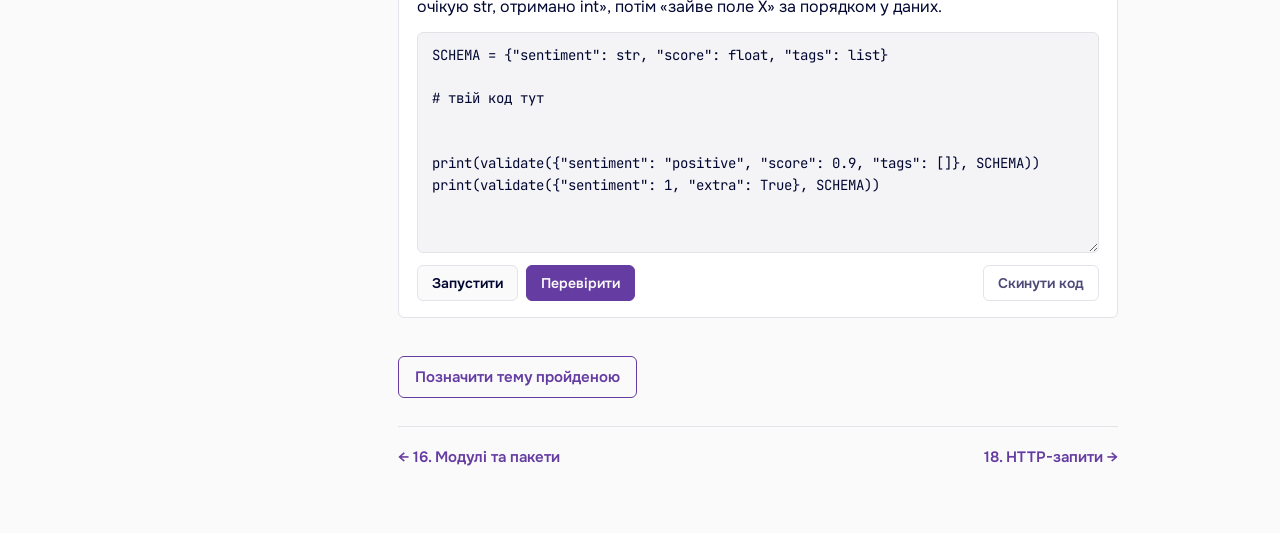
==== commit facbb1c4: "fix top menu items" ====
--- a/part-2.html
+++ b/part-2.html
@@ -15,7 +15,7 @@
 
 <!-- ===================== 17 ===================== -->
 <article class="lesson" id="t17">
-  <p class="eyebrow">Частина 2 · Python для AI-інженерії</p>
+  <p class="eyebrow">Частина 2 · Py AI</p>
   <h1>17. JSON</h1>
   <p class="lead">JSON — текстовий формат для передачі даних між програмами. Майже всі API, зокрема API мовних моделей, приймають і віддають JSON.</p>
 
@@ -144,7 +144,7 @@
 
 <!-- ===================== 18 ===================== -->
 <article class="lesson" id="t18">
-  <p class="eyebrow">Частина 2 · Python для AI-інженерії</p>
+  <p class="eyebrow">Частина 2 · Py AI</p>
   <h1>18. HTTP-запити</h1>
   <p class="lead">HTTP — спосіб, яким програми спілкуються через інтернет. Твоя програма надсилає запит, сервер повертає відповідь. Так працює і виклик мовної моделі.</p>
 
@@ -277,7 +277,7 @@
 
 <!-- ===================== 19 ===================== -->
 <article class="lesson" id="t19">
-  <p class="eyebrow">Частина 2 · Python для AI-інженерії</p>
+  <p class="eyebrow">Частина 2 · Py AI</p>
   <h1>19. Regex (re)</h1>
   <p class="lead">Регулярний вираз — це шаблон для пошуку в тексті. Не конкретне слово, а опис: «три цифри, дефіс, дві цифри».</p>
 
@@ -432,7 +432,7 @@
 
 <!-- ===================== 20 ===================== -->
 <article class="lesson" id="t20">
-  <p class="eyebrow">Частина 2 · Python для AI-інженерії</p>
+  <p class="eyebrow">Частина 2 · Py AI</p>
   <h1>20. Функції вищого порядку та замикання</h1>
   <p class="lead">У Python функція — це звичайне значення. Її можна покласти у змінну, передати в іншу функцію або повернути з функції. На цьому тримаються декоратори.</p>
 
@@ -620,7 +620,7 @@
 
 <!-- ===================== 21 ===================== -->
 <article class="lesson" id="t21">
-  <p class="eyebrow">Частина 2 · Python для AI-інженерії</p>
+  <p class="eyebrow">Частина 2 · Py AI</p>
   <h1>21. Віртуальні середовища та pip</h1>
   <p class="lead">Віртуальне середовище — окрема папка з власним набором бібліотек для одного проєкту. Проєкти не заважають один одному, а список залежностей можна передати іншій людині.</p>
 
@@ -706,7 +706,7 @@
 
 <!-- ===================== 22 ===================== -->
 <article class="lesson" id="t22">
-  <p class="eyebrow">Частина 2 · Python для AI-інженерії</p>
+  <p class="eyebrow">Частина 2 · Py AI</p>
   <h1>22. Git / GitHub</h1>
   <p class="lead">Git зберігає історію змін у проєкті. GitHub — сайт, де ця історія лежить в інтернеті, щоб над кодом можна було працювати командою і показувати його роботодавцю.</p>
 
@@ -835,7 +835,7 @@
 
 <!-- ===================== 23 ===================== -->
 <article class="lesson" id="t23">
-  <p class="eyebrow">Частина 2 · Python для AI-інженерії</p>
+  <p class="eyebrow">Частина 2 · Py AI</p>
   <h1>23. Тести та логування</h1>
   <p class="lead">Тест — це код, який перевіряє твій код. Лог — це записи про те, що програма робила. На співбесіді джуна часто питають: «Як ти перевіряєш, що код працює?» Відповідь «запускаю і дивлюся» не підходить.</p>
 
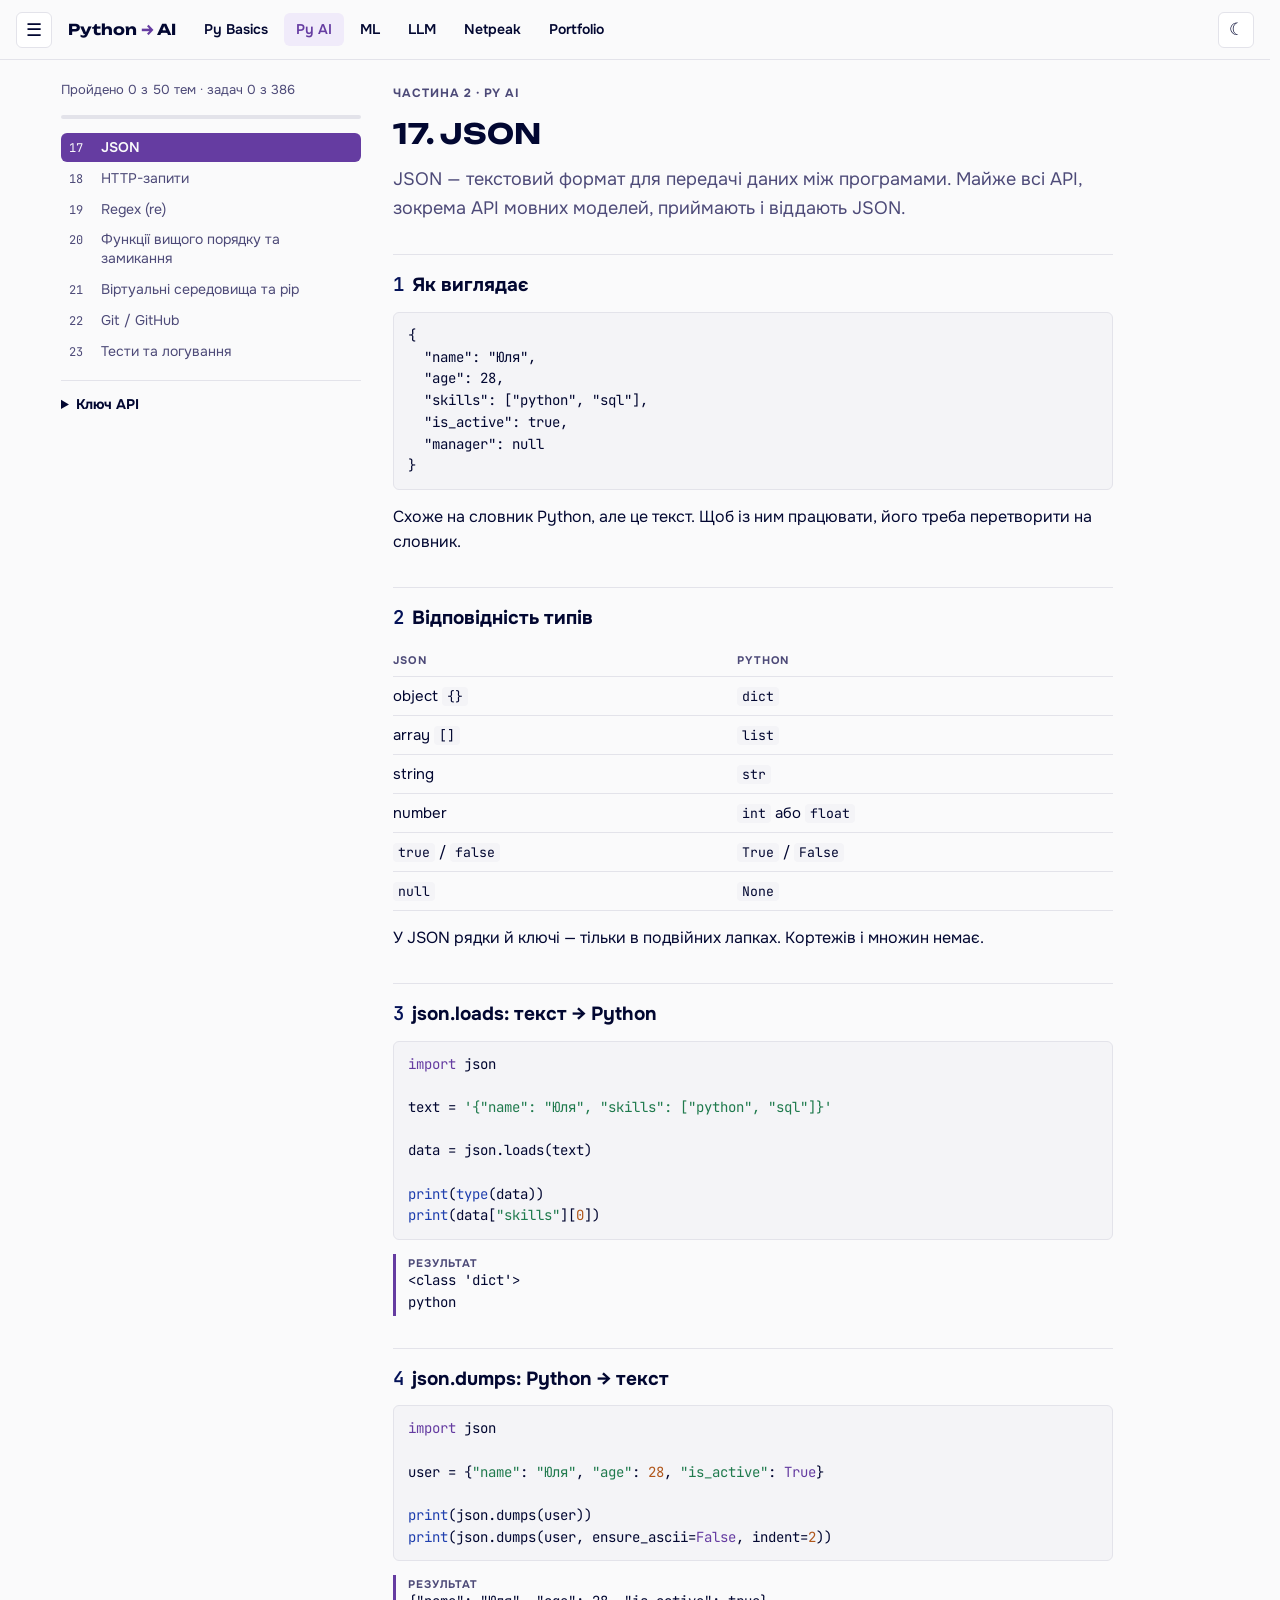
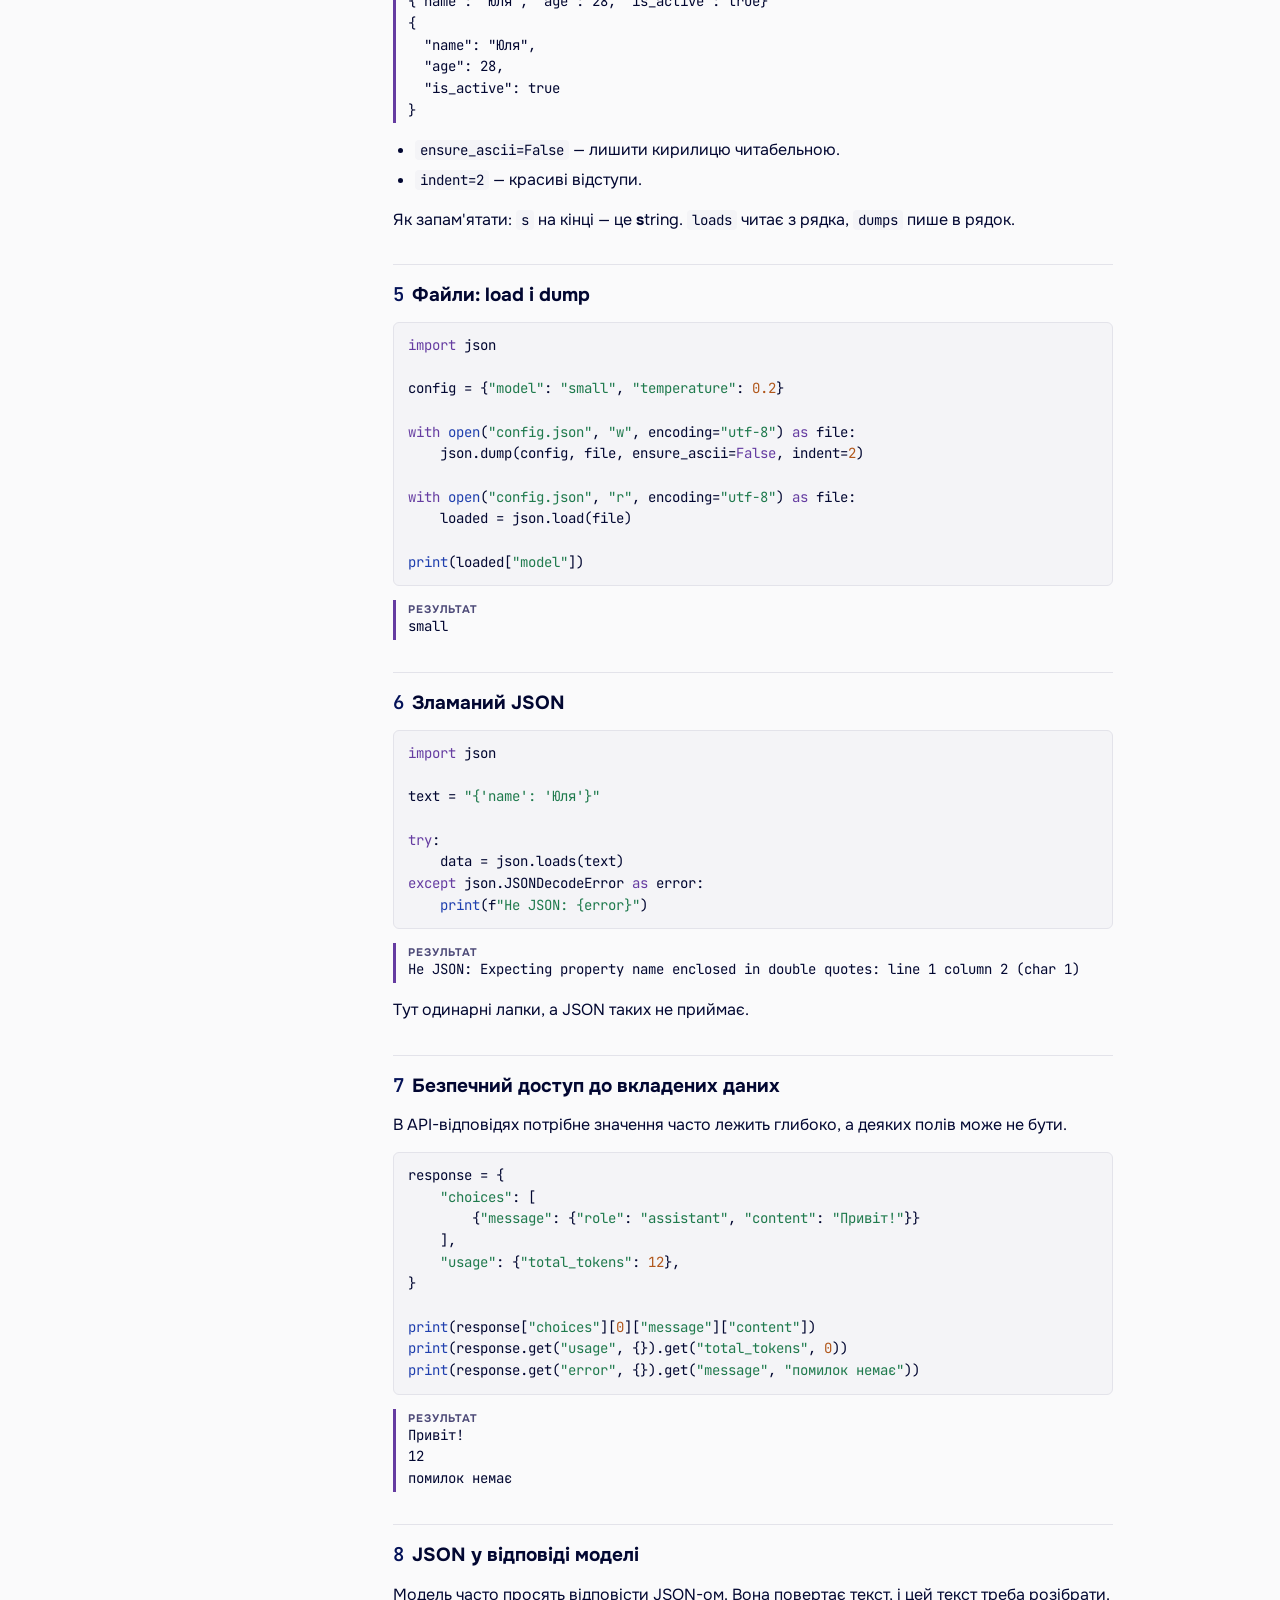
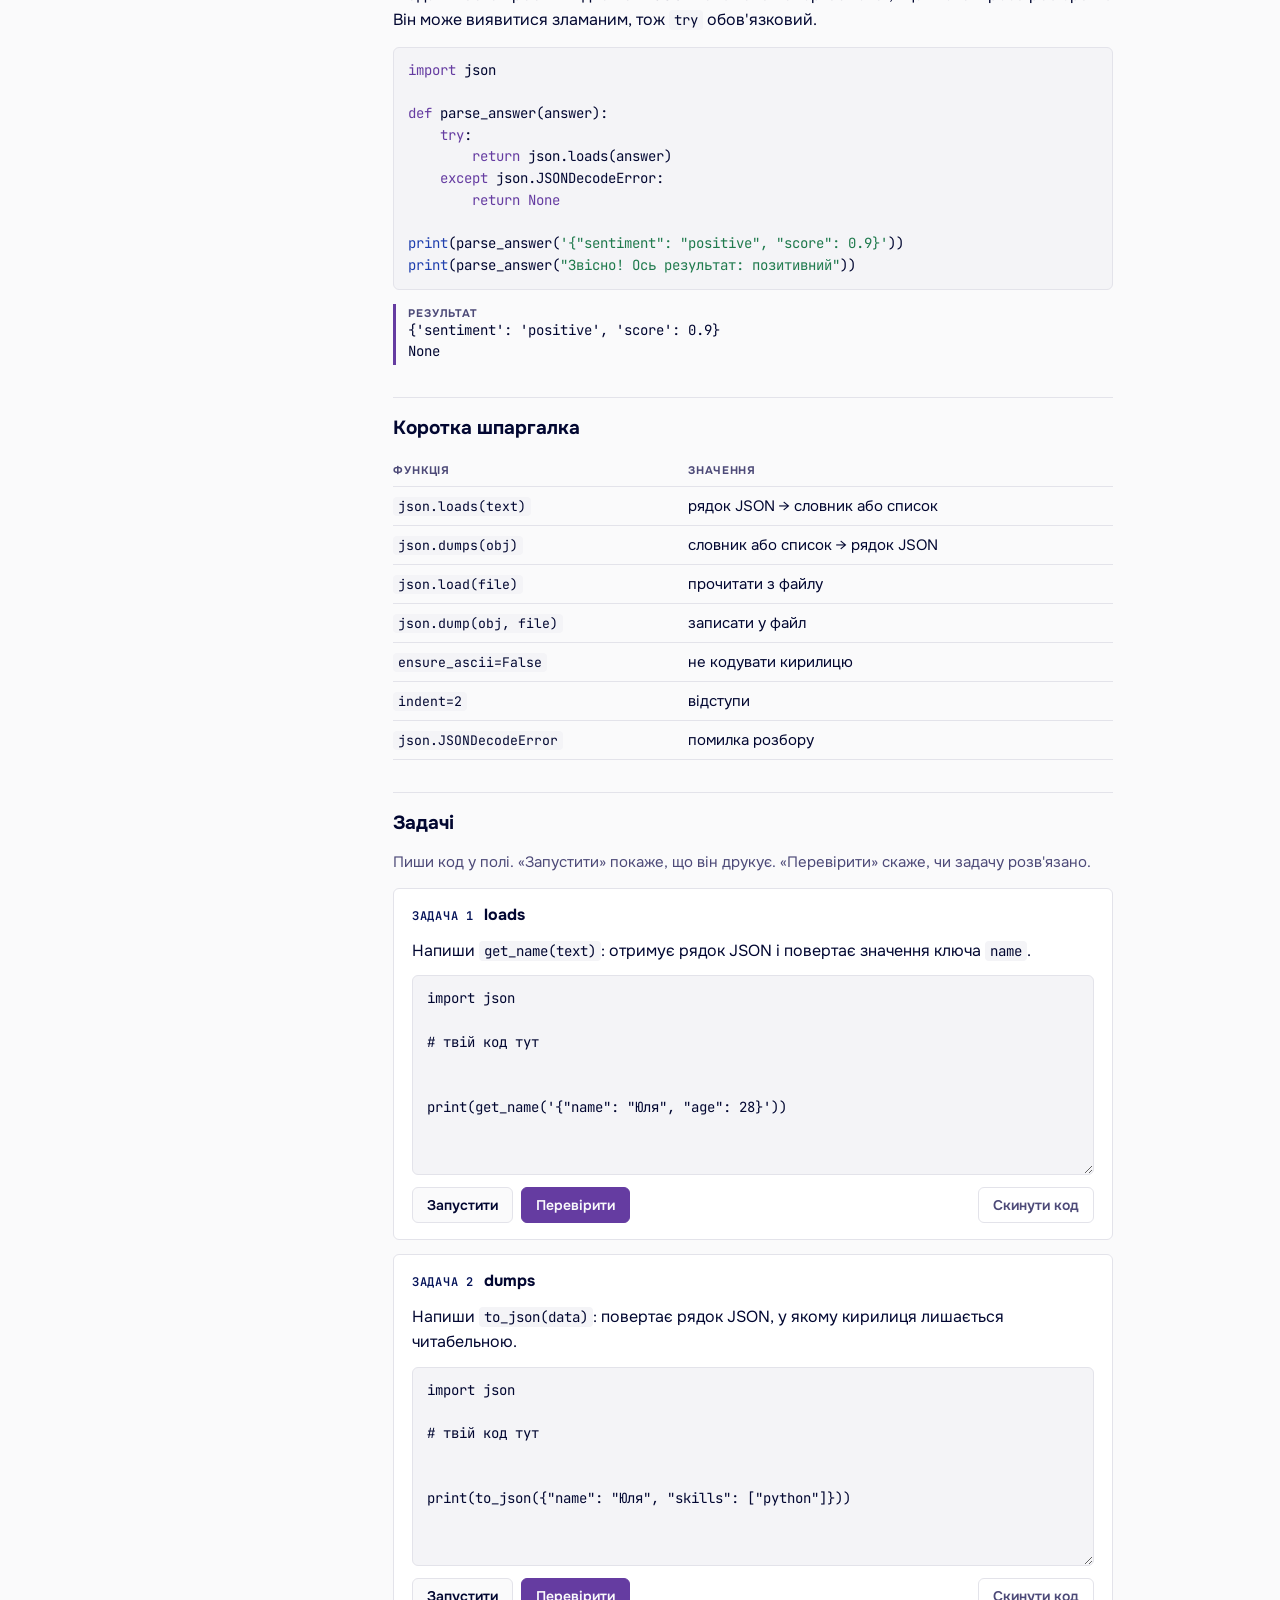
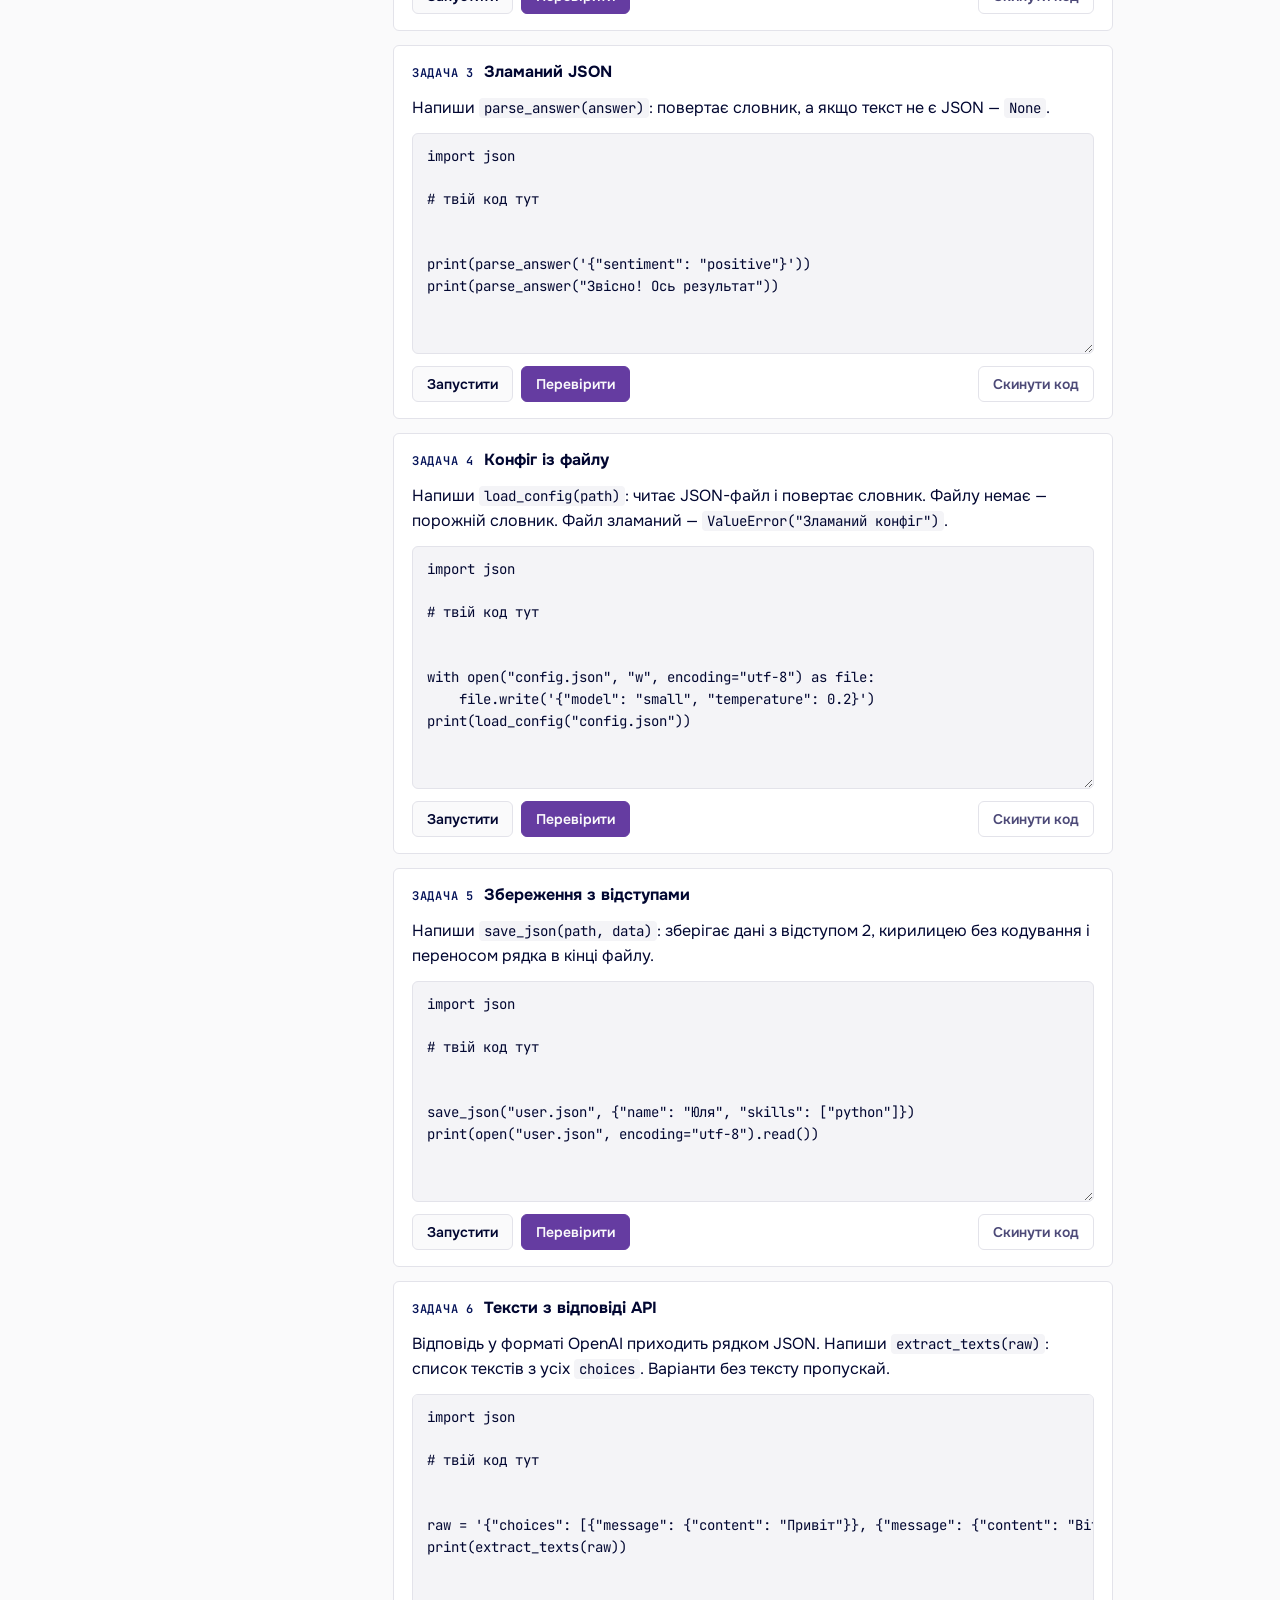
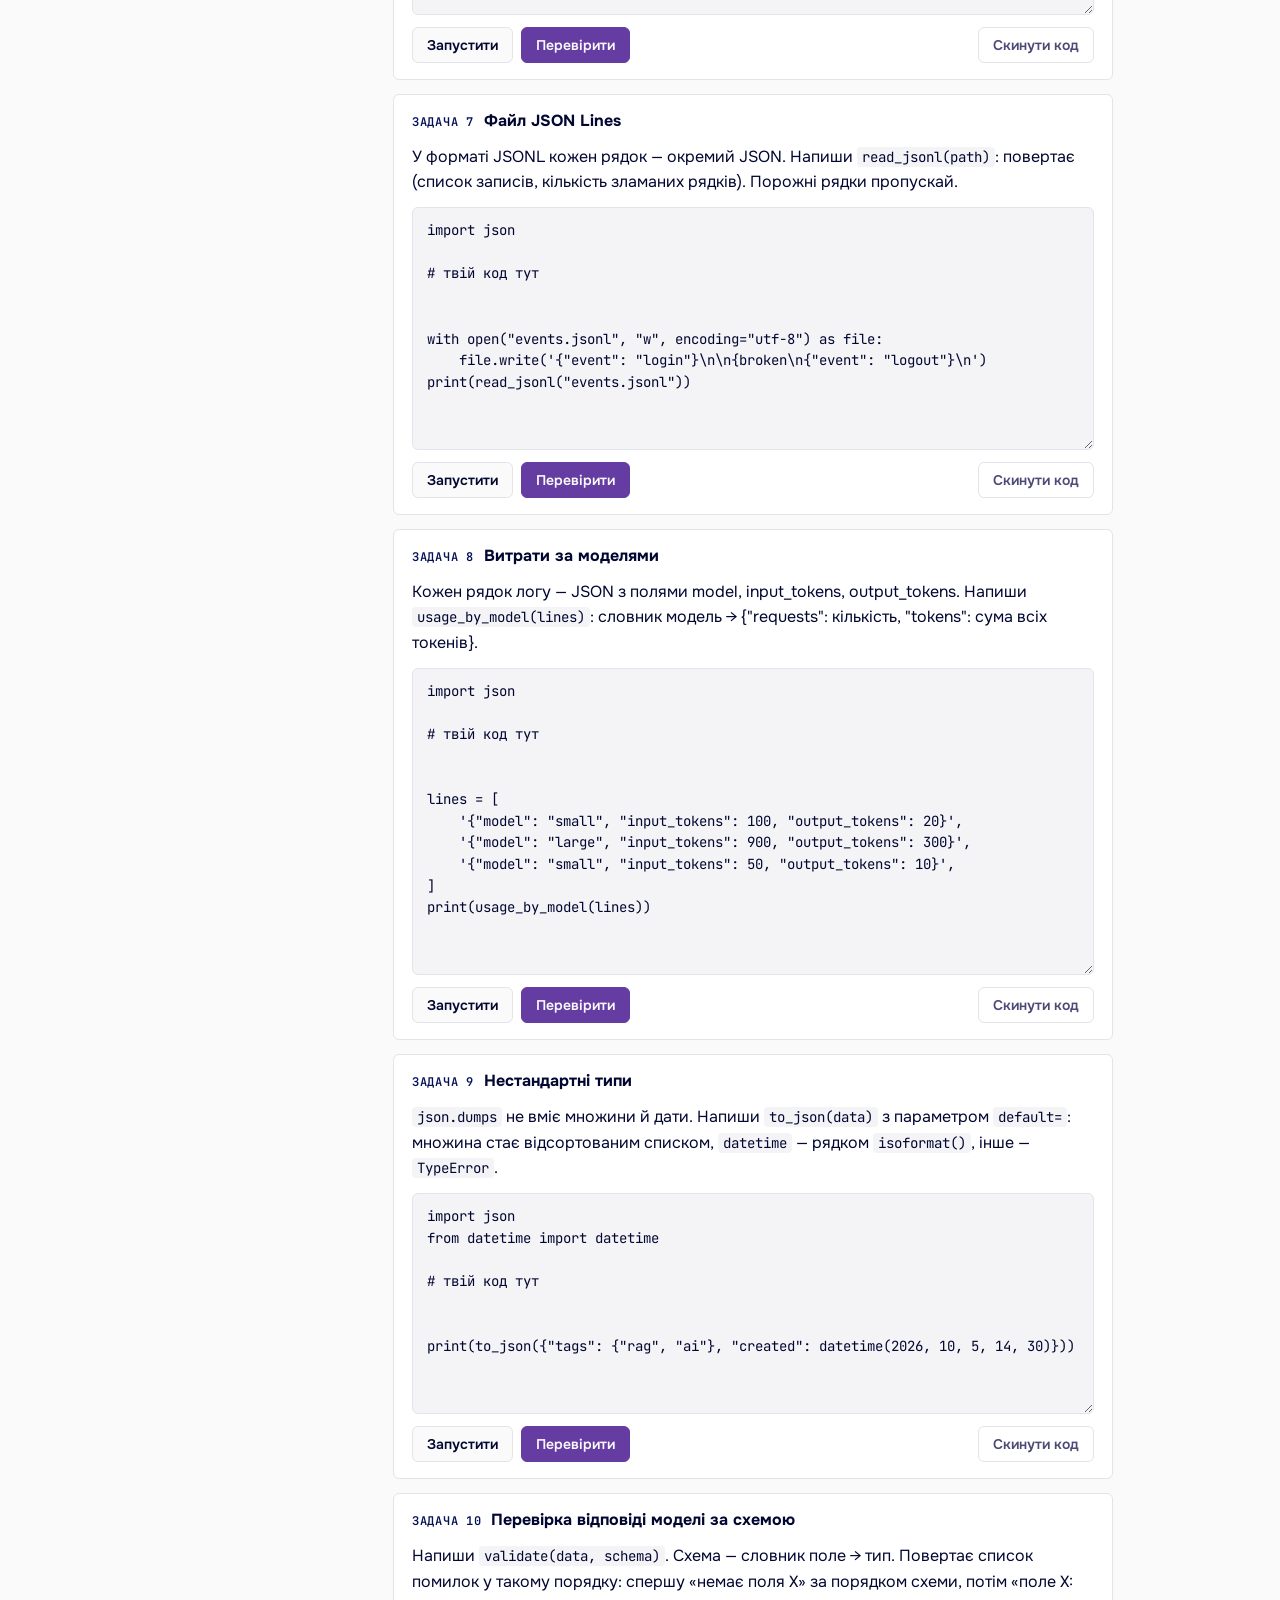
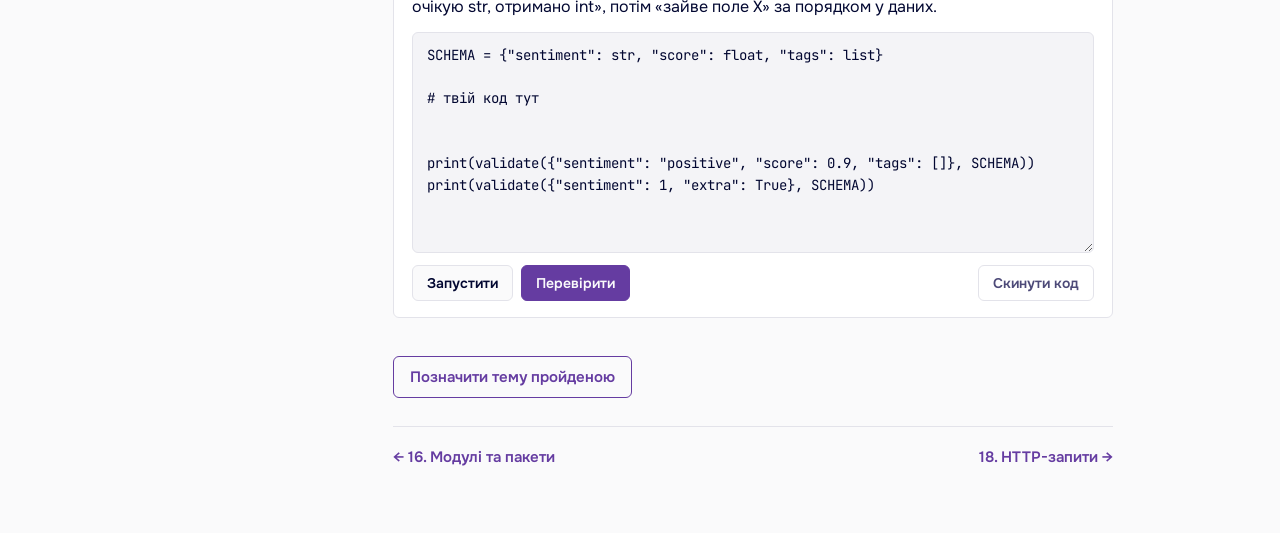
==== commit 4107e4e6: "ui fixes" ====
--- a/part-2.html
+++ b/part-2.html
@@ -6,6 +6,7 @@
 <title>Конспект Python і LLM</title>
 <link rel="stylesheet" href="https://fonts.googleapis.com/css2?family=JetBrains+Mono:wght@400;600&family=Onest:wght@400;500;600;700&family=Unbounded:wght@500;700&display=swap">
 <link rel="stylesheet" href="styles.css">
+<script>try { var t = JSON.parse(localStorage.getItem("konspekt-theme")); if (t === "dark" || t === "light") document.documentElement.setAttribute("data-theme", t); } catch (e) {}</script>
 </head>
 <body>
 <div class="shell">
--- a/styles.css
+++ b/styles.css
@@ -51,13 +51,15 @@
   font-size: 16px;
   line-height: 1.6;
 }
+html { scrollbar-gutter: stable; }
 .shell {
   display: grid;
   grid-template-columns: 300px minmax(0, 1fr);
   max-width: 1180px;
   margin: 0 auto;
   padding-inline: 16px;
-  gap: 32px;
+  column-gap: 32px;
+  transition: grid-template-columns 0.25s ease, column-gap 0.25s ease;
 }
 
 /* ---------- scrollbars ---------- */
@@ -91,7 +93,23 @@
   border-radius: 6px;
   cursor: pointer;
 }
-.side-toggle:hover { border-color: var(--accent); }
+.side-toggle:hover, .theme-toggle:hover { border-color: var(--accent); }
+.theme-toggle {
+  flex: none;
+  width: 36px;
+  height: 36px;
+  font-size: 17px;
+  line-height: 1;
+  color: var(--fg);
+  background: var(--surface);
+  border: 1px solid var(--line);
+  border-radius: 6px;
+  cursor: pointer;
+}
+.theme-toggle:focus-visible { outline: 2px solid var(--accent); outline-offset: 2px; }
+@media (prefers-reduced-motion: reduce) {
+  .shell, .side { transition: none; }
+}
 .brand {
   flex: none;
   font-family: var(--font-display);
@@ -105,18 +123,17 @@
 .part-tab {
   flex: none;
   display: flex;
-  flex-direction: column;
-  padding: 5px 12px;
+  align-items: center;
+  padding: 7px 12px;
   border-radius: 6px;
   text-decoration: none;
   line-height: 1.3;
   white-space: nowrap;
 }
-.part-num { font-size: 11px; font-weight: 700; letter-spacing: 0.08em; text-transform: uppercase; color: var(--muted); }
 .part-name { font-size: 14px; font-weight: 600; color: var(--fg); }
 .part-tab:hover { background: var(--code-bg); }
 .part-tab[aria-current="true"] { background: var(--accent-soft); }
-.part-tab[aria-current="true"] .part-num { color: var(--accent); }
+.part-tab[aria-current="true"] .part-name { color: var(--accent); }
 
 /* ---------- sidebar: topics of the current part ---------- */
 .side {
@@ -129,9 +146,11 @@
   display: flex;
   flex-direction: column;
   gap: 14px;
-}
-body.side-hidden .side { display: none; }
-body.side-hidden .shell { grid-template-columns: minmax(0, 1fr); }
+  min-width: 0;
+  transition: opacity 0.2s ease, visibility 0.25s;
+}
+body.side-hidden .shell { grid-template-columns: 0px minmax(0, 1fr); column-gap: 0px; }
+body.side-hidden .side { visibility: hidden; opacity: 0; }
 .progress { font-size: 13px; color: var(--muted); margin: 0; }
 .nav { display: flex; flex-direction: column; }
 .part { display: flex; flex-direction: column; gap: 2px; }
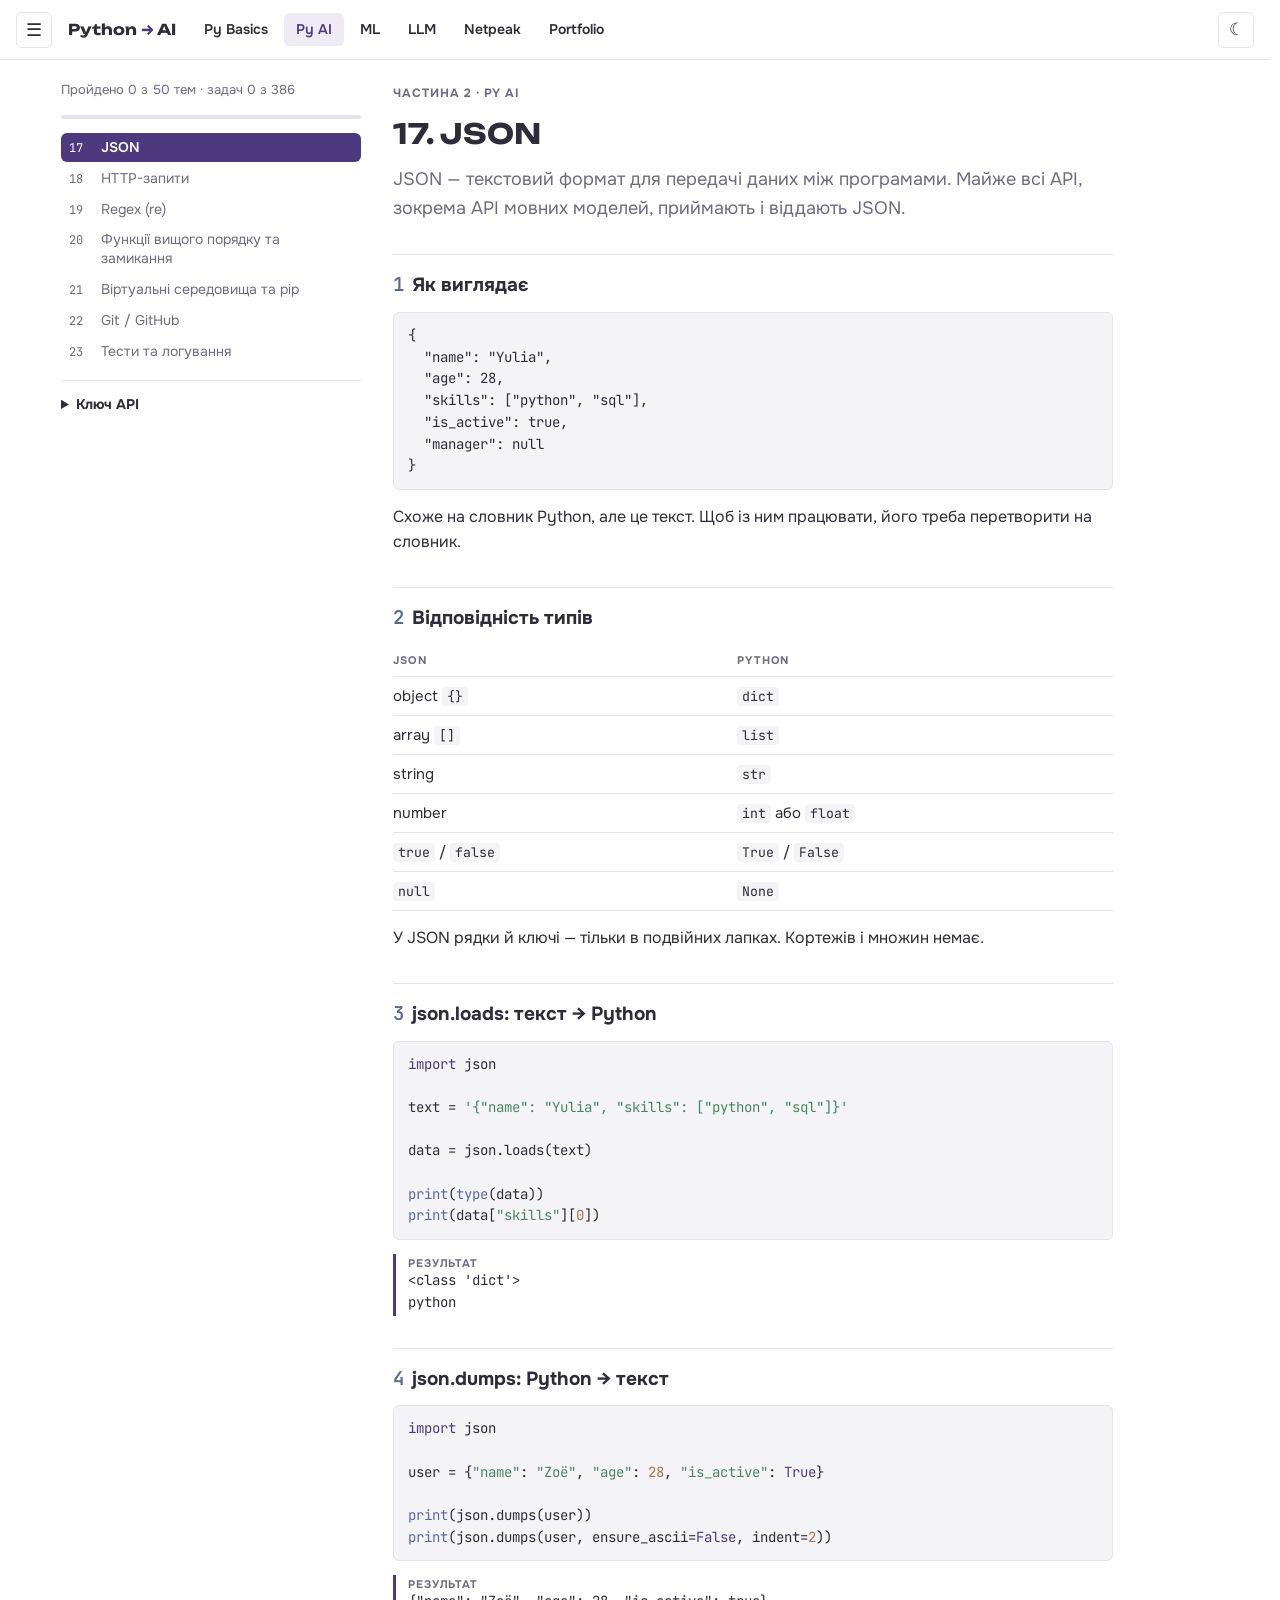
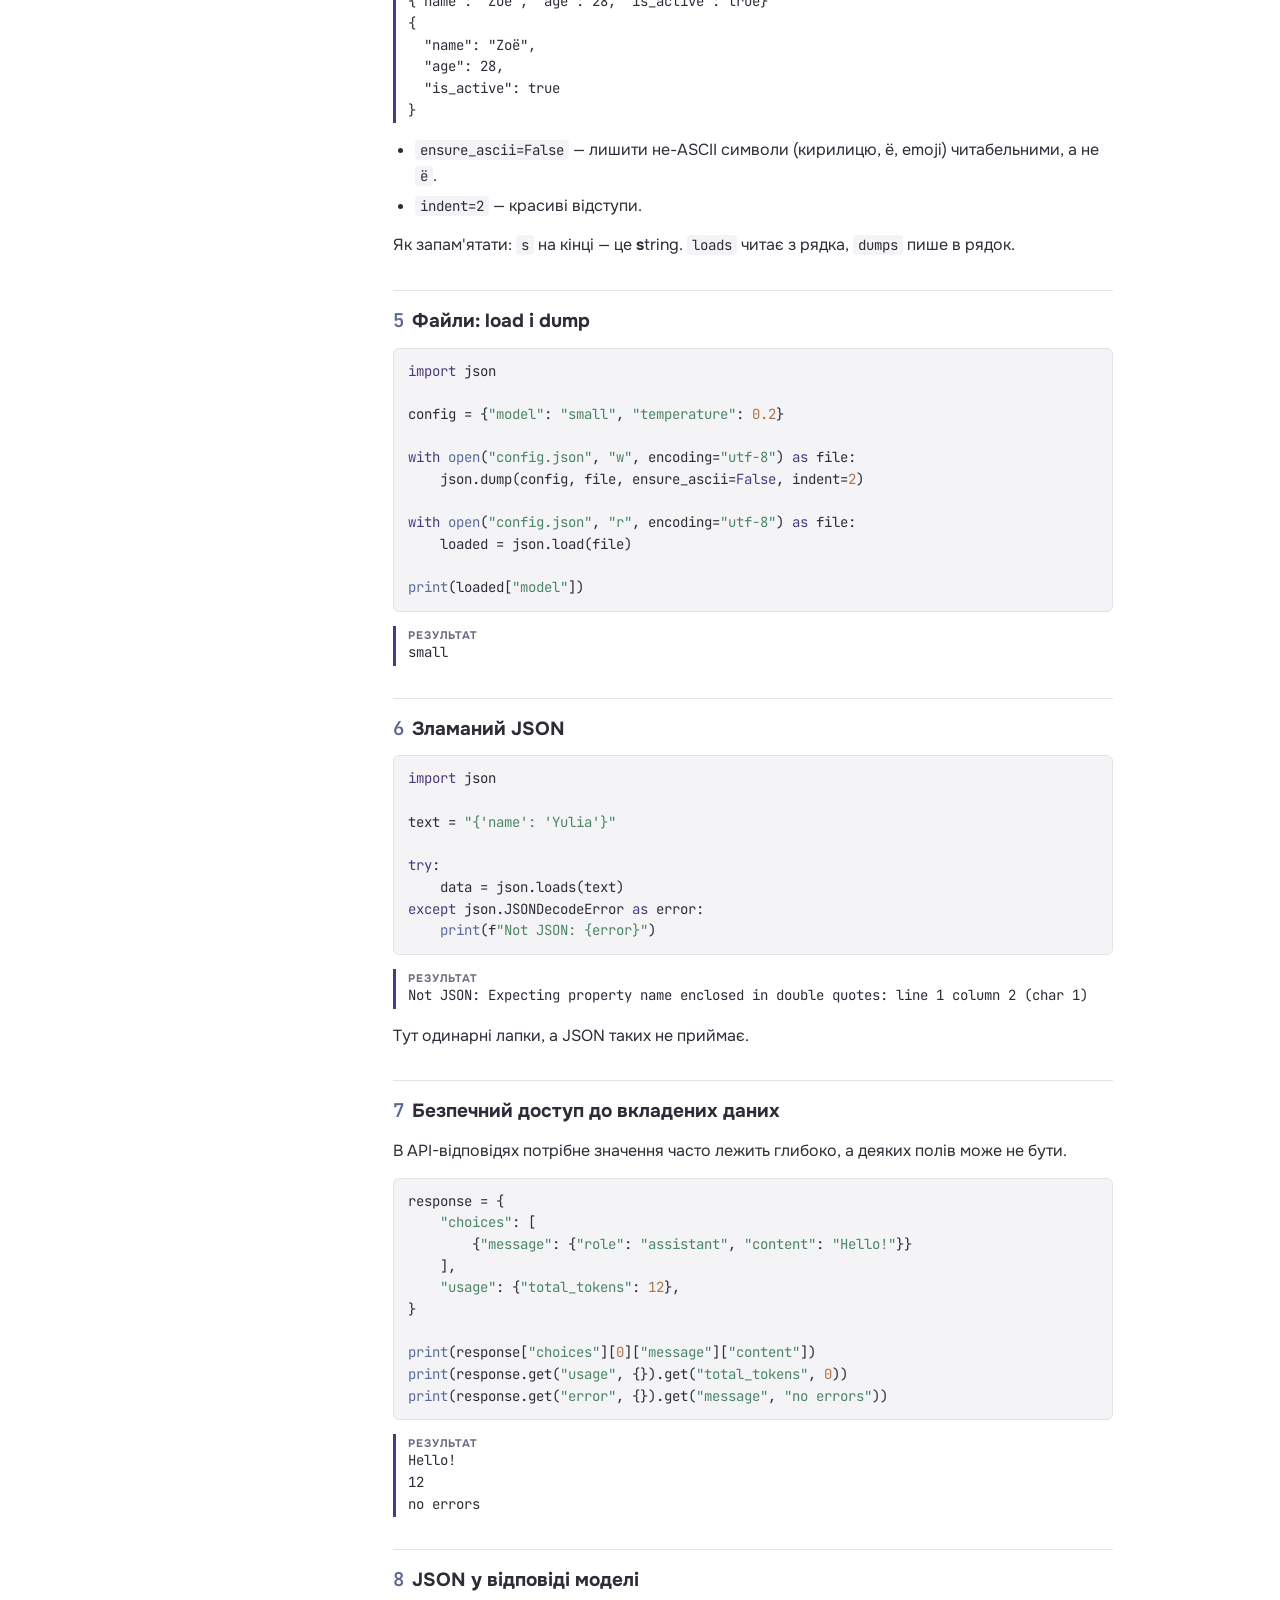
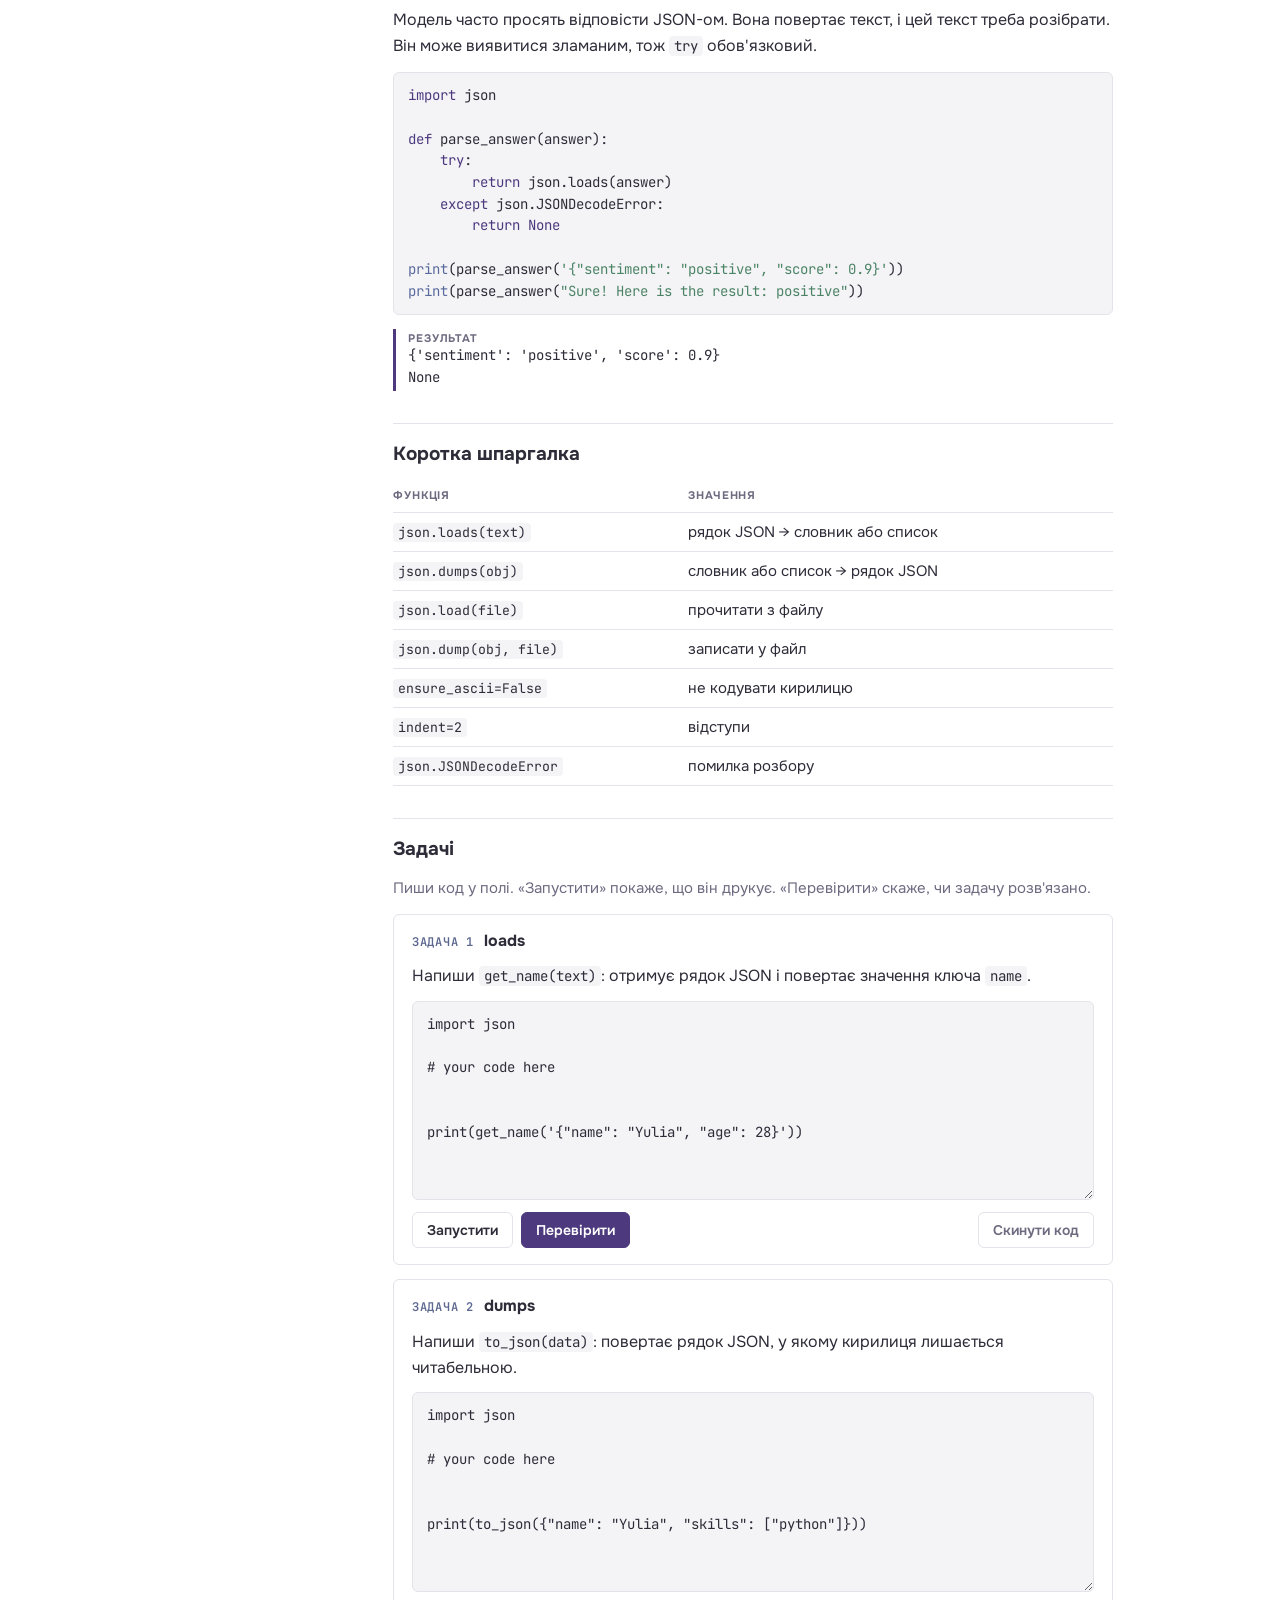
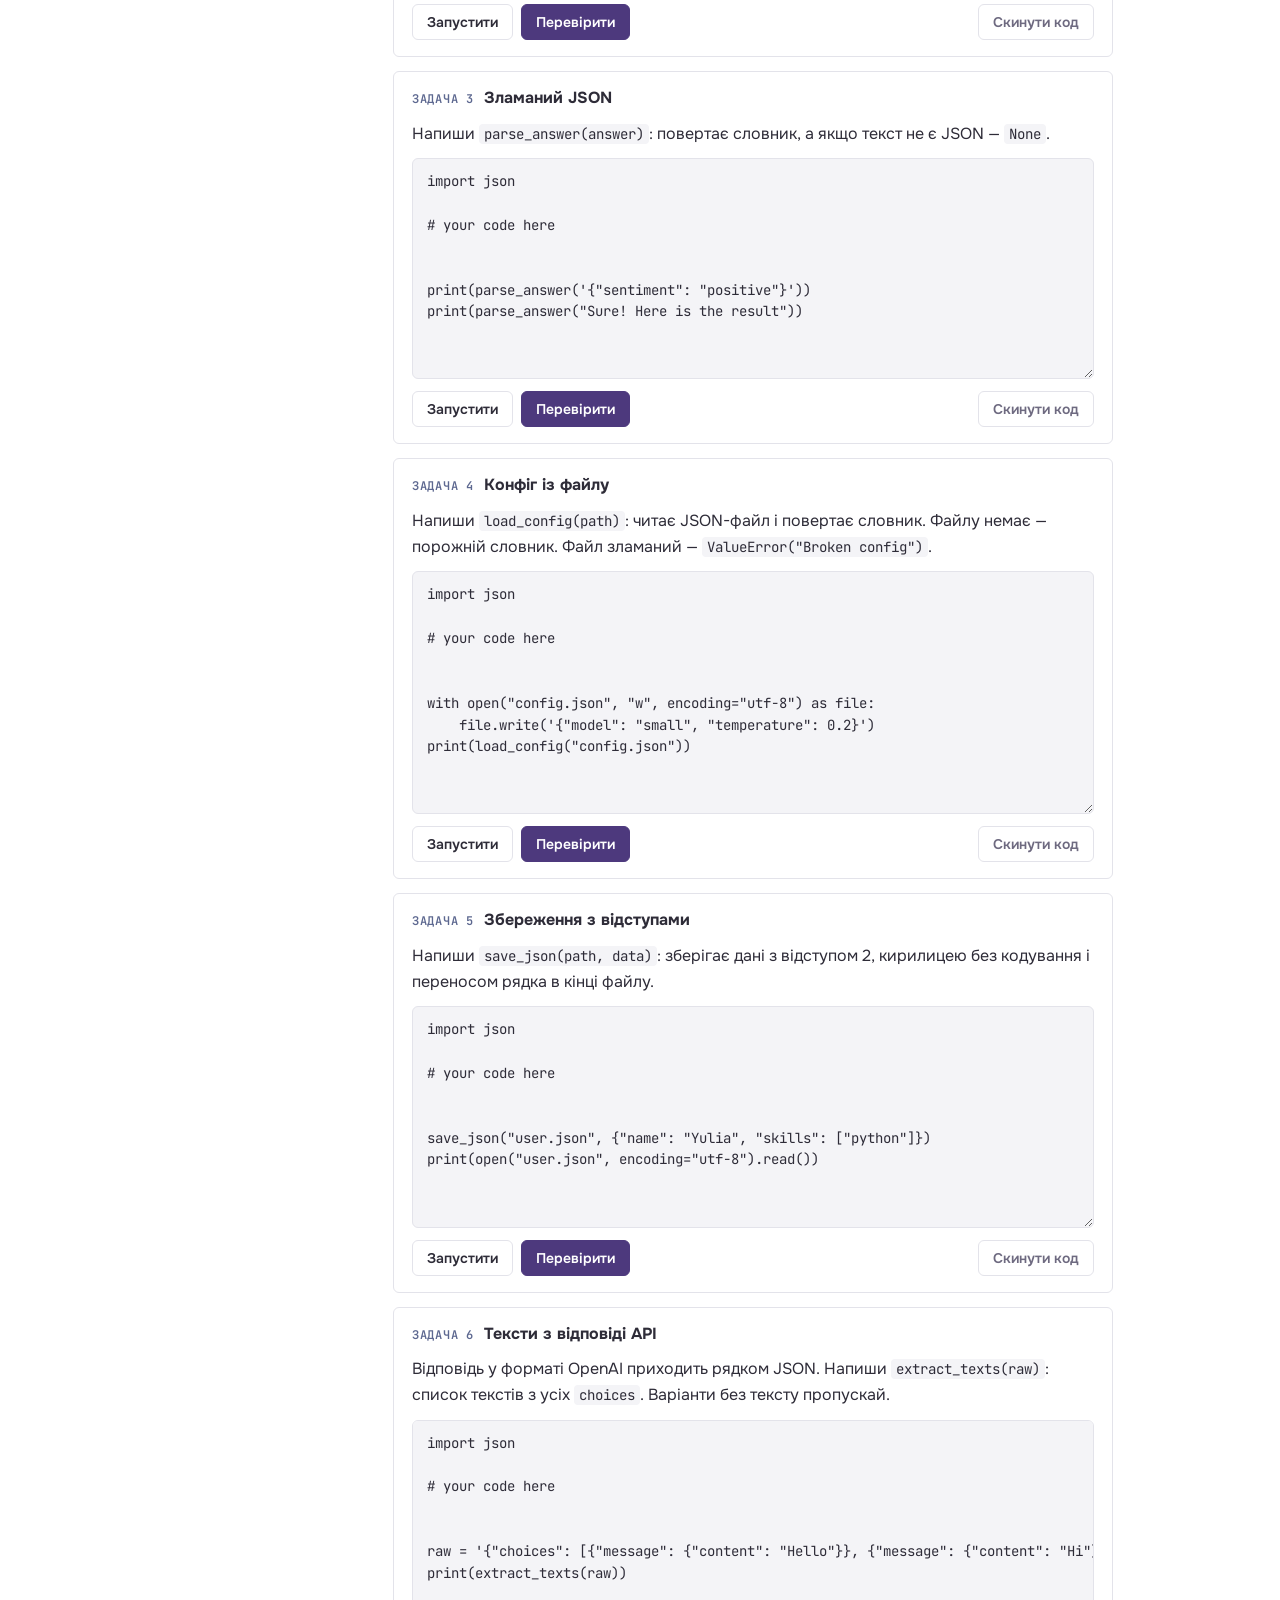
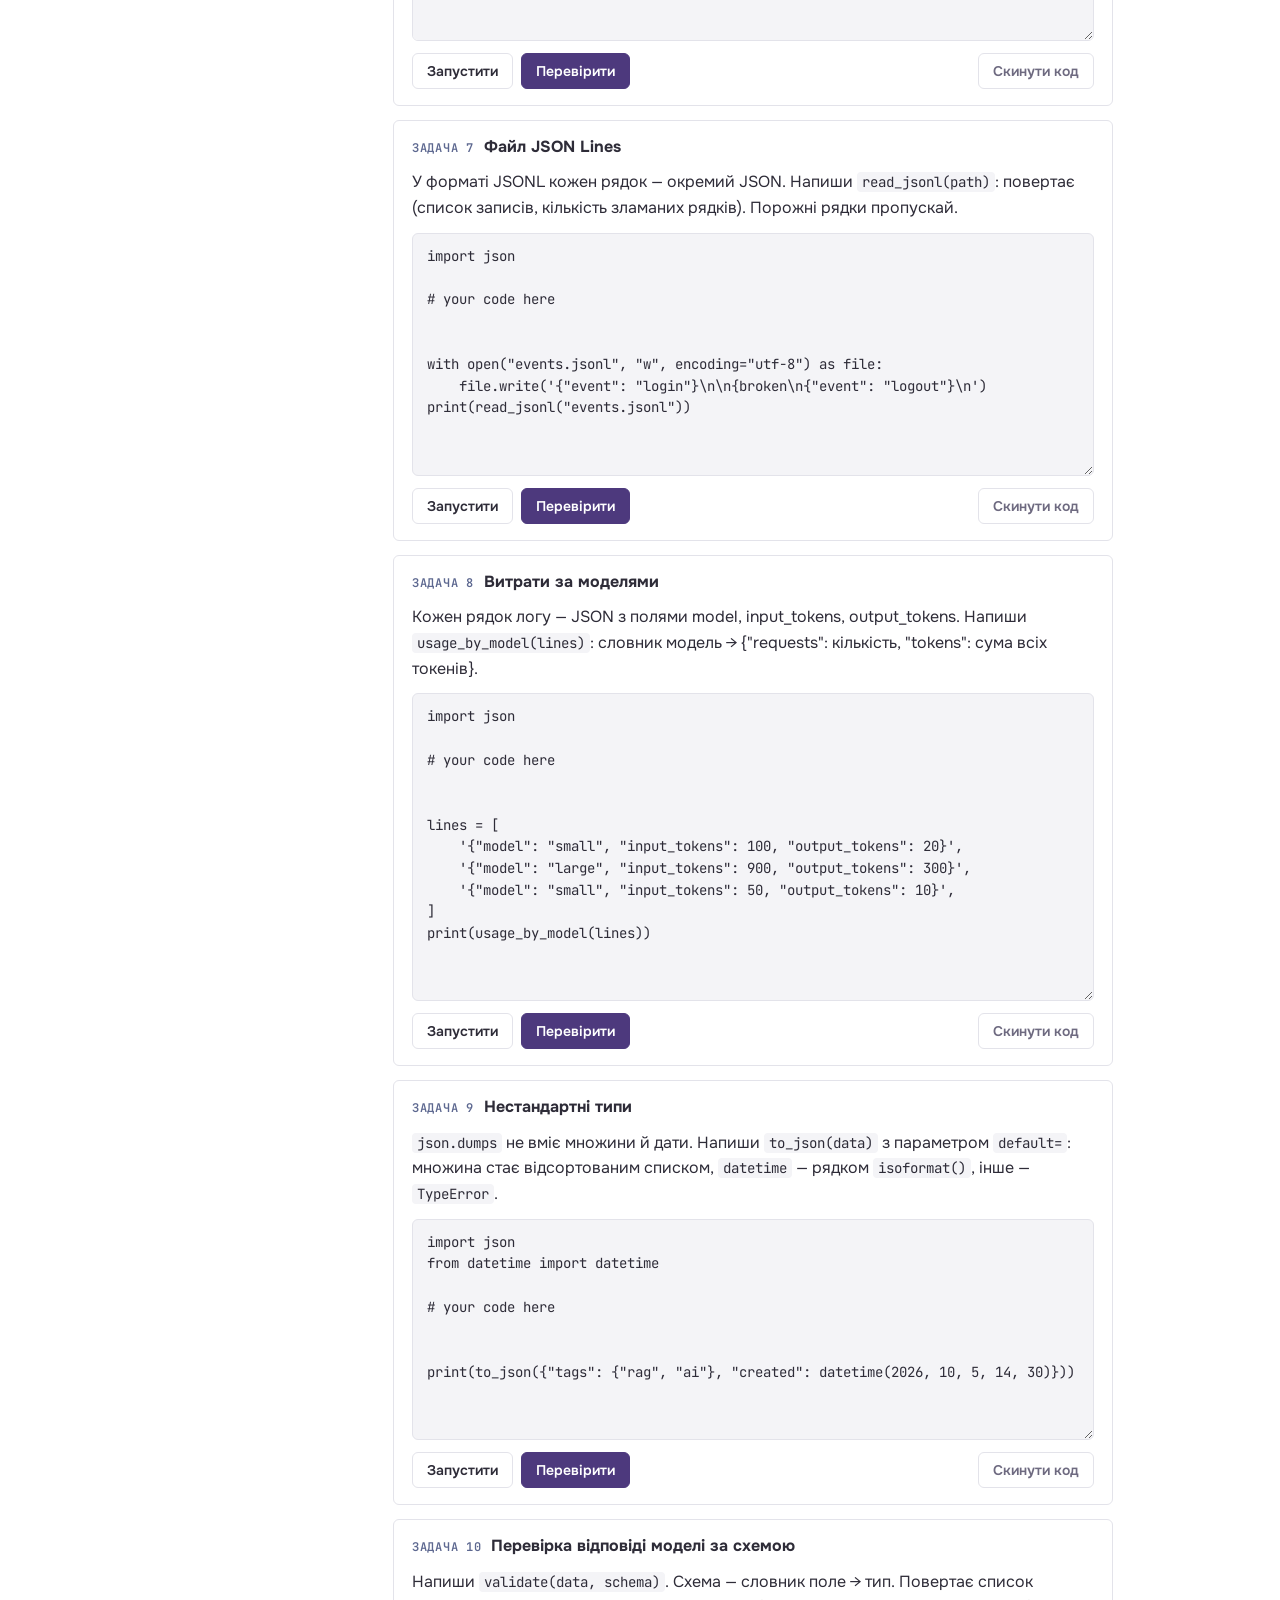
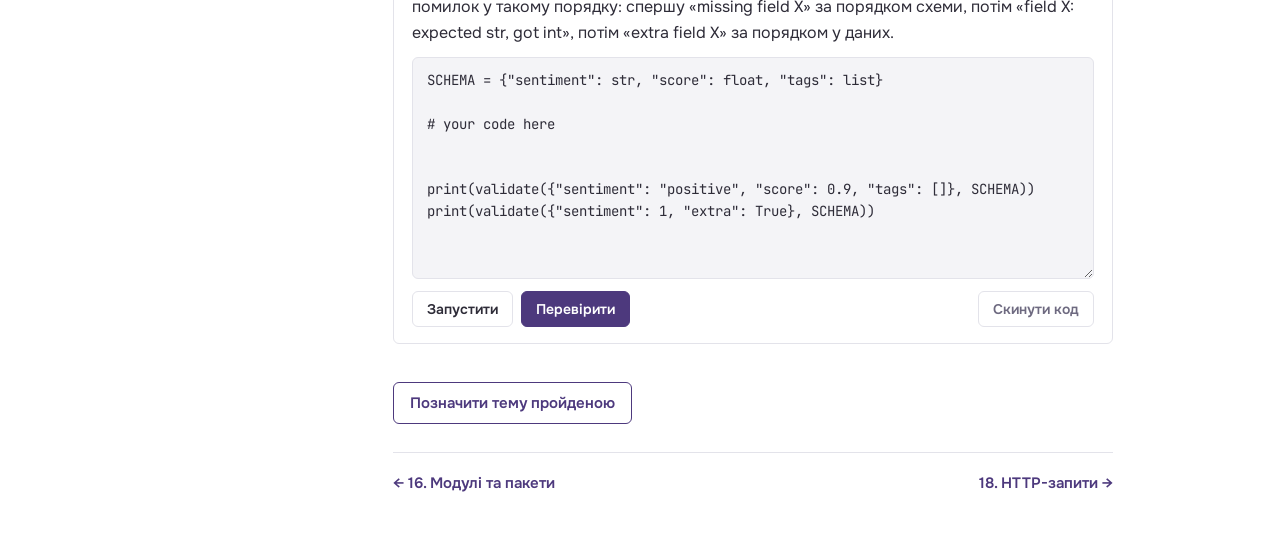
==== commit 8fbde7d1: "renamed some words" ====
--- a/part-2.html
+++ b/part-2.html
@@ -22,7 +22,7 @@
 
   <h2><span class="num">1</span>Як виглядає</h2>
   <pre>{
-  "name": "Юля",
+  "name": "Yulia",
   "age": 28,
   "skills": ["python", "sql"],
   "is_active": true,
@@ -45,7 +45,7 @@
   <h2><span class="num">3</span>json.loads: текст → Python</h2>
   <pre class="py">import json
 
-text = '{"name": "Юля", "skills": ["python", "sql"]}'
+text = '{"name": "Yulia", "skills": ["python", "sql"]}'
 
 data = json.loads(text)
 
@@ -57,18 +57,18 @@
   <h2><span class="num">4</span>json.dumps: Python → текст</h2>
   <pre class="py">import json
 
-user = {"name": "Юля", "age": 28, "is_active": True}
+user = {"name": "Zoë", "age": 28, "is_active": True}
 
 print(json.dumps(user))
 print(json.dumps(user, ensure_ascii=False, indent=2))</pre>
-  <div class="out">{"name": "Юля", "age": 28, "is_active": true}
+  <div class="out">{"name": "Zoë", "age": 28, "is_active": true}
 {
-  "name": "Юля",
+  "name": "Zoë",
   "age": 28,
   "is_active": true
 }</div>
   <ul>
-    <li><code>ensure_ascii=False</code> — лишити кирилицю читабельною.</li>
+    <li><code>ensure_ascii=False</code> — лишити не-ASCII символи (кирилицю, ë, emoji) читабельними, а не <code>ë</code>.</li>
     <li><code>indent=2</code> — красиві відступи.</li>
   </ul>
   <p>Як запам'ятати: <code>s</code> на кінці — це <b>s</b>tring. <code>loads</code> читає з рядка, <code>dumps</code> пише в рядок.</p>
@@ -90,30 +90,30 @@
   <h2><span class="num">6</span>Зламаний JSON</h2>
   <pre class="py">import json
 
-text = "{'name': 'Юля'}"
+text = "{'name': 'Yulia'}"
 
 try:
     data = json.loads(text)
 except json.JSONDecodeError as error:
-    print(f"Не JSON: {error}")</pre>
-  <div class="out">Не JSON: Expecting property name enclosed in double quotes: line 1 column 2 (char 1)</div>
+    print(f"Not JSON: {error}")</pre>
+  <div class="out">Not JSON: Expecting property name enclosed in double quotes: line 1 column 2 (char 1)</div>
   <p>Тут одинарні лапки, а JSON таких не приймає.</p>
 
   <h2><span class="num">7</span>Безпечний доступ до вкладених даних</h2>
   <p>В API-відповідях потрібне значення часто лежить глибоко, а деяких полів може не бути.</p>
   <pre class="py">response = {
     "choices": [
-        {"message": {"role": "assistant", "content": "Привіт!"}}
+        {"message": {"role": "assistant", "content": "Hello!"}}
     ],
     "usage": {"total_tokens": 12},
 }
 
 print(response["choices"][0]["message"]["content"])
 print(response.get("usage", {}).get("total_tokens", 0))
-print(response.get("error", {}).get("message", "помилок немає"))</pre>
-  <div class="out">Привіт!
+print(response.get("error", {}).get("message", "no errors"))</pre>
+  <div class="out">Hello!
 12
-помилок немає</div>
+no errors</div>
 
   <h2><span class="num">8</span>JSON у відповіді моделі</h2>
   <p>Модель часто просять відповісти JSON-ом. Вона повертає текст, і цей текст треба розібрати. Він може виявитися зламаним, тож <code>try</code> обов'язковий.</p>
@@ -126,7 +126,7 @@
         return None
 
 print(parse_answer('{"sentiment": "positive", "score": 0.9}'))
-print(parse_answer("Звісно! Ось результат: позитивний"))</pre>
+print(parse_answer("Sure! Here is the result: positive"))</pre>
   <div class="out">{'sentiment': 'positive', 'score': 0.9}
 None</div>
 
@@ -204,14 +204,14 @@
 
 response = requests.post(
     "https://httpbin.org/post",
-    json={"prompt": "Привіт", "max_tokens": 100},
+    json={"prompt": "Hello", "max_tokens": 100},
     timeout=10,
 )
 
 print(response.status_code)
 print(response.json()["json"])</pre>
   <div class="out">200
-{'max_tokens': 100, 'prompt': 'Привіт'}</div>
+{'max_tokens': 100, 'prompt': 'Hello'}</div>
   <p>Аргумент <code>json=</code> сам перетворює словник на JSON і ставить заголовок <code>Content-Type: application/json</code>.</p>
 
   <h2><span class="num">6</span>Headers і Bearer token</h2>
@@ -249,11 +249,11 @@
         response.raise_for_status()
         return response.json()
     except requests.exceptions.Timeout:
-        print("Сервер не відповів вчасно")
+        print("The server did not respond in time")
     except requests.exceptions.HTTPError as error:
-        print(f"Помилка HTTP: {error.response.status_code}")
+        print(f"HTTP error: {error.response.status_code}")
     except requests.exceptions.RequestException as error:
-        print(f"Проблема зі зʼєднанням: {error}")
+        print(f"Connection problem: {error}")
     return None
 
 data = fetch_json("https://api.github.com/users/python")
@@ -285,7 +285,7 @@
   <h2><span class="num">1</span>Перший пошук</h2>
   <pre class="py">import re
 
-text = "Замовлення №4521 оплачено"
+text = "Order #4521 is paid"
 
 match = re.search(r"\d+", text)
 
@@ -320,13 +320,13 @@
   <h2><span class="num">3</span>Функції модуля</h2>
   <pre class="py">import re
 
-text = "Ціни: 120 грн, 85 грн і 1500 грн"
+text = "Prices: 120 UAH, 85 UAH and 1500 UAH"
 
 print(re.findall(r"\d+", text))
 print(re.sub(r"\d+", "X", text))
-print(re.split(r",\s*|\s+і\s+", "python, sql і git"))</pre>
+print(re.split(r",\s*|\s+and\s+", "python, sql and git"))</pre>
   <div class="out">['120', '85', '1500']
-Ціни: X грн, X грн і X грн
+Prices: X UAH, X UAH and X UAH
 ['python', 'sql', 'git']</div>
   <div class="table-wrap"><table>
     <tr><th>Функція</th><th>Що робить</th></tr>
@@ -342,7 +342,7 @@
   <p>Дужки виділяють частину збігу, яку можна дістати окремо.</p>
   <pre class="py">import re
 
-text = "Дата: 2026-10-05"
+text = "Date: 2026-10-05"
 
 match = re.search(r"(\d{4})-(\d{2})-(\d{2})", text)
 
@@ -357,21 +357,21 @@
   <p>Якщо в шаблоні є групи, <code>findall</code> повертає саме їх:</p>
   <pre class="py">import re
 
-text = "name=Юля; city=Київ"
+text = "name=Yulia; city=Kyiv"
 
 print(re.findall(r"(\w+)=(\w+)", text))</pre>
-  <div class="out">[('name', 'Юля'), ('city', 'Київ')]</div>
+  <div class="out">[('name', 'Yulia'), ('city', 'Kyiv')]</div>
 
   <h2><span class="num">5</span>Жадібність</h2>
   <p><code>+</code> і <code>*</code> захоплюють якомога більше. Знак питання після них робить пошук «лінивим»: якомога менше.</p>
   <pre class="py">import re
 
-text = "&lt;b&gt;один&lt;/b&gt; і &lt;b&gt;два&lt;/b&gt;"
+text = "&lt;b&gt;one&lt;/b&gt; and &lt;b&gt;two&lt;/b&gt;"
 
 print(re.findall(r"&lt;b&gt;(.+)&lt;/b&gt;", text))
 print(re.findall(r"&lt;b&gt;(.+?)&lt;/b&gt;", text))</pre>
-  <div class="out">['один&lt;/b&gt; і &lt;b&gt;два']
-['один', 'два']</div>
+  <div class="out">['one&lt;/b&gt; and &lt;b&gt;two']
+['one', 'two']</div>
 
   <h2><span class="num">6</span>Перевірка формату</h2>
   <pre class="py">import re
@@ -396,9 +396,9 @@
   <pre class="py">import json
 import re
 
-answer = """Звісно! Ось результат:
+answer = """Sure! Here is the result:
 {"sentiment": "positive", "score": 0.9}
-Сподіваюся, це допоможе."""
+Hope this helps."""
 
 match = re.search(r"\{.*\}", answer, re.DOTALL)
 
@@ -409,7 +409,7 @@
   <p>Ще один типовий випадок — дістати номер варіанту чи оцінку з вільного тексту:</p>
   <pre class="py">import re
 
-answer = "Оцінка: 8/10. Текст добрий, але задовгий."
+answer = "Score: 8/10. The text is good but too long."
 
 match = re.search(r"(\d+)\s*/\s*10", answer)
 score = int(match.group(1)) if match else None
@@ -443,17 +443,17 @@
 
 action = shout
 
-print(action("привіт"))</pre>
-  <div class="out">ПРИВІТ!</div>
+print(action("hello"))</pre>
+  <div class="out">HELLO!</div>
   <p>Без дужок — це сама функція. З дужками — її виклик.</p>
   <p>Функція, яка приймає або повертає іншу функцію, називається функцією вищого порядку.</p>
   <pre class="py">def apply(func, value):
     return func(value)
 
 print(apply(len, "Python"))
-print(apply(shout, "ура"))</pre>
+print(apply(shout, "hooray"))</pre>
   <div class="out">6
-УРА!</div>
+HOORAY!</div>
 
   <h2><span class="num">2</span>lambda</h2>
   <p>Коротка функція без імені, в один вираз.</p>
@@ -466,18 +466,18 @@
   <h2><span class="num">3</span>sorted з key</h2>
   <p><code>key</code> — функція, яка каже, за чим сортувати.</p>
   <pre class="py">docs = [
-    {"title": "Звіт", "score": 0.72},
-    {"title": "Договір", "score": 0.91},
-    {"title": "Лист", "score": 0.55},
+    {"title": "Report", "score": 0.72},
+    {"title": "Contract", "score": 0.91},
+    {"title": "Letter", "score": 0.55},
 ]
 
 best = sorted(docs, key=lambda doc: doc["score"], reverse=True)
 
 for doc in best:
     print(doc["title"], doc["score"])</pre>
-  <div class="out">Договір 0.91
-Звіт 0.72
-Лист 0.55</div>
+  <div class="out">Contract 0.91
+Report 0.72
+Letter 0.55</div>
   <p>Так само працюють <code>min()</code> і <code>max()</code>: <code>max(docs, key=lambda doc: doc["score"])</code>.</p>
 
   <h2><span class="num">4</span>map і filter</h2>
@@ -519,18 +519,18 @@
     def wrapper(*args, **kwargs):
         start = time.perf_counter()
         result = func(*args, **kwargs)
-        print(f"{func.__name__}: {time.perf_counter() - start:.2f} с")
+        print(f"{func.__name__}: {time.perf_counter() - start:.2f} s")
         return result
     return wrapper
 
 @timer
 def slow_task():
     time.sleep(0.5)
-    return "готово"
+    return "done"
 
 print(slow_task())</pre>
-  <div class="out">slow_task: 0.50 с
-готово</div>
+  <div class="out">slow_task: 0.50 s
+done</div>
   <ul>
     <li><code>@timer</code> над функцією — те саме, що <code>slow_task = timer(slow_task)</code>.</li>
     <li><code>*args, **kwargs</code> пропускають будь-які аргументи до справжньої функції.</li>
@@ -553,7 +553,7 @@
                     if attempt == attempts:
                         raise
                     wait = delay * 2 ** (attempt - 1)
-                    print(f"Спроба {attempt} не вдалася: {error}. Чекаю {wait} с")
+                    print(f"Attempt {attempt} failed: {error}. Waiting {wait} s")
                     time.sleep(wait)
         return wrapper
     return decorator
@@ -569,14 +569,14 @@
 
 @functools.lru_cache(maxsize=1000)
 def get_embedding(text):
-    print(f"Рахую для: {text}")
+    print(f"Computing for: {text}")
     return len(text)
 
-get_embedding("привіт")
-get_embedding("привіт")
-get_embedding("світ")</pre>
-  <div class="out">Рахую для: привіт
-Рахую для: світ</div>
+get_embedding("hello")
+get_embedding("hello")
+get_embedding("world")</pre>
+  <div class="out">Computing for: hello
+Computing for: world</div>
   <p>Другий виклик з тим самим аргументом узяв відповідь із кешу. Аргументи мають бути незмінними: рядки, числа, кортежі.</p>
 
   <h2><span class="num">9</span>rate limit</h2>
@@ -761,9 +761,9 @@
 git branch
 git switch main</pre>
   <ul>
-    <li><code>git switch -c назва</code> — створити гілку й перейти на неї.</li>
+    <li><code>git switch -c name</code> — створити гілку й перейти на неї.</li>
     <li><code>git branch</code> — список гілок.</li>
-    <li><code>git switch назва</code> — перейти на наявну.</li>
+    <li><code>git switch name</code> — перейти на наявну.</li>
   </ul>
   <p>Правило командної роботи: кожна задача — у своїй гілці. У <code>main</code> напряму не комітять.</p>
 
@@ -772,9 +772,9 @@
 git merge feature/add-tests</pre>
   <p>Якщо в обох гілках змінено ті самі рядки, Git зупиниться і позначить конфлікт просто у файлі:</p>
   <pre>&lt;&lt;&lt;&lt;&lt;&lt;&lt; HEAD
-print("версія з main")
+print("version from main")
 =======
-print("версія з гілки")
+print("version from the branch")
 &gt;&gt;&gt;&gt;&gt;&gt;&gt; feature/add-tests</pre>
   <p>Треба лишити правильний варіант, прибрати позначки, потім <code>git add</code> і <code>git commit</code>.</p>
 
@@ -788,14 +788,14 @@
   <ul>
     <li><code>git push</code> — відправити свої commit на GitHub.</li>
     <li><code>git pull</code> — забрати чужі зміни з GitHub.</li>
-    <li><code>git clone адреса</code> — скачати чужий репозиторій разом з історією.</li>
+    <li><code>git clone address</code> — скачати чужий репозиторій разом з історією.</li>
   </ul>
 
   <h2><span class="num">9</span>Pull request</h2>
   <ol>
-    <li><code>git switch -c feature/назва</code></li>
+    <li><code>git switch -c feature/name</code></li>
     <li>Зробити зміни, <code>git add</code>, <code>git commit</code>.</li>
-    <li><code>git push -u origin feature/назва</code></li>
+    <li><code>git push -u origin feature/name</code></li>
     <li>На GitHub натиснути «Compare &amp; pull request», описати, що зроблено.</li>
     <li>Колега дивиться код, лишає коментарі.</li>
     <li>Після схвалення — «Merge».</li>
@@ -815,7 +815,7 @@
     <tr><td>Відкинути незбережені зміни у файлі</td><td><code>git restore file.py</code></td></tr>
     <tr><td>Прибрати файл з <code>add</code></td><td><code>git restore --staged file.py</code></td></tr>
     <tr><td>Виправити опис останнього commit</td><td><code>git commit --amend -m "..."</code></td></tr>
-    <tr><td>Скасувати commit новим commit</td><td><code>git revert хеш</code></td></tr>
+    <tr><td>Скасувати commit новим commit</td><td><code>git revert hash</code></td></tr>
   </table></div>
   <p><code>git restore file.py</code> стирає зміни назавжди. Перед ним перевір <code>git diff</code>.</p>
 
@@ -848,15 +848,15 @@
   </ul>
 
   <h2><span class="num">2</span>assert</h2>
-  <p><code>assert умова, "повідомлення"</code> нічого не робить, якщо умова правдива, і кидає <code>AssertionError</code>, якщо хибна.</p>
+  <p><code>assert condition, "message"</code> нічого не робить, якщо умова правдива, і кидає <code>AssertionError</code>, якщо хибна.</p>
   <pre class="py">def add_tax(price, rate=0.2):
     return round(price * (1 + rate), 2)
 
 
 assert add_tax(100) == 120.0
-assert add_tax(100, rate=0) == 100, "Без податку ціна не змінюється"
-print("Усе гаразд")</pre>
-  <div class="out">Усе гаразд</div>
+assert add_tax(100, rate=0) == 100, "Without tax the price stays the same"
+print("All good")</pre>
+  <div class="out">All good</div>
 
   <h2><span class="num">3</span>pytest</h2>
   <p>Найпопулярніша бібліотека для тестів. Тести лежать у файлах <code>test_*.py</code>, а кожен тест — це функція, назва якої починається з <code>test_</code>.</p>
@@ -882,9 +882,9 @@
     with pytest.raises(ValueError):
         add_tax(-1)</pre>
   <pre>pip install pytest
-pytest            # усі тести в папці
-pytest -v         # з назвою кожного тесту
-pytest -k zero    # лише тести, у назві яких є zero</pre>
+pytest            # all tests in the folder
+pytest -v         # with each test's name
+pytest -k zero    # only tests whose name contains zero</pre>
   <div class="out">test_prices.py::test_default_rate PASSED
 test_prices.py::test_zero_rate PASSED
 test_prices.py::test_negative_price PASSED</div>
@@ -924,7 +924,7 @@
 )
 logger = logging.getLogger(__name__)
 
-logger.debug("Не покажеться: рівень нижчий за INFO")
+logger.debug("Not shown: level is below INFO")
 logger.info("Service started")
 logger.warning("Response took %.1f s", 4.2)
 logger.error("Model returned empty answer")</pre>
@@ -953,7 +953,7 @@
   <h2>Коротка шпаргалка</h2>
   <div class="table-wrap"><table>
     <tr><th>Що</th><th>Як</th></tr>
-    <tr><td>перевірка</td><td><code>assert x == 5, "текст"</code></td></tr>
+    <tr><td>перевірка</td><td><code>assert x == 5, "text"</code></td></tr>
     <tr><td>файл тестів</td><td><code>test_*.py</code>, функції <code>test_*</code></td></tr>
     <tr><td>запуск</td><td><code>pytest -v</code></td></tr>
     <tr><td>очікувана помилка</td><td><code>with pytest.raises(ValueError):</code></td></tr>
--- a/styles.css
+++ b/styles.css
@@ -1,26 +1,26 @@
 /* Layout: fixed column of topics on the left acts as the page switcher, one lesson at a time on the right. */
 :root {
-  /* Палітра «Balanced Holographic UI»: #020731 #041258 #653CA1 #AC91F1 #F1EBFE */
-  --bg: #fafafb;
+  /* Пастельна палітра: приглушений бузковий акцент на нейтральному тлі */
+  --bg: #fff;
   --surface: #ffffff;
-  --fg: #020731;
-  --muted: #4d4a78;
+  --fg: #2e2c38;
+  --muted: #6e6a80;
   --line: #e3e3ea;
-  --accent: #653ca1;
-  --accent-soft: #f0ebfa;
-  --sun: #041258;
-  --sun-soft: #e3e6fb;
+  --accent: #4d397d;
+  --accent-soft: #eeebf5;
+  --sun: #5d6890;
+  --sun-soft: #eceef5;
   --code-bg: #f4f4f7;
-  --err: #b3372f;
-  --ok: #1f7a4d;
-  --ok-soft: #e1f3e9;
-  --err-soft: #fbe6e3;
-  --tok-kw: #653ca1;
-  --tok-str: #1f7a4d;
-  --tok-num: #b0561a;
-  --tok-fn: #1f3fae;
-  --tok-com: #7a7698;
-  --scroll: #d6cbf4;
+  --err: #9b4e45;
+  --ok: #3f7558;
+  --ok-soft: #e8f1ec;
+  --err-soft: #f6eae7;
+  --tok-kw: #4d397d;
+  --tok-str: #4c8466;
+  --tok-num: #a8744c;
+  --tok-fn: #5a6a9c;
+  --tok-com: #8f8c9c;
+  --scroll: #d7d3e2;
   --topbar-h: 60px;
   --font-display: "Unbounded", "Segoe UI", system-ui, sans-serif;
   --font-body: "Onest", "Segoe UI", system-ui, sans-serif;
@@ -28,18 +28,18 @@
 }
 @media (prefers-color-scheme: dark) {
   :root:not([data-theme="light"]) {
-    --bg: #020731; --surface: #08114a; --fg: #f1ebfe; --muted: #a9a2d6; --line: #1f2a6e;
-    --accent: #ac91f1; --accent-soft: #1d1a5c; --sun: #9fb4ff; --sun-soft: #0d1a5e;
-    --code-bg: #010420; --err: #f08a80; --ok: #86d3a5; --ok-soft: #0f2f35; --err-soft: #3a1830;
-    --tok-kw: #c4b0fa; --tok-str: #86d3a5; --tok-num: #f0a36b; --tok-fn: #9fb4ff; --tok-com: #6f6e9e; --scroll: #2c3680;
+    --bg: #18181d; --surface: #202027; --fg: #d7d5df; --muted: #96939f; --line: #2f2e39;
+    --accent: #a89cc6; --accent-soft: #2a2733; --sun: #9ca4bd; --sun-soft: #252632;
+    --code-bg: #131317; --err: #cf9a92; --ok: #92b9a1; --ok-soft: #1b2b24; --err-soft: #37222a;
+    --tok-kw: #b2a8cc; --tok-str: #98b9a4; --tok-num: #c8a78b; --tok-fn: #a3abc4; --tok-com: #6e6c7a; --scroll: #3a3946;
     color-scheme: dark;
   }
 }
 :root[data-theme="dark"] {
-  --bg: #020731; --surface: #08114a; --fg: #f1ebfe; --muted: #a9a2d6; --line: #1f2a6e;
-  --accent: #ac91f1; --accent-soft: #1d1a5c; --sun: #9fb4ff; --sun-soft: #0d1a5e;
-  --code-bg: #010420; --err: #f08a80; --ok: #86d3a5; --ok-soft: #0f2f35; --err-soft: #3a1830;
-  --tok-kw: #c4b0fa; --tok-str: #86d3a5; --tok-num: #f0a36b; --tok-fn: #9fb4ff; --tok-com: #6f6e9e; --scroll: #2c3680;
+  --bg: #18181d; --surface: #202027; --fg: #d7d5df; --muted: #96939f; --line: #2f2e39;
+  --accent: #a89cc6; --accent-soft: #2a2733; --sun: #9ca4bd; --sun-soft: #252632;
+  --code-bg: #131317; --err: #cf9a92; --ok: #92b9a1; --ok-soft: #1b2b24; --err-soft: #37222a;
+  --tok-kw: #b2a8cc; --tok-str: #98b9a4; --tok-num: #c8a78b; --tok-fn: #a3abc4; --tok-com: #6e6c7a; --scroll: #3a3946;
   color-scheme: dark;
 }
 
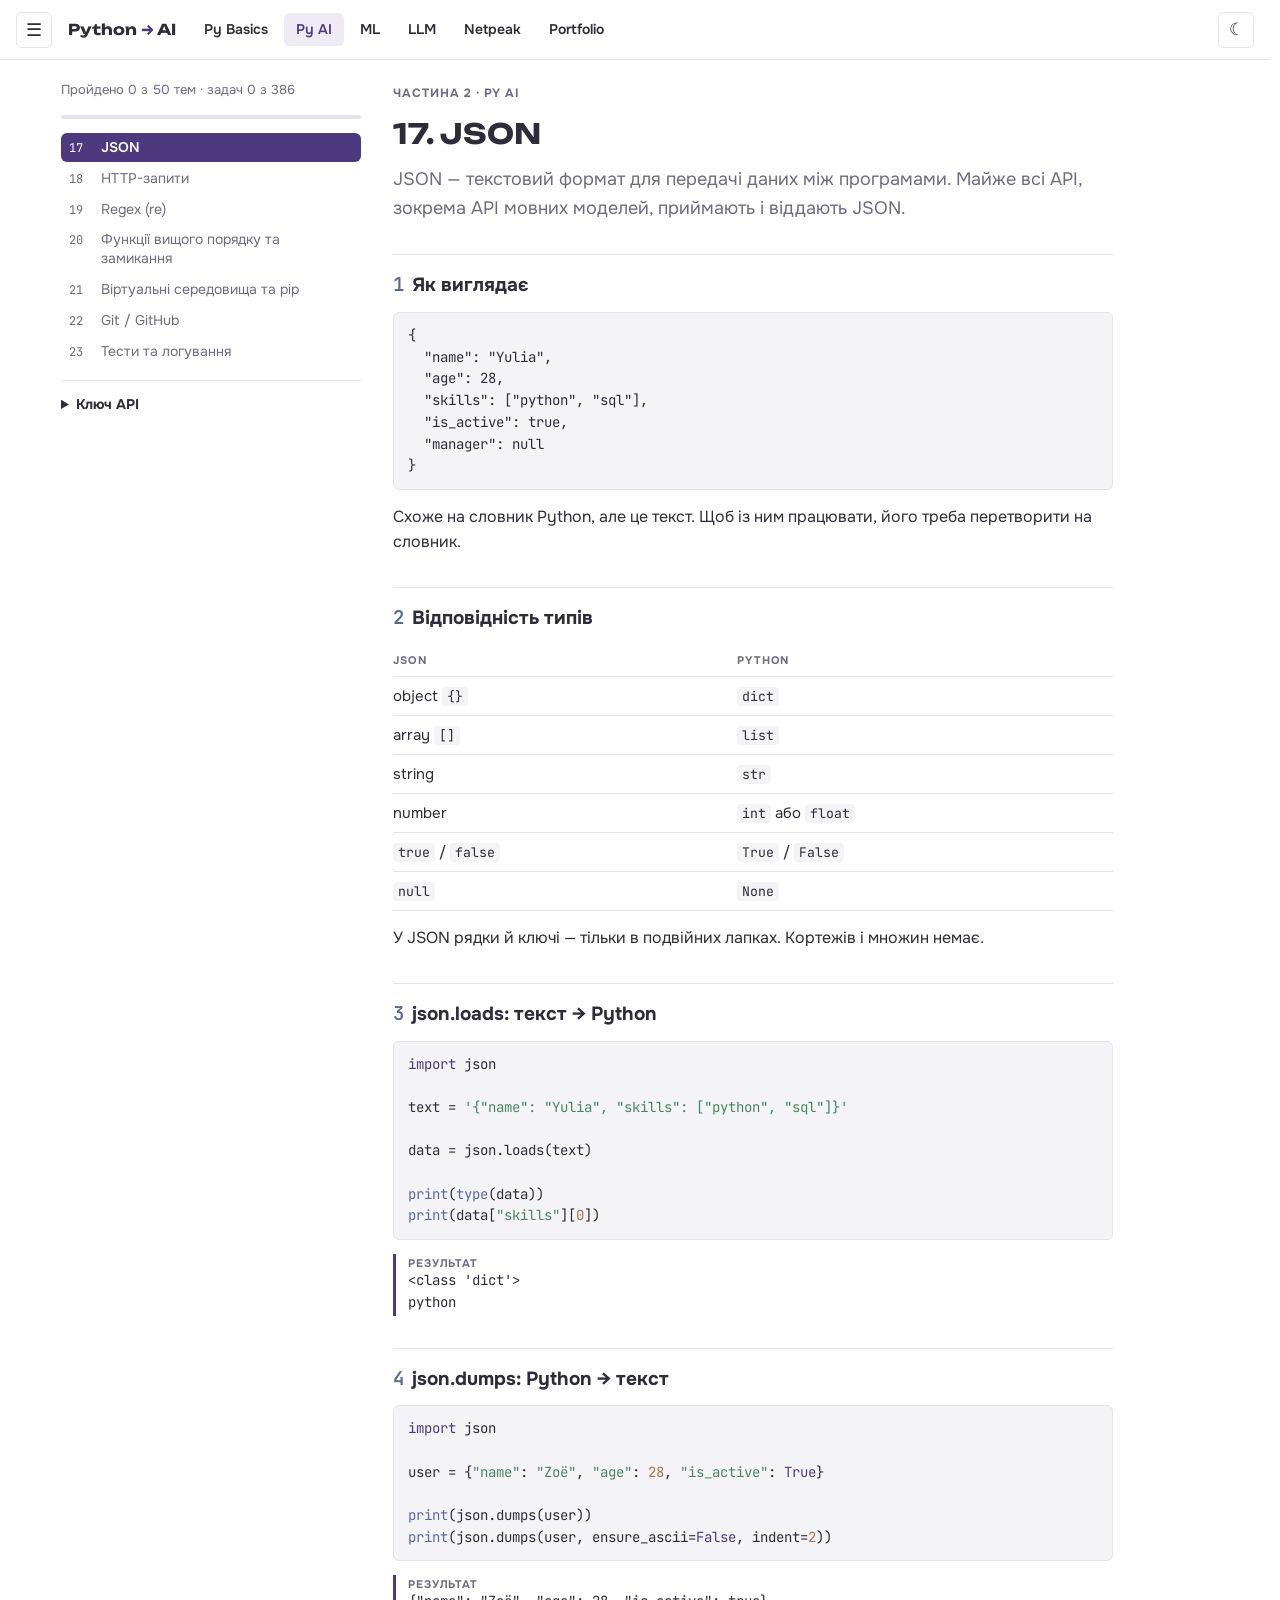
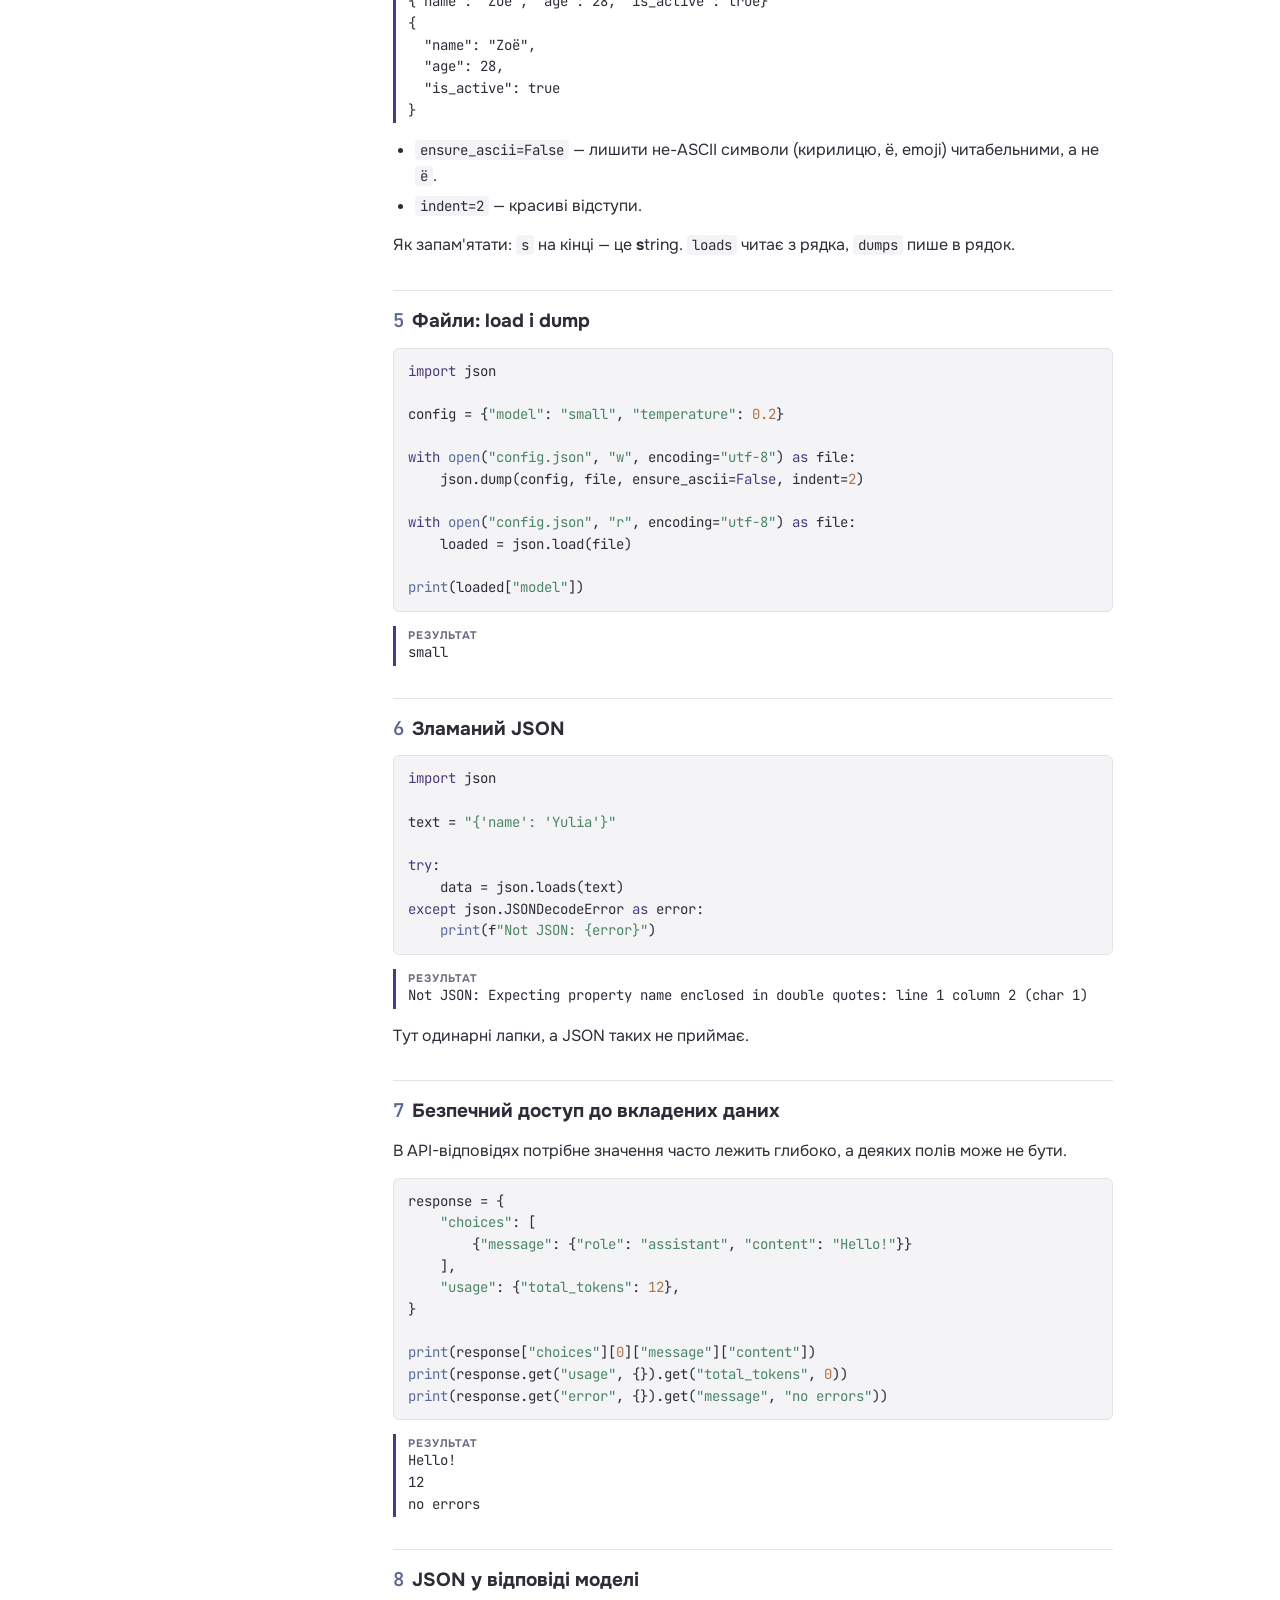
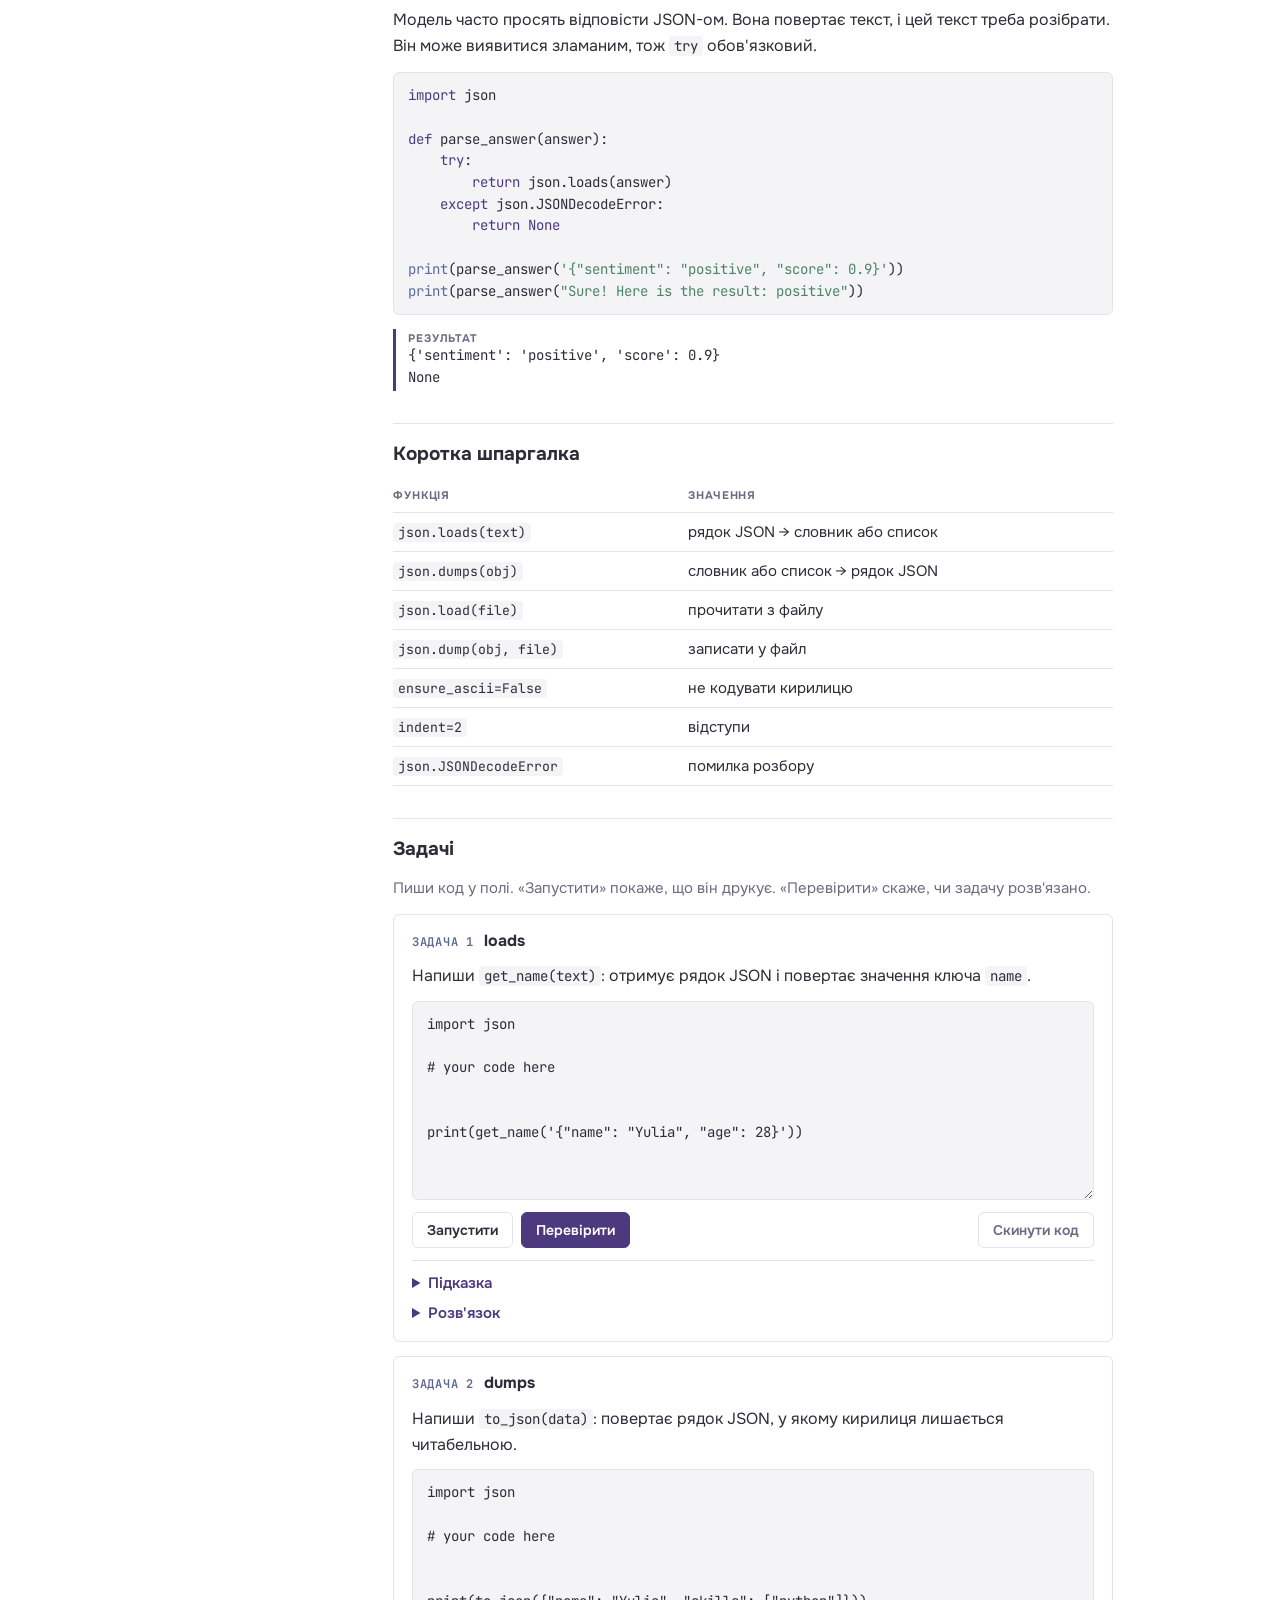
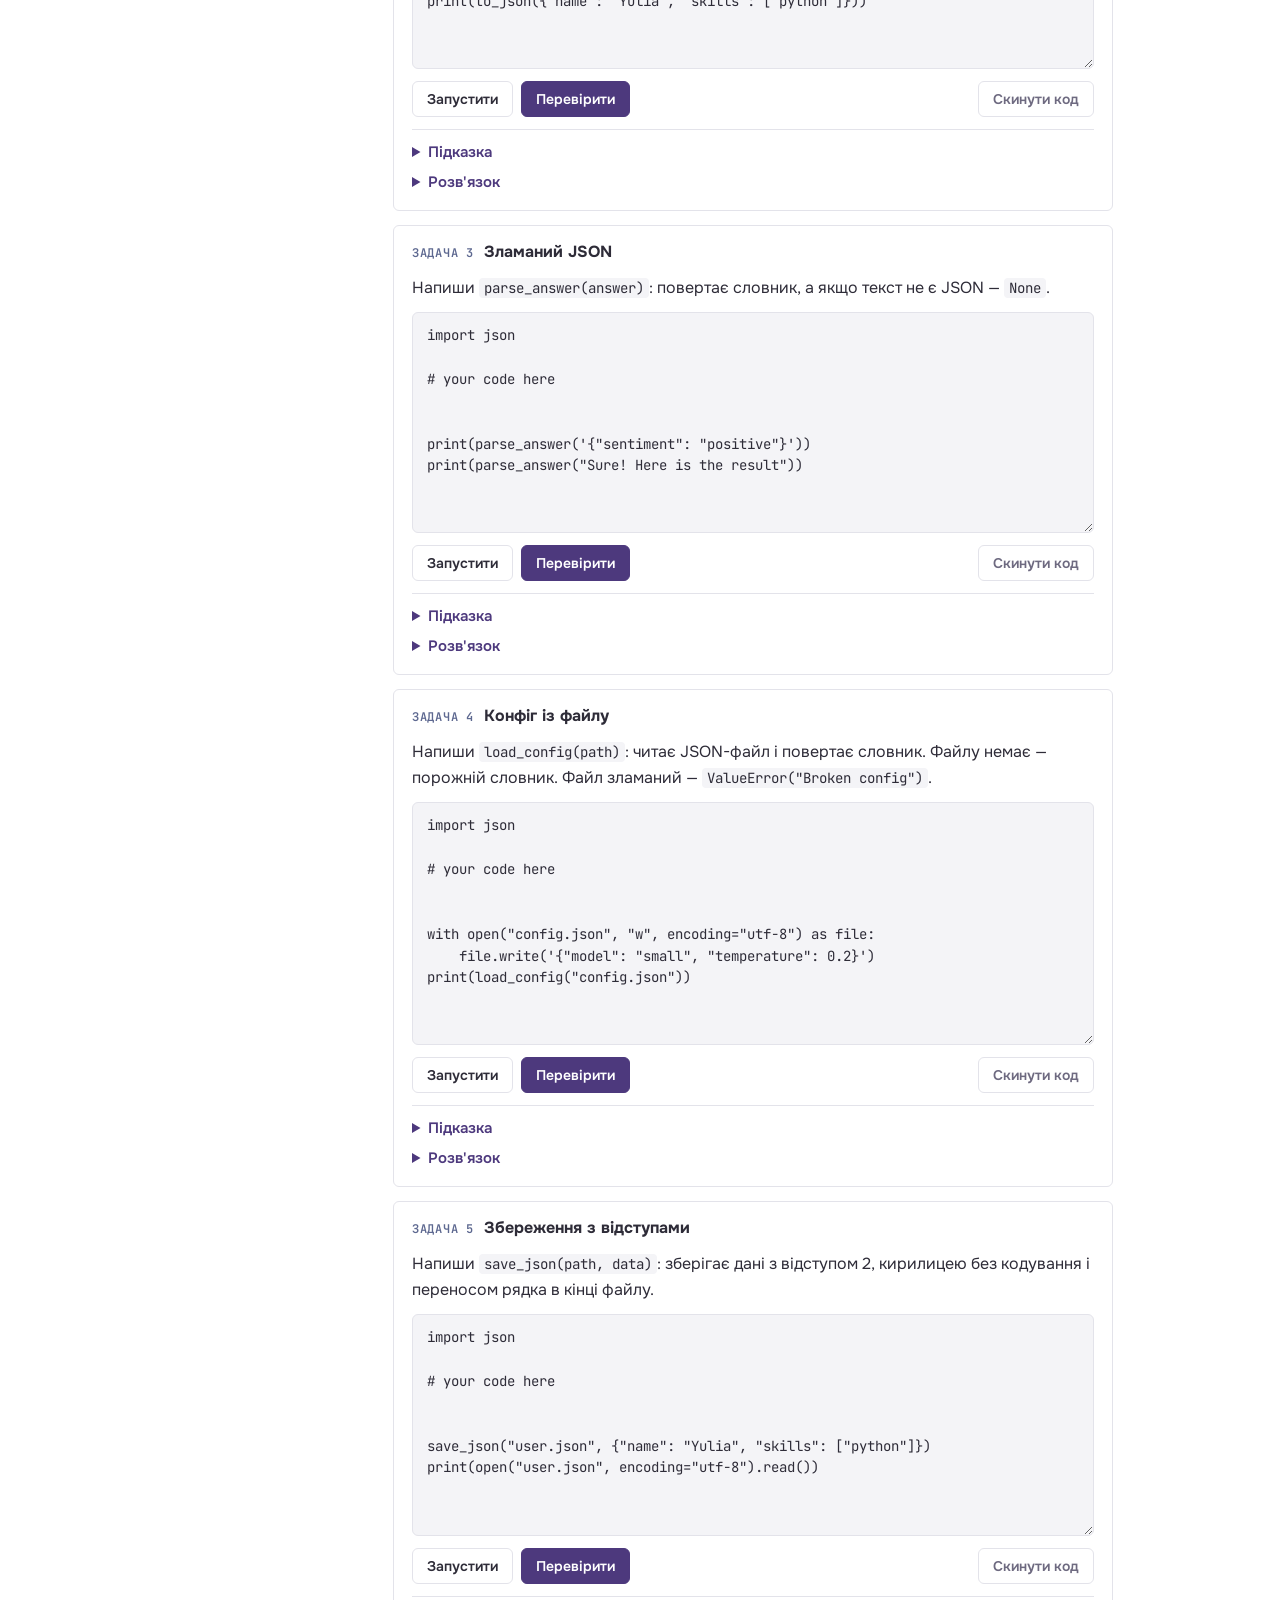
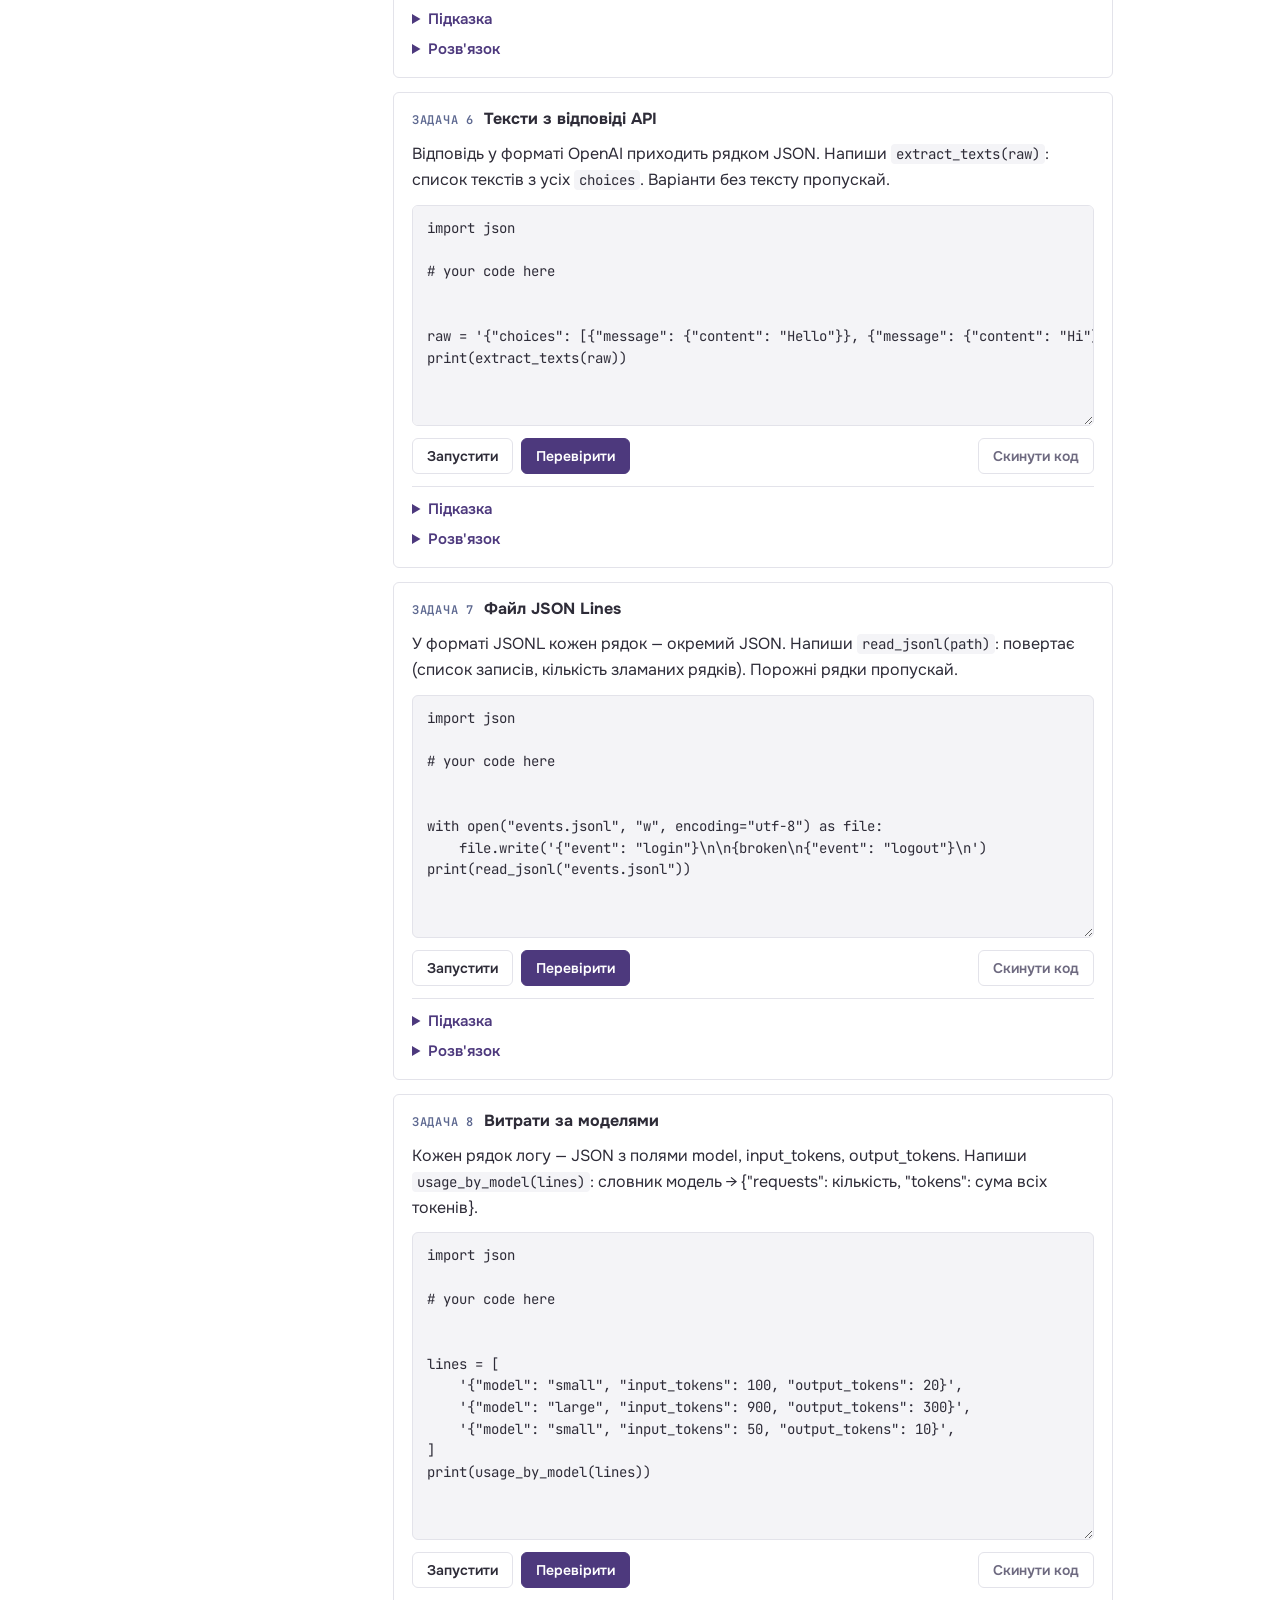
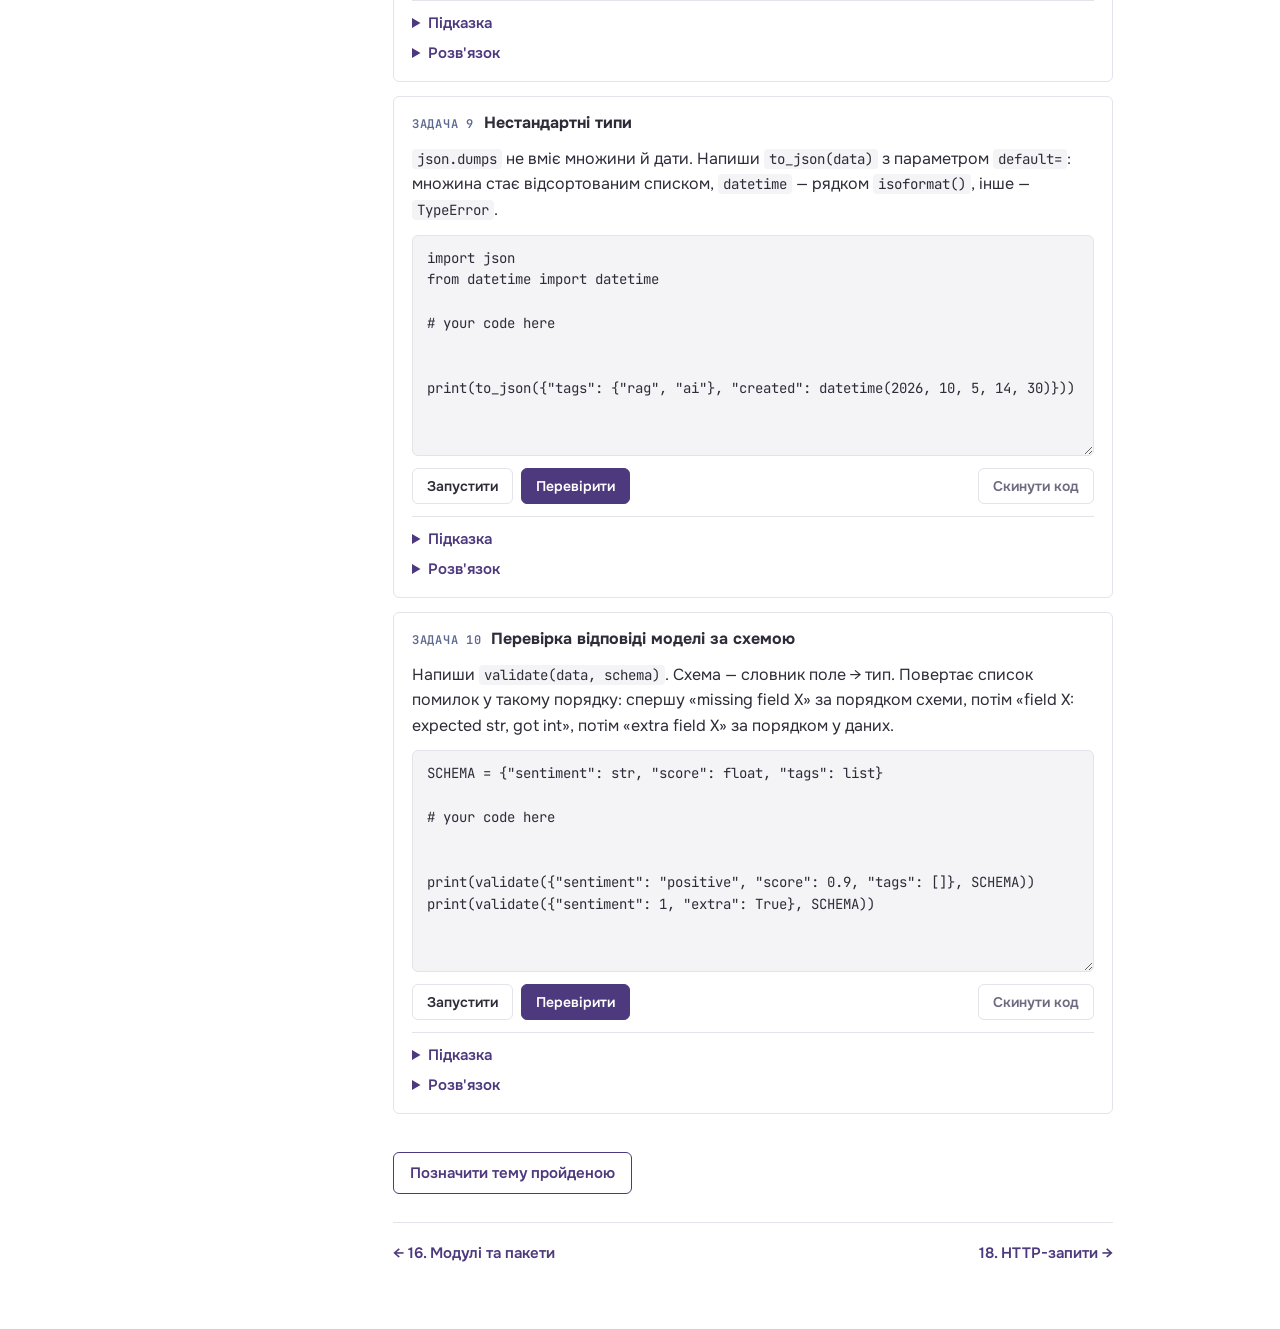
==== commit 8c660337: "hint is added and some tasks were changed" ====
--- a/part-2.html
+++ b/part-2.html
@@ -973,6 +973,7 @@
 <script src="tasks-p3.js"></script>
 <script src="tasks-p4.js"></script>
 <script src="tasks-p5.js"></script>
+<script src="solutions.js"></script>
 <script src="app.js"></script>
 </body>
 </html>
--- a/styles.css
+++ b/styles.css
@@ -272,6 +272,15 @@
 .verdict.ok { color: var(--ok); background: var(--ok-soft); }
 .verdict.fail { color: var(--err); background: var(--err-soft); font-weight: 500; }
 .verdict.wait { color: var(--muted); background: var(--code-bg); font-weight: 500; }
+/* ---------- підказка й розв'язок ---------- */
+.task-help { display: flex; flex-direction: column; gap: 6px; border-top: 1px solid var(--line); padding-top: 10px; }
+.help-block summary { cursor: pointer; font-weight: 600; font-size: 15px; color: var(--accent); width: fit-content; }
+.help-block summary:focus-visible { outline: 2px solid var(--accent); outline-offset: 2px; border-radius: 4px; }
+.help-block[open] { display: flex; flex-direction: column; gap: 10px; padding-bottom: 6px; }
+.help-block p { margin: 0; }
+.help-block pre { margin: 0; }
+.help-block .btn { align-self: flex-start; margin-left: 0; }
+.help-note { font-size: 14px; color: var(--muted); }
 .task-llm { font-size: 14px; color: var(--sun); }
 
 /* ---------- запитання з варіантами ---------- */
